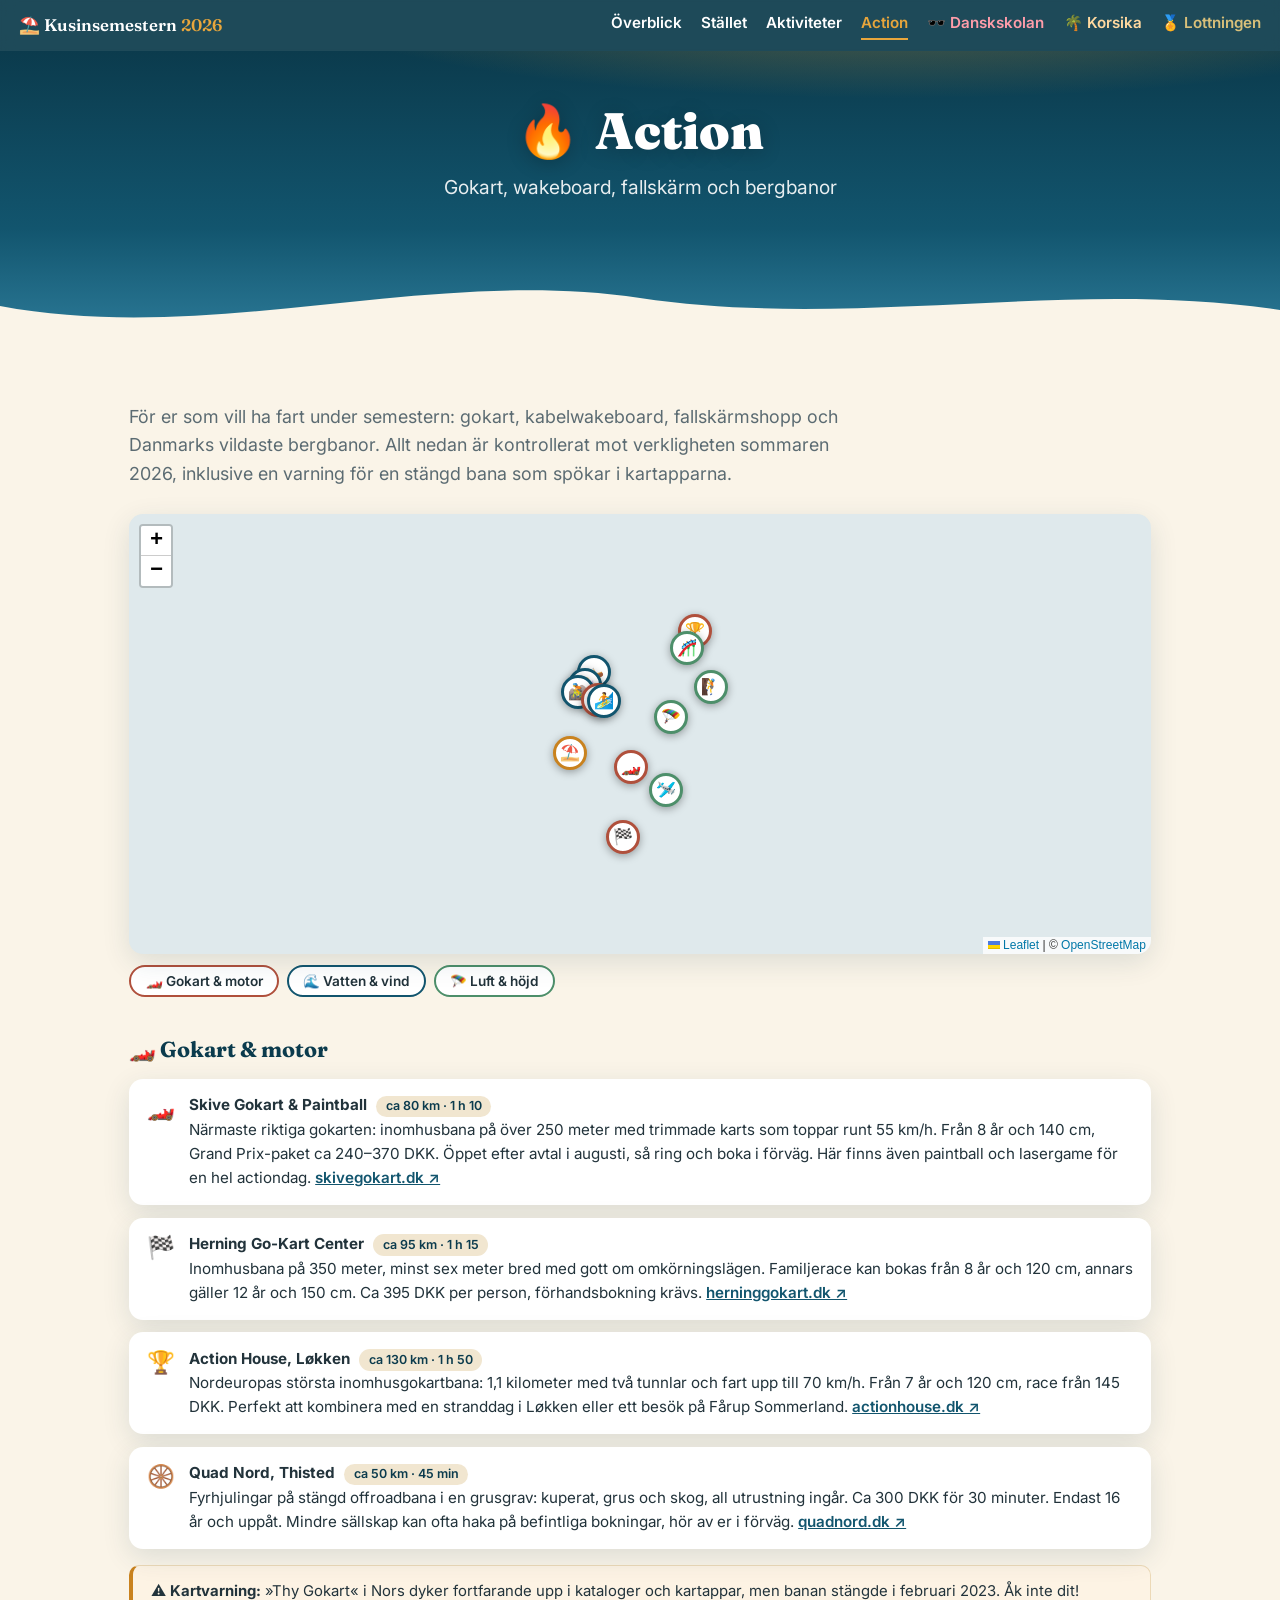
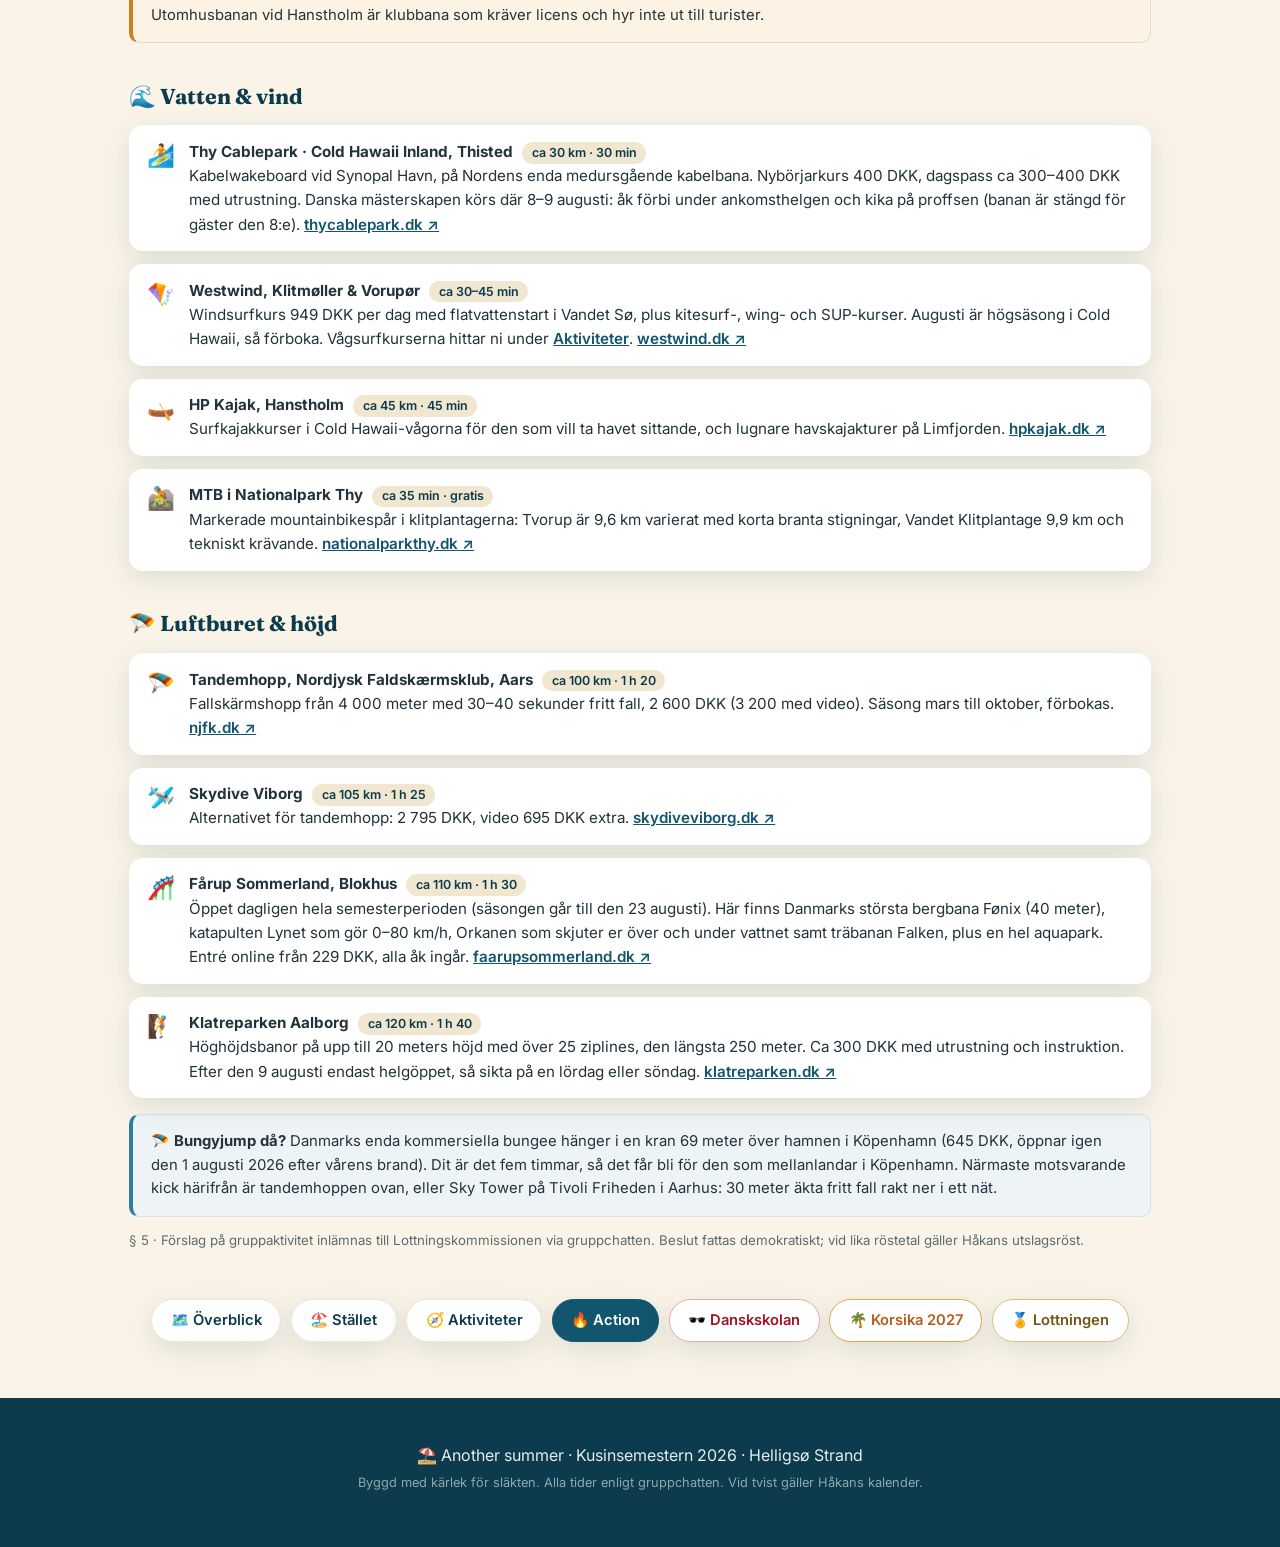
==== action.html @ dde38300 "Merge pull request #1 from Snillsparv/claude/hannes-image-danish-slang-iwesl1 Hannes bland surfarna," ====
<!DOCTYPE html>
<html lang="sv">
<head>
  <meta charset="UTF-8">
  <meta name="viewport" content="width=device-width, initial-scale=1.0">
  <title>Action · Kusinsemestern 2026</title>
  <meta name="description" content="Actionaktiviteter nära Helligsø Strand: gokart, kabelwakeboard, fallskärmshopp och Fårup Sommerland – med interaktiv karta.">
  <link rel="icon" href="data:image/svg+xml,<svg xmlns=%22http://www.w3.org/2000/svg%22 viewBox=%220 0 100 100%22><text y=%22.9em%22 font-size=%2290%22>⛱️</text></svg>">
  <link rel="preconnect" href="https://fonts.googleapis.com">
  <link rel="preconnect" href="https://fonts.gstatic.com" crossorigin>
  <link href="https://fonts.googleapis.com/css2?family=Fraunces:opsz,wght@9..144,400;9..144,600;9..144,700;9..144,900&family=Inter:wght@400;500;600;700&display=swap" rel="stylesheet">
  <link rel="stylesheet" href="vendor/leaflet/leaflet.css">
  <link rel="stylesheet" href="style.css">
</head>
<body>

  <nav class="topnav">
    <a class="brand" href="index.html">⛱️ Kusinsemestern <span>2026</span></a>
    <div class="navlinks">
      <a href="index.html">Överblick</a>
      <a href="stallet.html">Stället</a>
      <a href="aktiviteter.html">Aktiviteter</a>
      <a href="action.html" aria-current="page">Action</a>
      <a href="danskskolan.html" class="nav-dansk">🕶️ Danskskolan</a>
      <a href="korsika.html" class="nav-korsika">🌴 Korsika</a>
      <a href="lottningen.html" class="nav-ceremony">🏅 Lottningen</a>
    </div>
  </nav>

  <header class="page-header">
    <h1><span class="ph-emoji">🔥</span> Action</h1>
    <p class="ph-sub">Gokart, wakeboard, fallskärm och bergbanor</p>
    <svg class="wave" viewBox="0 0 1440 90" preserveAspectRatio="none" aria-hidden="true">
      <path d="M0,48 C240,88 480,8 720,40 C960,72 1200,20 1440,52 L1440,90 L0,90 Z" fill="var(--paper)"></path>
    </svg>
  </header>

  <main>

    <section class="section">
      <p class="lead">För er som vill ha fart under semestern: gokart, kabelwakeboard, fallskärmshopp
        och Danmarks vildaste bergbanor. Allt nedan är kontrollerat mot verkligheten sommaren 2026,
        inklusive en varning för en stängd bana som spökar i kartapparna.</p>

      <div class="map-wrap">
        <div id="action-map" class="action-map" role="region" aria-label="Karta över actionaktiviteter" tabindex="0"></div>
        <div id="map-legend" class="map-legend" aria-label="Kartfilter"></div>
      </div>

      <h3 class="subheading">🏎️ Gokart &amp; motor</h3>
      <div class="action-list">
        <div class="arow"><span class="arow-emoji">🏎️</span>
          <div><strong>Skive Gokart &amp; Paintball</strong> <span class="dist">ca 80 km · 1 h 10</span><br>
          Närmaste riktiga gokarten: inomhusbana på över 250 meter med trimmade karts som toppar runt
          55 km/h. Från 8 år och 140 cm, Grand Prix-paket ca 240–370 DKK. Öppet efter avtal i augusti,
          så ring och boka i förväg. Här finns även paintball och lasergame för en hel actiondag.
          <a href="https://skivegokart.dk/" target="_blank" rel="noopener">skivegokart.dk ↗</a></div></div>
        <div class="arow"><span class="arow-emoji">🏁</span>
          <div><strong>Herning Go-Kart Center</strong> <span class="dist">ca 95 km · 1 h 15</span><br>
          Inomhusbana på 350 meter, minst sex meter bred med gott om omkörningslägen. Familjerace kan
          bokas från 8 år och 120 cm, annars gäller 12 år och 150 cm. Ca 395 DKK per person,
          förhandsbokning krävs.
          <a href="https://www.herninggokart.dk/" target="_blank" rel="noopener">herninggokart.dk ↗</a></div></div>
        <div class="arow"><span class="arow-emoji">🏆</span>
          <div><strong>Action House, Løkken</strong> <span class="dist">ca 130 km · 1 h 50</span><br>
          Nordeuropas största inomhusgokartbana: 1,1 kilometer med två tunnlar och fart upp till
          70 km/h. Från 7 år och 120 cm, race från 145 DKK. Perfekt att kombinera med en stranddag
          i Løkken eller ett besök på Fårup Sommerland.
          <a href="https://actionhouse.dk/" target="_blank" rel="noopener">actionhouse.dk ↗</a></div></div>
        <div class="arow"><span class="arow-emoji">🛞</span>
          <div><strong>Quad Nord, Thisted</strong> <span class="dist">ca 50 km · 45 min</span><br>
          Fyrhjulingar på stängd offroadbana i en grusgrav: kuperat, grus och skog, all utrustning
          ingår. Ca 300 DKK för 30 minuter. Endast 16 år och uppåt. Mindre sällskap kan ofta haka på
          befintliga bokningar, hör av er i förväg.
          <a href="https://quadnord.dk/" target="_blank" rel="noopener">quadnord.dk ↗</a></div></div>
      </div>
      <div class="warn-box">⚠️ <strong>Kartvarning:</strong> »Thy Gokart« i Nors dyker fortfarande upp
        i kataloger och kartappar, men banan stängde i februari 2023. Åk inte dit! Utomhusbanan vid
        Hanstholm är klubbana som kräver licens och hyr inte ut till turister.</div>

      <h3 class="subheading">🌊 Vatten &amp; vind</h3>
      <div class="action-list">
        <div class="arow"><span class="arow-emoji">🏄</span>
          <div><strong>Thy Cablepark · Cold Hawaii Inland, Thisted</strong> <span class="dist">ca 30 km · 30 min</span><br>
          Kabelwakeboard vid Synopal Havn, på Nordens enda medursgående kabelbana. Nybörjarkurs
          400 DKK, dagspass ca 300–400 DKK med utrustning. Danska mästerskapen körs där 8–9 augusti:
          åk förbi under ankomsthelgen och kika på proffsen (banan är stängd för gäster den 8:e).
          <a href="https://thycablepark.dk/" target="_blank" rel="noopener">thycablepark.dk ↗</a></div></div>
        <div class="arow"><span class="arow-emoji">🪁</span>
          <div><strong>Westwind, Klitmøller &amp; Vorupør</strong> <span class="dist">ca 30–45 min</span><br>
          Windsurfkurs 949 DKK per dag med flatvattenstart i Vandet Sø, plus kitesurf-, wing- och
          SUP-kurser. Augusti är högsäsong i Cold Hawaii, så förboka. Vågsurfkurserna hittar ni under
          <a href="aktiviteter.html">Aktiviteter</a>.
          <a href="https://westwind.dk/" target="_blank" rel="noopener">westwind.dk ↗</a></div></div>
        <div class="arow"><span class="arow-emoji">🛶</span>
          <div><strong>HP Kajak, Hanstholm</strong> <span class="dist">ca 45 km · 45 min</span><br>
          Surfkajakkurser i Cold Hawaii-vågorna för den som vill ta havet sittande, och lugnare
          havskajakturer på Limfjorden.
          <a href="http://hpkajak.dk/" target="_blank" rel="noopener">hpkajak.dk ↗</a></div></div>
        <div class="arow"><span class="arow-emoji">🚵</span>
          <div><strong>MTB i Nationalpark Thy</strong> <span class="dist">ca 35 min · gratis</span><br>
          Markerade mountainbikespår i klitplantagerna: Tvorup är 9,6 km varierat med korta branta
          stigningar, Vandet Klitplantage 9,9 km och tekniskt krävande.
          <a href="https://nationalparkthy.dk/" target="_blank" rel="noopener">nationalparkthy.dk ↗</a></div></div>
      </div>

      <h3 class="subheading">🪂 Luftburet &amp; höjd</h3>
      <div class="action-list">
        <div class="arow"><span class="arow-emoji">🪂</span>
          <div><strong>Tandemhopp, Nordjysk Faldskærmsklub, Aars</strong> <span class="dist">ca 100 km · 1 h 20</span><br>
          Fallskärmshopp från 4 000 meter med 30–40 sekunder fritt fall, 2 600 DKK (3 200 med video).
          Säsong mars till oktober, förbokas.
          <a href="https://www.njfk.dk/" target="_blank" rel="noopener">njfk.dk ↗</a></div></div>
        <div class="arow"><span class="arow-emoji">🛩️</span>
          <div><strong>Skydive Viborg</strong> <span class="dist">ca 105 km · 1 h 25</span><br>
          Alternativet för tandemhopp: 2 795 DKK, video 695 DKK extra.
          <a href="https://skydiveviborg.dk/" target="_blank" rel="noopener">skydiveviborg.dk ↗</a></div></div>
        <div class="arow"><span class="arow-emoji">🎢</span>
          <div><strong>Fårup Sommerland, Blokhus</strong> <span class="dist">ca 110 km · 1 h 30</span><br>
          Öppet dagligen hela semesterperioden (säsongen går till den 23 augusti). Här finns Danmarks
          största bergbana Fønix (40 meter), katapulten Lynet som gör 0–80 km/h, Orkanen som skjuter
          er över och under vattnet samt träbanan Falken, plus en hel aquapark. Entré online från
          229 DKK, alla åk ingår.
          <a href="https://www.faarupsommerland.dk/" target="_blank" rel="noopener">faarupsommerland.dk ↗</a></div></div>
        <div class="arow"><span class="arow-emoji">🧗</span>
          <div><strong>Klatreparken Aalborg</strong> <span class="dist">ca 120 km · 1 h 40</span><br>
          Höghöjdsbanor på upp till 20 meters höjd med över 25 ziplines, den längsta 250 meter.
          Ca 300 DKK med utrustning och instruktion. Efter den 9 augusti endast helgöppet, så sikta
          på en lördag eller söndag.
          <a href="https://klatreparken.dk/" target="_blank" rel="noopener">klatreparken.dk ↗</a></div></div>
      </div>

      <div class="warn-box note-box">🪂 <strong>Bungyjump då?</strong> Danmarks enda kommersiella bungee
        hänger i en kran 69 meter över hamnen i Köpenhamn (645 DKK, öppnar igen den 1 augusti 2026
        efter vårens brand). Dit är det fem timmar, så det får bli för den som mellanlandar i
        Köpenhamn. Närmaste motsvarande kick härifrån är tandemhoppen ovan, eller Sky Tower på Tivoli
        Friheden i Aarhus: 30 meter äkta fritt fall rakt ner i ett nät.</div>

      <p class="footnote">§ 5 · Förslag på gruppaktivitet inlämnas till Lottningskommissionen via
        gruppchatten. Beslut fattas demokratiskt; vid lika röstetal gäller Håkans utslagsröst.</p>

      <nav class="section-nav" aria-label="Alla sidor">
        <a href="index.html">🗺️ Överblick</a>
        <a href="stallet.html">🏖️ Stället</a>
        <a href="aktiviteter.html">🧭 Aktiviteter</a>
        <a href="action.html" aria-current="page">🔥 Action</a>
        <a href="danskskolan.html" class="sn-dansk">🕶️ Danskskolan</a>
        <a href="korsika.html" class="sn-sun">🌴 Korsika 2027</a>
        <a href="lottningen.html" class="sn-gold">🏅 Lottningen</a>
      </nav>
    </section>

  </main>

  <footer class="footer">
    <p>⛱️ Another summer · Kusinsemestern 2026 · Helligsø Strand</p>
    <p class="footer-small">Byggd med kärlek för släkten. Alla tider enligt gruppchatten. Vid tvist gäller Håkans kalender.</p>
  </footer>

  <script src="vendor/leaflet/leaflet.js"></script>
  <script src="app.js"></script>
</body>
</html>
---- vendor/leaflet/leaflet.css ----
/* required styles */

.leaflet-pane,
.leaflet-tile,
.leaflet-marker-icon,
.leaflet-marker-shadow,
.leaflet-tile-container,
.leaflet-pane > svg,
.leaflet-pane > canvas,
.leaflet-zoom-box,
.leaflet-image-layer,
.leaflet-layer {
	position: absolute;
	left: 0;
	top: 0;
	}
.leaflet-container {
	overflow: hidden;
	}
.leaflet-tile,
.leaflet-marker-icon,
.leaflet-marker-shadow {
	-webkit-user-select: none;
	   -moz-user-select: none;
	        user-select: none;
	  -webkit-user-drag: none;
	}
/* Prevents IE11 from highlighting tiles in blue */
.leaflet-tile::selection {
	background: transparent;
}
/* Safari renders non-retina tile on retina better with this, but Chrome is worse */
.leaflet-safari .leaflet-tile {
	image-rendering: -webkit-optimize-contrast;
	}
/* hack that prevents hw layers "stretching" when loading new tiles */
.leaflet-safari .leaflet-tile-container {
	width: 1600px;
	height: 1600px;
	-webkit-transform-origin: 0 0;
	}
.leaflet-marker-icon,
.leaflet-marker-shadow {
	display: block;
	}
/* .leaflet-container svg: reset svg max-width decleration shipped in Joomla! (joomla.org) 3.x */
/* .leaflet-container img: map is broken in FF if you have max-width: 100% on tiles */
.leaflet-container .leaflet-overlay-pane svg {
	max-width: none !important;
	max-height: none !important;
	}
.leaflet-container .leaflet-marker-pane img,
.leaflet-container .leaflet-shadow-pane img,
.leaflet-container .leaflet-tile-pane img,
.leaflet-container img.leaflet-image-layer,
.leaflet-container .leaflet-tile {
	max-width: none !important;
	max-height: none !important;
	width: auto;
	padding: 0;
	}

.leaflet-container img.leaflet-tile {
	/* See: https://bugs.chromium.org/p/chromium/issues/detail?id=600120 */
	mix-blend-mode: plus-lighter;
}

.leaflet-container.leaflet-touch-zoom {
	-ms-touch-action: pan-x pan-y;
	touch-action: pan-x pan-y;
	}
.leaflet-container.leaflet-touch-drag {
	-ms-touch-action: pinch-zoom;
	/* Fallback for FF which doesn't support pinch-zoom */
	touch-action: none;
	touch-action: pinch-zoom;
}
.leaflet-container.leaflet-touch-drag.leaflet-touch-zoom {
	-ms-touch-action: none;
	touch-action: none;
}
.leaflet-container {
	-webkit-tap-highlight-color: transparent;
}
.leaflet-container a {
	-webkit-tap-highlight-color: rgba(51, 181, 229, 0.4);
}
.leaflet-tile {
	filter: inherit;
	visibility: hidden;
	}
.leaflet-tile-loaded {
	visibility: inherit;
	}
.leaflet-zoom-box {
	width: 0;
	height: 0;
	-moz-box-sizing: border-box;
	     box-sizing: border-box;
	z-index: 800;
	}
/* workaround for https://bugzilla.mozilla.org/show_bug.cgi?id=888319 */
.leaflet-overlay-pane svg {
	-moz-user-select: none;
	}

.leaflet-pane         { z-index: 400; }

.leaflet-tile-pane    { z-index: 200; }
.leaflet-overlay-pane { z-index: 400; }
.leaflet-shadow-pane  { z-index: 500; }
.leaflet-marker-pane  { z-index: 600; }
.leaflet-tooltip-pane   { z-index: 650; }
.leaflet-popup-pane   { z-index: 700; }

.leaflet-map-pane canvas { z-index: 100; }
.leaflet-map-pane svg    { z-index: 200; }

.leaflet-vml-shape {
	width: 1px;
	height: 1px;
	}
.lvml {
	behavior: url(#default#VML);
	display: inline-block;
	position: absolute;
	}


/* control positioning */

.leaflet-control {
	position: relative;
	z-index: 800;
	pointer-events: visiblePainted; /* IE 9-10 doesn't have auto */
	pointer-events: auto;
	}
.leaflet-top,
.leaflet-bottom {
	position: absolute;
	z-index: 1000;
	pointer-events: none;
	}
.leaflet-top {
	top: 0;
	}
.leaflet-right {
	right: 0;
	}
.leaflet-bottom {
	bottom: 0;
	}
.leaflet-left {
	left: 0;
	}
.leaflet-control {
	float: left;
	clear: both;
	}
.leaflet-right .leaflet-control {
	float: right;
	}
.leaflet-top .leaflet-control {
	margin-top: 10px;
	}
.leaflet-bottom .leaflet-control {
	margin-bottom: 10px;
	}
.leaflet-left .leaflet-control {
	margin-left: 10px;
	}
.leaflet-right .leaflet-control {
	margin-right: 10px;
	}


/* zoom and fade animations */

.leaflet-fade-anim .leaflet-popup {
	opacity: 0;
	-webkit-transition: opacity 0.2s linear;
	   -moz-transition: opacity 0.2s linear;
	        transition: opacity 0.2s linear;
	}
.leaflet-fade-anim .leaflet-map-pane .leaflet-popup {
	opacity: 1;
	}
.leaflet-zoom-animated {
	-webkit-transform-origin: 0 0;
	    -ms-transform-origin: 0 0;
	        transform-origin: 0 0;
	}
svg.leaflet-zoom-animated {
	will-change: transform;
}

.leaflet-zoom-anim .leaflet-zoom-animated {
	-webkit-transition: -webkit-transform 0.25s cubic-bezier(0,0,0.25,1);
	   -moz-transition:    -moz-transform 0.25s cubic-bezier(0,0,0.25,1);
	        transition:         transform 0.25s cubic-bezier(0,0,0.25,1);
	}
.leaflet-zoom-anim .leaflet-tile,
.leaflet-pan-anim .leaflet-tile {
	-webkit-transition: none;
	   -moz-transition: none;
	        transition: none;
	}

.leaflet-zoom-anim .leaflet-zoom-hide {
	visibility: hidden;
	}


/* cursors */

.leaflet-interactive {
	cursor: pointer;
	}
.leaflet-grab {
	cursor: -webkit-grab;
	cursor:    -moz-grab;
	cursor:         grab;
	}
.leaflet-crosshair,
.leaflet-crosshair .leaflet-interactive {
	cursor: crosshair;
	}
.leaflet-popup-pane,
.leaflet-control {
	cursor: auto;
	}
.leaflet-dragging .leaflet-grab,
.leaflet-dragging .leaflet-grab .leaflet-interactive,
.leaflet-dragging .leaflet-marker-draggable {
	cursor: move;
	cursor: -webkit-grabbing;
	cursor:    -moz-grabbing;
	cursor:         grabbing;
	}

/* marker & overlays interactivity */
.leaflet-marker-icon,
.leaflet-marker-shadow,
.leaflet-image-layer,
.leaflet-pane > svg path,
.leaflet-tile-container {
	pointer-events: none;
	}

.leaflet-marker-icon.leaflet-interactive,
.leaflet-image-layer.leaflet-interactive,
.leaflet-pane > svg path.leaflet-interactive,
svg.leaflet-image-layer.leaflet-interactive path {
	pointer-events: visiblePainted; /* IE 9-10 doesn't have auto */
	pointer-events: auto;
	}

/* visual tweaks */

.leaflet-container {
	background: #ddd;
	outline-offset: 1px;
	}
.leaflet-container a {
	color: #0078A8;
	}
.leaflet-zoom-box {
	border: 2px dotted #38f;
	background: rgba(255,255,255,0.5);
	}


/* general typography */
.leaflet-container {
	font-family: "Helvetica Neue", Arial, Helvetica, sans-serif;
	font-size: 12px;
	font-size: 0.75rem;
	line-height: 1.5;
	}


/* general toolbar styles */

.leaflet-bar {
	box-shadow: 0 1px 5px rgba(0,0,0,0.65);
	border-radius: 4px;
	}
.leaflet-bar a {
	background-color: #fff;
	border-bottom: 1px solid #ccc;
	width: 26px;
	height: 26px;
	line-height: 26px;
	display: block;
	text-align: center;
	text-decoration: none;
	color: black;
	}
.leaflet-bar a,
.leaflet-control-layers-toggle {
	background-position: 50% 50%;
	background-repeat: no-repeat;
	display: block;
	}
.leaflet-bar a:hover,
.leaflet-bar a:focus {
	background-color: #f4f4f4;
	}
.leaflet-bar a:first-child {
	border-top-left-radius: 4px;
	border-top-right-radius: 4px;
	}
.leaflet-bar a:last-child {
	border-bottom-left-radius: 4px;
	border-bottom-right-radius: 4px;
	border-bottom: none;
	}
.leaflet-bar a.leaflet-disabled {
	cursor: default;
	background-color: #f4f4f4;
	color: #bbb;
	}

.leaflet-touch .leaflet-bar a {
	width: 30px;
	height: 30px;
	line-height: 30px;
	}
.leaflet-touch .leaflet-bar a:first-child {
	border-top-left-radius: 2px;
	border-top-right-radius: 2px;
	}
.leaflet-touch .leaflet-bar a:last-child {
	border-bottom-left-radius: 2px;
	border-bottom-right-radius: 2px;
	}

/* zoom control */

.leaflet-control-zoom-in,
.leaflet-control-zoom-out {
	font: bold 18px 'Lucida Console', Monaco, monospace;
	text-indent: 1px;
	}

.leaflet-touch .leaflet-control-zoom-in, .leaflet-touch .leaflet-control-zoom-out  {
	font-size: 22px;
	}


/* layers control */

.leaflet-control-layers {
	box-shadow: 0 1px 5px rgba(0,0,0,0.4);
	background: #fff;
	border-radius: 5px;
	}
.leaflet-control-layers-toggle {
	background-image: url(images/layers.png);
	width: 36px;
	height: 36px;
	}
.leaflet-retina .leaflet-control-layers-toggle {
	background-image: url(images/layers-2x.png);
	background-size: 26px 26px;
	}
.leaflet-touch .leaflet-control-layers-toggle {
	width: 44px;
	height: 44px;
	}
.leaflet-control-layers .leaflet-control-layers-list,
.leaflet-control-layers-expanded .leaflet-control-layers-toggle {
	display: none;
	}
.leaflet-control-layers-expanded .leaflet-control-layers-list {
	display: block;
	position: relative;
	}
.leaflet-control-layers-expanded {
	padding: 6px 10px 6px 6px;
	color: #333;
	background: #fff;
	}
.leaflet-control-layers-scrollbar {
	overflow-y: scroll;
	overflow-x: hidden;
	padding-right: 5px;
	}
.leaflet-control-layers-selector {
	margin-top: 2px;
	position: relative;
	top: 1px;
	}
.leaflet-control-layers label {
	display: block;
	font-size: 13px;
	font-size: 1.08333em;
	}
.leaflet-control-layers-separator {
	height: 0;
	border-top: 1px solid #ddd;
	margin: 5px -10px 5px -6px;
	}

/* Default icon URLs */
.leaflet-default-icon-path { /* used only in path-guessing heuristic, see L.Icon.Default */
	background-image: url(images/marker-icon.png);
	}


/* attribution and scale controls */

.leaflet-container .leaflet-control-attribution {
	background: #fff;
	background: rgba(255, 255, 255, 0.8);
	margin: 0;
	}
.leaflet-control-attribution,
.leaflet-control-scale-line {
	padding: 0 5px;
	color: #333;
	line-height: 1.4;
	}
.leaflet-control-attribution a {
	text-decoration: none;
	}
.leaflet-control-attribution a:hover,
.leaflet-control-attribution a:focus {
	text-decoration: underline;
	}
.leaflet-attribution-flag {
	display: inline !important;
	vertical-align: baseline !important;
	width: 1em;
	height: 0.6669em;
	}
.leaflet-left .leaflet-control-scale {
	margin-left: 5px;
	}
.leaflet-bottom .leaflet-control-scale {
	margin-bottom: 5px;
	}
.leaflet-control-scale-line {
	border: 2px solid #777;
	border-top: none;
	line-height: 1.1;
	padding: 2px 5px 1px;
	white-space: nowrap;
	-moz-box-sizing: border-box;
	     box-sizing: border-box;
	background: rgba(255, 255, 255, 0.8);
	text-shadow: 1px 1px #fff;
	}
.leaflet-control-scale-line:not(:first-child) {
	border-top: 2px solid #777;
	border-bottom: none;
	margin-top: -2px;
	}
.leaflet-control-scale-line:not(:first-child):not(:last-child) {
	border-bottom: 2px solid #777;
	}

.leaflet-touch .leaflet-control-attribution,
.leaflet-touch .leaflet-control-layers,
.leaflet-touch .leaflet-bar {
	box-shadow: none;
	}
.leaflet-touch .leaflet-control-layers,
.leaflet-touch .leaflet-bar {
	border: 2px solid rgba(0,0,0,0.2);
	background-clip: padding-box;
	}


/* popup */

.leaflet-popup {
	position: absolute;
	text-align: center;
	margin-bottom: 20px;
	}
.leaflet-popup-content-wrapper {
	padding: 1px;
	text-align: left;
	border-radius: 12px;
	}
.leaflet-popup-content {
	margin: 13px 24px 13px 20px;
	line-height: 1.3;
	font-size: 13px;
	font-size: 1.08333em;
	min-height: 1px;
	}
.leaflet-popup-content p {
	margin: 17px 0;
	margin: 1.3em 0;
	}
.leaflet-popup-tip-container {
	width: 40px;
	height: 20px;
	position: absolute;
	left: 50%;
	margin-top: -1px;
	margin-left: -20px;
	overflow: hidden;
	pointer-events: none;
	}
.leaflet-popup-tip {
	width: 17px;
	height: 17px;
	padding: 1px;

	margin: -10px auto 0;
	pointer-events: auto;

	-webkit-transform: rotate(45deg);
	   -moz-transform: rotate(45deg);
	    -ms-transform: rotate(45deg);
	        transform: rotate(45deg);
	}
.leaflet-popup-content-wrapper,
.leaflet-popup-tip {
	background: white;
	color: #333;
	box-shadow: 0 3px 14px rgba(0,0,0,0.4);
	}
.leaflet-container a.leaflet-popup-close-button {
	position: absolute;
	top: 0;
	right: 0;
	border: none;
	text-align: center;
	width: 24px;
	height: 24px;
	font: 16px/24px Tahoma, Verdana, sans-serif;
	color: #757575;
	text-decoration: none;
	background: transparent;
	}
.leaflet-container a.leaflet-popup-close-button:hover,
.leaflet-container a.leaflet-popup-close-button:focus {
	color: #585858;
	}
.leaflet-popup-scrolled {
	overflow: auto;
	}

.leaflet-oldie .leaflet-popup-content-wrapper {
	-ms-zoom: 1;
	}
.leaflet-oldie .leaflet-popup-tip {
	width: 24px;
	margin: 0 auto;

	-ms-filter: "progid:DXImageTransform.Microsoft.Matrix(M11=0.70710678, M12=0.70710678, M21=-0.70710678, M22=0.70710678)";
	filter: progid:DXImageTransform.Microsoft.Matrix(M11=0.70710678, M12=0.70710678, M21=-0.70710678, M22=0.70710678);
	}

.leaflet-oldie .leaflet-control-zoom,
.leaflet-oldie .leaflet-control-layers,
.leaflet-oldie .leaflet-popup-content-wrapper,
.leaflet-oldie .leaflet-popup-tip {
	border: 1px solid #999;
	}


/* div icon */

.leaflet-div-icon {
	background: #fff;
	border: 1px solid #666;
	}


/* Tooltip */
/* Base styles for the element that has a tooltip */
.leaflet-tooltip {
	position: absolute;
	padding: 6px;
	background-color: #fff;
	border: 1px solid #fff;
	border-radius: 3px;
	color: #222;
	white-space: nowrap;
	-webkit-user-select: none;
	-moz-user-select: none;
	-ms-user-select: none;
	user-select: none;
	pointer-events: none;
	box-shadow: 0 1px 3px rgba(0,0,0,0.4);
	}
.leaflet-tooltip.leaflet-interactive {
	cursor: pointer;
	pointer-events: auto;
	}
.leaflet-tooltip-top:before,
.leaflet-tooltip-bottom:before,
.leaflet-tooltip-left:before,
.leaflet-tooltip-right:before {
	position: absolute;
	pointer-events: none;
	border: 6px solid transparent;
	background: transparent;
	content: "";
	}

/* Directions */

.leaflet-tooltip-bottom {
	margin-top: 6px;
}
.leaflet-tooltip-top {
	margin-top: -6px;
}
.leaflet-tooltip-bottom:before,
.leaflet-tooltip-top:before {
	left: 50%;
	margin-left: -6px;
	}
.leaflet-tooltip-top:before {
	bottom: 0;
	margin-bottom: -12px;
	border-top-color: #fff;
	}
.leaflet-tooltip-bottom:before {
	top: 0;
	margin-top: -12px;
	margin-left: -6px;
	border-bottom-color: #fff;
	}
.leaflet-tooltip-left {
	margin-left: -6px;
}
.leaflet-tooltip-right {
	margin-left: 6px;
}
.leaflet-tooltip-left:before,
.leaflet-tooltip-right:before {
	top: 50%;
	margin-top: -6px;
	}
.leaflet-tooltip-left:before {
	right: 0;
	margin-right: -12px;
	border-left-color: #fff;
	}
.leaflet-tooltip-right:before {
	left: 0;
	margin-left: -12px;
	border-right-color: #fff;
	}

/* Printing */

@media print {
	/* Prevent printers from removing background-images of controls. */
	.leaflet-control {
		-webkit-print-color-adjust: exact;
		print-color-adjust: exact;
		}
	}
---- style.css ----
/* ═══════════════ Kusinsemestern 2026 ═══════════════ */

:root {
  --sea-deep: #0b3b4d;
  --sea: #12556e;
  --sea-light: #2e7d9b;
  --sun: #e8a63c;
  --sun-deep: #c9821e;
  --paper: #faf4e8;
  --paper-deep: #f1e6d0;
  --ink: #22333b;
  --ink-soft: #5b6b72;
  --green: #4d8f6a;
  --green-soft: #cfe6d8;
  --gold: #9a7b2d;
  --gold-deep: #6f5716;
  --gold-light: #d9c07a;
  --parchment: #fdf9ee;
  --danger: #b0503c;
  --radius: 14px;
  --shadow: 0 8px 28px rgba(11, 59, 77, 0.12);
  --font-display: "Fraunces", Georgia, "Times New Roman", serif;
  --font-body: "Inter", -apple-system, "Segoe UI", Roboto, sans-serif;
}

* { box-sizing: border-box; }
html { scroll-behavior: smooth; scroll-padding-top: 3.5rem; }
[hidden] { display: none !important; }

body {
  margin: 0;
  font-family: var(--font-body);
  color: var(--ink);
  background: var(--paper);
  line-height: 1.6;
}

h1, h2, h3 { font-family: var(--font-display); line-height: 1.15; }

/* ─────────────── Nav ─────────────── */
.topnav {
  position: sticky;
  top: 0;
  z-index: 50;
  display: flex;
  justify-content: space-between;
  align-items: center;
  gap: 1rem;
  padding: 0.7rem 1.2rem;
  background: rgba(11, 59, 77, 0.92);
  backdrop-filter: blur(8px);
  -webkit-backdrop-filter: blur(8px);
}
.topnav a { color: #fff; text-decoration: none; font-weight: 600; font-size: 0.95rem; }
.topnav .brand { font-family: var(--font-display); font-size: 1.05rem; white-space: nowrap; }
.topnav .brand span { color: var(--sun); }
.navlinks { display: flex; gap: 1.2rem; flex-wrap: wrap; }
.navlinks a:hover { color: var(--sun); }
.navlinks a[aria-current="page"] {
  color: var(--sun);
  border-bottom: 2px solid currentColor;
  padding-bottom: 2px;
}
.nav-ceremony { color: var(--gold-light) !important; }

/* ─────────────── Hero ─────────────── */
.hero {
  position: relative;
  text-align: center;
  padding: 5.5rem 1.2rem 9rem;
  color: #fff;
  background:
    radial-gradient(ellipse 90% 60% at 70% -10%, rgba(232, 166, 60, 0.5), transparent 60%),
    linear-gradient(180deg, #0b3b4d 0%, #12556e 45%, #2e7d9b 80%, #4c9cb8 100%);
  overflow: hidden;
}
.hero-kicker {
  font-size: 0.85rem;
  letter-spacing: 0.08em;
  text-transform: uppercase;
  color: rgba(255, 255, 255, 0.85);
  margin: 0 0 1.5rem;
}
.hero h1 {
  font-size: clamp(2.6rem, 8vw, 5rem);
  font-weight: 900;
  margin: 0;
  text-shadow: 0 3px 24px rgba(0, 0, 0, 0.25);
}
.hero .year { color: var(--sun); font-size: 1.2em; }
.hero-sub { font-size: clamp(1.05rem, 3vw, 1.4rem); margin: 1.2rem 0 0.2rem; font-weight: 500; }
.hero-dates {
  font-family: var(--font-display);
  font-size: clamp(1.3rem, 4vw, 1.9rem);
  margin: 0.2rem 0 1.8rem;
  color: var(--sun);
  font-weight: 700;
}
.countdown {
  display: inline-flex;
  gap: 0.6rem;
  flex-wrap: wrap;
  justify-content: center;
}
.countdown .cd-box {
  background: rgba(255, 255, 255, 0.12);
  border: 1px solid rgba(255, 255, 255, 0.25);
  border-radius: var(--radius);
  padding: 0.6rem 1rem;
  min-width: 4.6rem;
}
.countdown .cd-num { display: block; font-family: var(--font-display); font-size: 1.7rem; font-weight: 700; }
.countdown .cd-label { font-size: 0.72rem; text-transform: uppercase; letter-spacing: 0.06em; opacity: 0.85; }
.countdown .cd-here { font-family: var(--font-display); font-size: 1.5rem; padding: 0.8rem 1.4rem; }
.hero-scroll { margin-top: 2.2rem; }
.hero-scroll a { color: rgba(255, 255, 255, 0.85); text-decoration: none; font-size: 0.9rem; }
.wave { position: absolute; bottom: -1px; left: 0; width: 100%; height: 90px; }

/* ─────────────── Sidhuvud (undersidor) ─────────────── */
.page-header {
  position: relative;
  text-align: center;
  padding: 3.2rem 1.2rem 9rem; /* luft under texten så surfarna (med kroppar) inte rider över den */
  color: #fff;
  background:
    radial-gradient(ellipse 80% 60% at 70% -20%, rgba(232, 166, 60, 0.4), transparent 60%),
    linear-gradient(180deg, #0b3b4d 0%, #12556e 60%, #2e7d9b 100%);
  overflow: hidden;
}
.page-header h1 {
  font-size: clamp(2rem, 6vw, 3.2rem);
  font-weight: 900;
  margin: 0;
  text-shadow: 0 3px 20px rgba(0, 0, 0, 0.22);
}
.page-header .ph-emoji { margin-right: 0.3rem; }
.page-header .ph-sub {
  margin: 0.7rem 0 0;
  font-size: clamp(1rem, 2.6vw, 1.2rem);
  color: rgba(255, 255, 255, 0.9);
}

/* ─────────────── Korsika 2027 🌴 ─────────────── */
.nav-korsika { color: #ffd9a0 !important; }
.korsika-header {
  background:
    radial-gradient(ellipse 70% 55% at 78% -10%, rgba(255, 200, 90, 0.65), transparent 62%),
    linear-gradient(180deg, #0d5c86 0%, #0e7f96 55%, #2aa8ad 100%);
}
.korsika-dagar {
  font-family: var(--font-display);
  color: #ffd9a0;
  font-weight: 600;
  min-height: 1.2em;
}
.vs-table {
  width: 100%;
  min-width: 560px;
  border-collapse: collapse;
  font-size: 0.93rem;
}
.vs-table th, .vs-table td { padding: 0.6rem 0.8rem; text-align: left; vertical-align: top; }
.vs-table thead th {
  font-family: var(--font-display);
  font-size: 1.02rem;
  color: var(--sea-deep);
  border-bottom: 2px solid var(--paper-deep);
}
.vs-table tbody th { color: var(--sea-deep); white-space: nowrap; }
.vs-table tbody tr:nth-child(odd) { background: rgba(241, 230, 208, 0.4); }
.vs-table td:last-child { color: #0e7f96; font-weight: 600; }

.vykort-galleri {
  display: grid;
  grid-template-columns: repeat(auto-fit, minmax(280px, 1fr));
  gap: 1.4rem;
  margin-top: 1.4rem;
}
.vykort {
  position: relative;
  margin: 0;
  background: #fff;
  padding: 0.8rem 0.8rem 1rem;
  border-radius: 6px;
  box-shadow: var(--shadow);
  transform: rotate(-0.7deg);
}
.vykort:nth-child(even) { transform: rotate(0.8deg); }
.vykort figcaption {
  margin-top: 0.7rem;
  font-family: var(--font-display);
  font-style: italic;
  font-size: 0.92rem;
  color: var(--ink-soft);
  line-height: 1.45;
}
.frimarke {
  position: absolute;
  top: 1rem;
  right: 1rem;
  width: 34px;
  height: 40px;
  display: flex;
  align-items: center;
  justify-content: center;
  font-size: 18px;
  background: #fdf9ee;
  border: 2px dashed var(--gold-light);
  transform: rotate(4deg);
}
.scene {
  position: relative;
  aspect-ratio: 16 / 10;
  border-radius: 4px;
  overflow: hidden;
}
.scene > div { position: absolute; }
.scen-emoji { position: absolute; font-size: 26px; line-height: 1; }

.scene-calanche { background: linear-gradient(180deg, #bfe3f2 0%, #f6c99a 62%, #f0a86e 72%); }
.scene-calanche .hav { left: 0; right: 0; bottom: 0; height: 26%; background: linear-gradient(180deg, #2a7ea6, #135a80); }
.scene-calanche .klippa { bottom: 20%; background: #c0553a; }
.scene-calanche .k1 { left: -6%; width: 42%; height: 66%; clip-path: polygon(0 100%, 8% 28%, 26% 52%, 44% 6%, 62% 44%, 80% 22%, 100% 100%); }
.scene-calanche .k2 { right: -4%; width: 38%; height: 52%; background: #a8442e; clip-path: polygon(0 100%, 16% 30%, 38% 58%, 58% 10%, 84% 40%, 100% 100%); }
.scene-calanche .k3 { left: 40%; width: 26%; height: 34%; background: #d3714c; clip-path: polygon(0 100%, 22% 20%, 55% 60%, 78% 12%, 100% 100%); }

.scene-palombaggia { background: linear-gradient(180deg, #cdeef7 0%, #a8e4ee 42%); }
.scene-palombaggia .hav-turkos { left: 0; right: 0; top: 42%; height: 34%; background: linear-gradient(180deg, #35b9c4, #7fdcd6); }
.scene-palombaggia .sand { left: 0; right: 0; bottom: 0; height: 26%; background: linear-gradient(180deg, #f9efd9, #f0e0bd); }

.scene-bonifacio { background: linear-gradient(180deg, #bfe0f0 0%, #9fd0e8 55%); }
.scene-bonifacio .hav { left: 0; right: 0; bottom: 0; height: 26%; background: linear-gradient(180deg, #2a7ea6, #10506f); }
.scene-bonifacio .kritklippa {
  right: 0;
  bottom: 8%;
  width: 58%;
  height: 62%;
  background:
    repeating-linear-gradient(180deg, rgba(190, 174, 138, 0.28) 0 4px, transparent 4px 13px),
    linear-gradient(180deg, #fbf6e8, #e4d7b8);
  clip-path: polygon(6% 10%, 100% 0, 100% 100%, 30% 96%, 22% 62%, 0 38%);
}
.scene-bonifacio .stad { right: 4%; bottom: 70%; width: 46%; height: 9%; background: repeating-linear-gradient(90deg, #c98d5f 0 7%, transparent 7% 9%, #dba873 9% 15%, #9c6440 15% 21%, transparent 21% 24%); }

.scene-gr20 { background: linear-gradient(180deg, #f7c58f 0%, #e58f6a 45%, #7d5079 100%); }
.scene-gr20 .berg { bottom: 0; left: 0; right: 0; }
.scene-gr20 .b1 { height: 78%; background: #6d4a70; clip-path: polygon(0 100%, 12% 40%, 30% 70%, 52% 10%, 74% 62%, 92% 34%, 100% 100%); opacity: 0.55; }
.scene-gr20 .b2 { height: 58%; background: #4c3558; clip-path: polygon(0 100%, 18% 26%, 40% 66%, 62% 18%, 86% 58%, 100% 40%, 100% 100%); opacity: 0.8; }
.scene-gr20 .b3 { height: 36%; background: #2e2140; clip-path: polygon(0 100%, 14% 44%, 36% 74%, 58% 22%, 80% 60%, 100% 30%, 100% 100%); }

.scene-solnedgang { background: linear-gradient(180deg, #f8d38a 0%, #f2a15f 48%, #d96b4e 60%); }
.scene-solnedgang .sol { left: 50%; top: 34%; width: 24%; aspect-ratio: 1; transform: translateX(-50%); border-radius: 50%; background: radial-gradient(circle, #fff3cf 0%, #ffd27a 55%, rgba(255, 190, 90, 0) 78%); }
.scene-solnedgang .hav-kvall { left: 0; right: 0; bottom: 0; height: 42%; background: linear-gradient(180deg, #c95f45 0%, #7d3a52 100%); }
.scene-solnedgang .hav-kvall::after { content: ''; position: absolute; left: 44%; width: 12%; top: 0; bottom: 0; background: linear-gradient(180deg, rgba(255, 220, 140, 0.75), rgba(255, 220, 140, 0)); }

.scene-aperitif { background: linear-gradient(180deg, #f6b26b 0%, #e0785a 55%, #8c4360 100%); }
.scene-aperitif .kvallshimmel { inset: 0; background: radial-gradient(circle at 26% 24%, rgba(255, 240, 200, 0.9) 0 7%, rgba(255, 240, 200, 0) 16%); }

.sn-sun[aria-current="page"], .section-nav a.sn-sun[aria-current="page"] {
  background: linear-gradient(135deg, #e8883c, #c05621);
  border-color: #c05621;
  color: #fff;
}
.section-nav a.sn-sun { border-color: #e8a63c; color: #b45d1c; }

/* ─────────────── Jojjes danskskola 🕶️🎤 ─────────────── */
.nav-dansk { color: #ff9daa !important; }
.dansk-header {
  background:
    radial-gradient(ellipse 70% 60% at 24% -10%, rgba(200, 16, 46, 0.5), transparent 62%),
    radial-gradient(ellipse 55% 45% at 86% 4%, rgba(232, 166, 60, 0.35), transparent 65%),
    linear-gradient(180deg, #151020 0%, #251a33 55%, #3b2749 100%);
}
.dansk-deko { position: absolute; opacity: 0.85; text-shadow: 0 4px 10px rgba(0, 0, 0, 0.4); }

/* MC Jojje: huvud, solbrillor som droppar ner, guldkedja med medaljong */
.dj-jojje { position: relative; display: inline-block; margin-bottom: 0.4rem; }
.dj-head {
  position: relative;
  width: 158px;
  height: 158px;
  margin: 0 auto;
  filter: drop-shadow(0 6px 18px rgba(0, 0, 0, 0.45));
  animation: dj-gung 2.4s ease-in-out infinite;
}
.dj-head img { width: 100%; height: 100%; object-fit: contain; }
@keyframes dj-gung {
  0%, 100% { transform: rotate(-3deg); }
  50% { transform: rotate(3deg); }
}
.dj-shades {
  position: absolute;
  top: 35%;
  left: 50%;
  width: 60%;
  height: 15%;
  transform: translateX(-50%);
  background: linear-gradient(180deg, #10131a 0 34%, transparent 34%);
  animation: shades-drop 1s cubic-bezier(0.2, 1.35, 0.4, 1) 0.6s backwards;
}
.dj-shades::before,
.dj-shades::after {
  content: '';
  position: absolute;
  top: 0;
  width: 39%;
  height: 100%;
  background: #10131a;
  /* pixeltrappa i klassisk deal with it-stil */
  clip-path: polygon(0 0, 100% 0, 100% 64%, 82% 64%, 82% 100%, 18% 100%, 18% 64%, 0 64%);
  box-shadow: inset 0 -3px 0 rgba(255, 255, 255, 0.14);
}
.dj-shades::before { left: 5%; }
.dj-shades::after { right: 5%; }
@keyframes shades-drop {
  from { transform: translateX(-50%) translateY(-120px); opacity: 0; }
}
.dj-chain {
  width: 118px;
  height: 56px;
  margin: -26px auto 0;
  border-bottom: 7px dotted var(--sun);
  border-radius: 50%;
  position: relative;
}
.dj-medal {
  position: absolute;
  left: 50%;
  bottom: -26px;
  transform: translateX(-50%);
  width: 46px;
  height: 46px;
  border-radius: 50%;
  background: radial-gradient(circle at 35% 30%, #ffe9b0, var(--sun) 45%, var(--sun-deep) 85%);
  display: flex;
  align-items: center;
  justify-content: center;
  font-family: var(--font-display);
  font-weight: 900;
  font-size: 1.35rem;
  color: #4a3407;
  box-shadow: 0 4px 10px rgba(0, 0, 0, 0.4);
}
.beat-btn {
  margin-top: 1.2rem;
  border: 1.5px solid rgba(255, 255, 255, 0.4);
  background: rgba(255, 255, 255, 0.1);
  color: #fff;
  border-radius: 999px;
  padding: 0.5rem 1.2rem;
  font-family: var(--font-body);
  font-size: 0.92rem;
  font-weight: 600;
  cursor: pointer;
  transition: background 0.12s ease, transform 0.12s ease;
}
.beat-btn:hover { transform: translateY(-1px); }
.beat-btn[aria-pressed="true"] { background: var(--sun); border-color: var(--sun); color: #201305; }
.dansk-header.bumpar .dj-head { animation: dj-bump 0.682s ease-in-out infinite; } /* 88 bpm */
@keyframes dj-bump {
  0%, 100% { transform: rotate(-3deg) scale(1); }
  12% { transform: rotate(-2deg) scale(1.07); }
  50% { transform: rotate(3deg) scale(1); }
  62% { transform: rotate(2deg) scale(1.05); }
}

/* Mixtape-spårlistan */
.spor-liste { display: grid; gap: 0.9rem; margin-top: 1.4rem; }
.spor {
  display: flex;
  gap: 1rem;
  align-items: flex-start;
  background: linear-gradient(135deg, #1c1526, #2a1e38);
  color: #f3ecf9;
  border: 1px solid rgba(232, 166, 60, 0.35);
  border-radius: var(--radius);
  padding: 1.1rem 1.2rem;
  box-shadow: var(--shadow);
}
.spor-nr {
  font-family: var(--font-display);
  font-weight: 900;
  font-size: 1.5rem;
  color: var(--sun);
  min-width: 2.3rem;
  line-height: 1.3;
}
.spor-ord { margin: 0; font-size: 1.4rem; color: #fff; display: inline; }
.spor-uttal { color: var(--gold-light); font-style: italic; margin-left: 0.5rem; font-size: 0.92rem; white-space: nowrap; }
.spor-body p { margin: 0.4rem 0 0; font-size: 0.93rem; color: rgba(243, 236, 249, 0.88); }
.spor-ex { font-style: italic; }
.spor-ex-sv { display: block; font-style: normal; font-size: 0.85rem; color: rgba(243, 236, 249, 0.6); }
.spor-jojje { color: var(--gold-light); }
.say-btn {
  margin-left: auto;
  align-self: center;
  flex-shrink: 0;
  width: 44px;
  height: 44px;
  border-radius: 50%;
  border: 1.5px solid var(--sun);
  background: rgba(232, 166, 60, 0.15);
  font-size: 1.1rem;
  cursor: pointer;
  transition: transform 0.12s ease, background 0.12s ease;
}
.say-btn:hover { transform: scale(1.1); background: rgba(232, 166, 60, 0.32); }
.say-btn.sjunger { background: var(--sun); animation: dj-bump 0.682s ease-in-out infinite; }

/* Eksamen */
.eksamen-fraga {
  background: #fff;
  border-radius: var(--radius);
  box-shadow: var(--shadow);
  padding: 1.1rem 1.2rem;
  margin-top: 1rem;
}
.eksamen-q { margin: 0 0 0.7rem; font-weight: 600; }
.eksamen-nr { color: #c8102e; font-family: var(--font-display); font-weight: 900; margin-right: 0.2rem; }
.eksamen-svar { display: grid; gap: 0.45rem; grid-template-columns: repeat(auto-fit, minmax(230px, 1fr)); }
.eksamen-alt {
  text-align: left;
  border: 1.5px solid var(--paper-deep);
  background: var(--parchment);
  border-radius: 9px;
  padding: 0.5rem 0.8rem;
  font-family: var(--font-body);
  font-size: 0.9rem;
  font-weight: 500;
  color: var(--ink);
  cursor: pointer;
  transition: border-color 0.12s ease, transform 0.12s ease;
}
.eksamen-alt:hover { border-color: #c8102e; transform: translateY(-1px); }
.eksamen-fraga.klar .eksamen-alt { cursor: default; opacity: 0.55; transform: none; }
.eksamen-fraga.klar .eksamen-alt.ratt { border-color: var(--green); background: var(--green-soft); opacity: 1; font-weight: 700; }
.eksamen-fraga.klar .eksamen-alt.fel { border-color: var(--danger); background: #f6dfd9; opacity: 1; }
.eksamen-fakta { font-size: 0.85rem; color: var(--ink-soft); margin: 0.7rem 0 0; }
.eksamen-resultat {
  margin-top: 1.6rem;
  background: linear-gradient(135deg, #1c1526, #2a1e38);
  color: #fff;
  border: 1px solid rgba(232, 166, 60, 0.4);
  border-radius: var(--radius);
  padding: 1.6rem 1.4rem;
  text-align: center;
  box-shadow: var(--shadow);
}
.eksamen-rank { font-family: var(--font-display); font-size: 1.7rem; font-weight: 900; margin: 0 0 0.3rem; color: var(--sun); }
.eksamen-poang { margin: 0; color: var(--gold-light); font-weight: 600; }
.eksamen-ord { margin: 0.6rem auto 1rem; max-width: 34rem; color: rgba(255, 255, 255, 0.9); }
.eksamen-igen { border-color: var(--gold-light); color: var(--gold-light); }

.section-nav a.sn-dansk { border-color: #e6a9b1; color: #a01327; }
.section-nav a.sn-dansk[aria-current="page"] {
  background: linear-gradient(135deg, #c8102e, #8e0b20);
  border-color: #8e0b20;
  color: #fff;
}
@media (prefers-reduced-motion: reduce) {
  .dj-head, .dansk-header.bumpar .dj-head, .say-btn.sjunger { animation: none; }
  .dj-shades { animation: none; }
}

/* ─────────────── Sidnavigering (alla sidor, aktuell markerad) ─────────────── */
.section-nav {
  display: flex;
  flex-wrap: wrap;
  gap: 0.6rem;
  justify-content: center;
  margin-top: 3rem;
}
.section-nav-ceremony { margin-top: 2.4rem; }
.section-nav a {
  display: inline-block;
  border-radius: 999px;
  padding: 0.55rem 1.15rem;
  background: #fff;
  border: 1.5px solid var(--paper-deep);
  color: var(--sea-deep);
  text-decoration: none;
  font-weight: 600;
  font-size: 0.92rem;
  box-shadow: var(--shadow);
  transition: transform 0.12s ease, border-color 0.12s ease;
}
.section-nav a:hover { transform: translateY(-1px); border-color: var(--sea-light); }
.section-nav a[aria-current="page"] {
  background: var(--sea);
  border-color: var(--sea);
  color: #fff;
  cursor: default;
}
.section-nav a[aria-current="page"]:hover { transform: none; }
.section-nav a.sn-gold { border-color: var(--gold-light); color: var(--gold-deep); }
.section-nav a.sn-gold[aria-current="page"] {
  background: linear-gradient(135deg, #a8842f, var(--gold-deep));
  border-color: var(--gold-deep);
  color: #fff;
}

/* ─────────────── Sections ─────────────── */
.section { max-width: 1060px; margin: 0 auto; padding: 3.5rem 1.2rem; }
.section h2 {
  font-size: clamp(1.9rem, 5vw, 2.6rem);
  margin: 0 0 0.8rem;
  color: var(--sea-deep);
}
.section-emoji { margin-right: 0.4rem; }
.lead { font-size: 1.12rem; color: var(--ink-soft); max-width: 46rem; margin-top: 0; }
.subheading { font-size: 1.35rem; color: var(--sea-deep); margin: 2.6rem 0 0.5rem; }
.muted { color: var(--ink-soft); font-size: 0.95rem; margin-top: 0; }
.footnote { color: var(--ink-soft); font-size: 0.83rem; }

.section-alt {
  max-width: none;
  background: linear-gradient(180deg, var(--paper-deep), var(--paper));
  padding-left: 0;
  padding-right: 0;
}
.section-alt > * { max-width: 1060px; margin-left: auto; margin-right: auto; padding-left: 1.2rem; padding-right: 1.2rem; }

/* ─────────────── Cards ─────────────── */
.cards {
  display: grid;
  grid-template-columns: repeat(auto-fit, minmax(230px, 1fr));
  gap: 1.1rem;
  margin-top: 1.6rem;
}
.card {
  background: #fff;
  border-radius: var(--radius);
  padding: 1.3rem 1.3rem 1.1rem;
  box-shadow: var(--shadow);
  border-top: 4px solid var(--sun);
}
.card h3 { margin: 0.4rem 0 0.4rem; font-size: 1.15rem; color: var(--sea-deep); }
.card p { margin: 0; font-size: 0.94rem; color: var(--ink-soft); }
.card-emoji { font-size: 1.7rem; }

/* ─────────────── Närvaro-chart ─────────────── */
.chart-wrap {
  overflow-x: auto;
  background: #fff;
  border-radius: var(--radius);
  box-shadow: var(--shadow);
  padding: 1rem;
}
.chart { display: grid; min-width: 640px; font-size: 0.8rem; }
.chart .cell { padding: 0.28rem 0.3rem; text-align: center; }
.chart .head {
  font-weight: 600;
  color: var(--sea-deep);
  border-bottom: 2px solid var(--paper-deep);
  font-size: 0.72rem;
}
.chart .head .dow { display: block; color: var(--ink-soft); font-weight: 400; font-size: 0.62rem; }
.chart .pname {
  text-align: left;
  font-weight: 600;
  white-space: nowrap;
  padding-right: 0.7rem;
  color: var(--ink);
}
.chart .pname .pnote { display: block; font-weight: 400; font-size: 0.68rem; color: var(--ink-soft); }
.chart .day { border-radius: 4px; margin: 2px 1px; }
.chart .day.on { background: var(--green-soft); }
.chart .day.on.travel { background: var(--sun); }
.chart .day.off { background: transparent; }
.chart .row-even { background: rgba(241, 230, 208, 0.35); }

/* ─────────────── Resenoteringar ─────────────── */
.travel-notes { display: grid; gap: 0.8rem; margin-top: 1rem; }
.tnote {
  display: flex;
  gap: 0.9rem;
  align-items: flex-start;
  background: #fff;
  border-radius: var(--radius);
  padding: 0.9rem 1.1rem;
  box-shadow: var(--shadow);
  font-size: 0.95rem;
}
.tnote-emoji { font-size: 1.4rem; line-height: 1.3; }

/* ─────────────── Stället ─────────────── */
.address-box {
  display: grid;
  grid-template-columns: minmax(240px, 1fr) minmax(280px, 1.4fr);
  gap: 1.4rem;
  align-items: center;
  background: #fff;
  border-radius: var(--radius);
  box-shadow: var(--shadow);
  padding: 1.4rem;
  margin-top: 1.4rem;
}
.address-box h3 { margin: 0 0 0.4rem; color: var(--sea-deep); }
.address { font-size: 1.05rem; font-weight: 600; margin: 0 0 1rem; }
.map-frame { border-radius: 10px; overflow: hidden; box-shadow: inset 0 0 0 1px rgba(0,0,0,0.08); }
.map-frame iframe { display: block; width: 100%; height: 300px; border: 0; }

.facts { display: grid; grid-template-columns: repeat(auto-fit, minmax(290px, 1fr)); gap: 1rem; margin-top: 1.2rem; }
.fact {
  display: flex;
  gap: 0.8rem;
  background: #fff;
  border-radius: var(--radius);
  padding: 1rem 1.1rem;
  box-shadow: var(--shadow);
}
.fact span { font-size: 1.5rem; line-height: 1.4; }
.fact p { margin: 0; font-size: 0.93rem; color: var(--ink-soft); }
.fact strong { color: var(--ink); }

/* ─────────────── Action & karta ─────────────── */
.map-wrap { margin-top: 1.6rem; }
.action-map {
  position: relative;
  z-index: 0; /* håller Leaflets kontroller under den fästa menyn */
  height: 440px;
  border-radius: var(--radius);
  box-shadow: var(--shadow);
  background: #dfe9ec;
  overflow: hidden;
}
.map-fallback { padding: 2.5rem 1.5rem; text-align: center; color: var(--ink-soft); }
.pin-wrap { background: none; border: none; }
.pin {
  width: 34px; height: 34px;
  border-radius: 50%;
  background: #fff;
  border: 3px solid var(--sea);
  display: flex; align-items: center; justify-content: center;
  font-size: 16px;
  box-shadow: 0 2px 8px rgba(0, 0, 0, 0.35);
}
.map-legend { display: flex; flex-wrap: wrap; gap: 0.5rem; margin-top: 0.7rem; }
.legend-chip {
  border: 2px solid var(--chip, var(--sea));
  border-radius: 999px;
  background: #fff;
  color: var(--ink);
  font-family: var(--font-body);
  font-size: 0.85rem;
  font-weight: 600;
  padding: 0.35rem 0.9rem;
  cursor: pointer;
  opacity: 0.4;
  transition: opacity 0.15s ease;
}
.legend-chip.on { opacity: 1; }
.leaflet-popup-content { font-family: var(--font-body); font-size: 0.88rem; line-height: 1.5; }
.leaflet-popup-content a { color: var(--sea); font-weight: 600; }
.popup-meta { color: var(--ink-soft); font-size: 0.8rem; }

.action-list { display: grid; gap: 0.8rem; margin-top: 1rem; }
.arow {
  display: flex;
  gap: 0.9rem;
  align-items: flex-start;
  background: #fff;
  border-radius: var(--radius);
  padding: 0.9rem 1.1rem;
  box-shadow: var(--shadow);
  font-size: 0.95rem;
}
.arow-emoji { font-size: 1.4rem; line-height: 1.3; }
.arow .dist {
  display: inline-block;
  background: var(--paper-deep);
  color: var(--sea-deep);
  border-radius: 999px;
  padding: 0.05rem 0.6rem;
  font-size: 0.78rem;
  font-weight: 600;
  margin-left: 0.3rem;
  white-space: nowrap;
}
.arow a { color: var(--sea); font-weight: 600; }
.warn-box {
  background: #fdf3e4;
  border: 1px solid #ecd9b7;
  border-left: 4px solid var(--sun-deep);
  border-radius: 10px;
  padding: 0.9rem 1.1rem;
  margin-top: 1rem;
  font-size: 0.93rem;
}
.note-box {
  background: #eef4f6;
  border-color: #d3e2e8;
  border-left-color: var(--sea-light);
}

/* ─────────────── Knappar ─────────────── */
.btn {
  display: inline-block;
  border: 0;
  border-radius: 999px;
  padding: 0.7rem 1.5rem;
  font-family: var(--font-body);
  font-size: 0.98rem;
  font-weight: 600;
  cursor: pointer;
  text-decoration: none;
  transition: transform 0.12s ease, box-shadow 0.12s ease, filter 0.12s ease;
}
.btn:hover { transform: translateY(-1px); filter: brightness(1.05); }
.btn:active { transform: translateY(0); }
.btn:disabled { opacity: 0.45; cursor: not-allowed; transform: none; }
.btn-gold {
  background: linear-gradient(135deg, #a8842f, var(--gold-deep));
  color: #fff;
  box-shadow: 0 6px 18px rgba(154, 123, 45, 0.4);
  font-size: 1.05rem;
}
.btn-secondary { background: var(--sea); color: #fff; }
.btn-ghost { background: transparent; color: var(--gold-deep); border: 1.5px solid var(--gold); }
.btn-small { padding: 0.45rem 1rem; font-size: 0.88rem; background: var(--sea); color: #fff; }

/* ─────────────── Lottningen (ceremonin) ─────────────── */
.section-ceremony {
  max-width: none;
  background:
    radial-gradient(ellipse 70% 40% at 50% 0%, rgba(217, 192, 122, 0.25), transparent 65%),
    linear-gradient(180deg, #10333f, var(--sea-deep));
  padding: 4rem 1.2rem 5rem;
}
.official-doc {
  max-width: 780px;
  margin: 0 auto;
  background: var(--parchment);
  border: 1px solid var(--gold-light);
  outline: 4px double var(--gold-light);
  outline-offset: 6px;
  border-radius: 6px;
  padding: 3rem clamp(1.2rem, 5vw, 3rem) 2.6rem;
  box-shadow: 0 24px 60px rgba(0, 0, 0, 0.4);
  position: relative;
}
.doc-seal { display: flex; justify-content: center; margin-bottom: 1rem; }
.seal-ring {
  width: 74px; height: 74px;
  border-radius: 50%;
  border: 3px solid var(--gold);
  outline: 1.5px solid var(--gold);
  outline-offset: 3px;
  display: flex; align-items: center; justify-content: center;
  color: var(--gold);
  background: radial-gradient(circle, rgba(217, 192, 122, 0.35), transparent 70%);
}
.seal-star { font-size: 2rem; }
.doc-overline {
  text-align: center;
  font-size: 0.72rem;
  letter-spacing: 0.22em;
  text-transform: uppercase;
  color: var(--gold-deep);
  margin: 0 0 0.6rem;
}
.doc-title {
  text-align: center;
  font-size: clamp(1.6rem, 5vw, 2.3rem);
  font-weight: 900;
  color: var(--sea-deep);
  margin: 0 0 1.2rem;
}
.doc-preamble {
  text-align: center;
  font-family: var(--font-display);
  font-size: 1.02rem;
  color: var(--ink);
  font-style: italic;
  max-width: 40rem;
  margin: 0 auto 1rem;
}
.doc-section { margin-top: 2.4rem; }
.doc-section h2 {
  font-family: var(--font-display);
  font-size: 1.25rem;
  color: var(--gold);
  border-bottom: 1.5px solid var(--gold-light);
  padding-bottom: 0.3rem;
}
.doc-note { font-size: 0.9rem; color: var(--ink-soft); }

/* Roster */
.roster { display: grid; gap: 0.35rem; margin-top: 0.8rem; }
.roster-row {
  display: flex;
  align-items: center;
  gap: 0.7rem;
  background: #fff;
  border: 1px solid var(--paper-deep);
  border-radius: 8px;
  padding: 0.45rem 0.8rem;
  font-size: 0.93rem;
}
.roster-row.excluded { opacity: 0.5; }
.roster-row input[type="checkbox"] { width: 1.1rem; height: 1.1rem; accent-color: var(--gold); flex-shrink: 0; }
.roster-name { font-weight: 600; flex: 1; min-width: 7rem; }
.roster-name .roster-note { display: block; font-weight: 400; font-size: 0.72rem; color: var(--ink-soft); }
.roster-dates { display: flex; align-items: center; gap: 0.3rem; font-size: 0.8rem; color: var(--ink-soft); white-space: nowrap; }
.roster-dates select, .add-person select {
  font-family: var(--font-body);
  font-size: 0.82rem;
  padding: 0.15rem 0.2rem;
  border: 1px solid var(--paper-deep);
  border-radius: 6px;
  background: #fff;
  color: var(--ink);
}
.roster-remove {
  background: none; border: 0; cursor: pointer;
  color: var(--danger); font-size: 1rem; padding: 0.1rem 0.3rem;
}
.add-person {
  display: flex;
  flex-wrap: wrap;
  gap: 0.6rem;
  align-items: center;
  margin-top: 0.8rem;
  font-size: 0.85rem;
  color: var(--ink-soft);
}
.add-person input[type="text"] {
  font-family: var(--font-body);
  padding: 0.45rem 0.7rem;
  border: 1px solid var(--paper-deep);
  border-radius: 8px;
  font-size: 0.9rem;
  flex: 1;
  min-width: 9rem;
}

/* Draw & result */
.draw-controls { display: flex; flex-wrap: wrap; gap: 0.7rem; margin-top: 1.1rem; }
.draw-status { min-height: 1.4rem; font-style: italic; color: var(--ink-soft); }

.result-list { display: grid; gap: 0.4rem; margin-top: 0.9rem; }
.result-row {
  display: grid;
  grid-template-columns: 7.2rem 1fr;
  gap: 0.8rem;
  align-items: center;
  background: #fff;
  border: 1px solid var(--paper-deep);
  border-left: 4px solid var(--gold-light);
  border-radius: 8px;
  padding: 0.55rem 0.9rem;
  opacity: 0;
  transform: translateY(6px) scale(0.98);
}
.result-row.revealed { animation: stamp 0.45s cubic-bezier(0.2, 1.4, 0.4, 1) forwards; }
@keyframes stamp {
  0% { opacity: 0; transform: translateY(6px) scale(1.12); }
  60% { opacity: 1; transform: translateY(0) scale(0.97); }
  100% { opacity: 1; transform: translateY(0) scale(1); }
}
.result-date { font-weight: 700; color: var(--sea-deep); font-size: 0.9rem; }
.result-date .result-dow { display: block; font-weight: 400; font-size: 0.72rem; color: var(--ink-soft); text-transform: capitalize; }
.result-team { font-family: var(--font-display); font-size: 1.12rem; font-weight: 600; }
.result-team .amp { color: var(--gold); font-style: italic; padding: 0 0.25rem; }
.result-row.drumming .result-team { color: var(--ink-soft); }
.result-row.drumming { animation: drum 0.3s linear infinite; opacity: 1; transform: none; }
@keyframes drum {
  0%, 100% { transform: translateX(0); }
  25% { transform: translateX(-2px); }
  75% { transform: translateX(2px); }
}

.tally { margin-top: 1.2rem; font-size: 0.82rem; color: var(--ink-soft); line-height: 1.9; }
.tally .tally-chip {
  display: inline-block;
  background: #fff;
  border: 1px solid var(--paper-deep);
  border-radius: 999px;
  padding: 0.1rem 0.6rem;
  margin: 0 0.25rem 0.25rem 0;
  white-space: nowrap;
}

.finalize-status { font-family: var(--font-display); font-style: italic; color: var(--gold-deep); font-size: 1rem; min-height: 1.4rem; }
.official-doc.locked .doc-seal .seal-ring { background: var(--gold); color: var(--parchment); }
.reset-link {
  background: none; border: 0; cursor: pointer;
  color: var(--ink-soft); font-size: 0.75rem;
  text-decoration: underline; margin-top: 1rem; padding: 0;
}
.reset-link:hover { color: var(--danger); }

/* ─────────────── Surfande släktingar 🏄 ───────────────
   Surfarkroppar ur ANSIKTEEN med släktens huvuden monterade på övre
   centrala niondelen – i generös bobbleheadskala. */
.surfer {
  position: absolute;
  left: 0;
  bottom: 0;
  z-index: 2;
  width: 112px;
  height: 112px;
  pointer-events: none;
  will-change: transform;
}
.surfer-body {
  width: 100%;
  height: 100%;
  object-fit: contain;
  filter: drop-shadow(0 3px 5px rgba(0, 0, 0, 0.3));
}
.surfer.vand .surfer-body { transform: scaleX(-1); }
.surfer-face {
  position: absolute;
  top: 16.7%; /* huvudet sitter centrerat i kroppens övre centrala niondel */
  left: 50%;
  width: 46%;
  height: 46%;
  transform: translate(-50%, -50%);
  object-fit: contain;
  filter: drop-shadow(0 2px 3px rgba(0, 0, 0, 0.35));
}
.surfer-spray {
  position: absolute;
  bottom: 2px;
  font-size: 15px;
  opacity: 0.85;
}
@media (prefers-reduced-motion: reduce) {
  .surfer { display: none; }
}

/* ─────────────── Larven från helvetet 🐛🔥 ─────────────── */
/* Ekprocessionsspinnare sedd ovanifrån: långsträckt mörk kropp med
   rostiga vårtor längs ryggen och täta spröt ut åt båda sidor. */
.larv {
  position: fixed;
  top: 0;
  left: 0;
  z-index: 90;
  display: flex;
  align-items: center;
  padding: 16px 10px;
  background: none;
  border: 0;
  cursor: crosshair;
  user-select: none;
  -webkit-user-select: none;
  touch-action: manipulation;
  will-change: transform;
}
.larv-seg {
  position: relative;
  width: 17px;
  height: 15px;
  margin-left: -6px;
  border-radius: 45%;
  background: radial-gradient(circle at 50% 50%, #b0653a 0 2px, #5a4d3e 5px, #3b332b 90%);
  animation: larv-wiggle 0.6s ease-in-out infinite;
}
.larv-seg:first-child { margin-left: 0; }
.larv-seg:nth-child(odd) { animation-delay: 0.3s; }
.larv-seg::before,
.larv-seg::after { /* spröten ut åt sidorna */
  content: '';
  position: absolute;
  left: 0;
  right: 0;
  height: 10px;
  background: repeating-linear-gradient(90deg, transparent 0 2px, rgba(122, 106, 86, 0.85) 2px 3px);
}
.larv-seg::before { top: -9px; transform: skewX(-24deg); }
.larv-seg::after { bottom: -9px; transform: skewX(24deg); }
.larv-head {
  width: 15px;
  height: 14px;
  border-radius: 50%;
  background: radial-gradient(circle at 40% 35%, #4a3b2c, #1f1a15 75%);
}
@keyframes larv-wiggle {
  0%, 100% { transform: translateY(0); }
  50% { transform: translateY(-2.5px); }
}
.larv.burning .larv-seg {
  animation: none;
  background: #2c2624;
}
.larv.burning .larv-seg::before,
.larv.burning .larv-seg::after { display: none; }
.fireball {
  position: fixed;
  z-index: 93;
  width: 80px;
  height: 80px;
  border-radius: 50%;
  pointer-events: none;
  background: radial-gradient(circle,
    rgba(255, 255, 220, 0.95) 0%,
    rgba(255, 200, 70, 0.92) 28%,
    rgba(255, 115, 25, 0.8) 55%,
    rgba(140, 45, 10, 0.35) 72%,
    rgba(140, 45, 10, 0) 80%);
  will-change: transform, opacity;
}
.pfff {
  position: fixed;
  z-index: 96;
  pointer-events: none;
  font-family: var(--font-display);
  font-weight: 900;
  font-size: 64px;
  color: #fff;
  text-shadow: 0 0 12px rgba(255, 170, 40, 0.95), 0 0 34px rgba(255, 110, 20, 0.8), 0 2px 4px rgba(0, 0, 0, 0.4);
  will-change: transform, opacity;
}
.flame-p {
  position: fixed;
  z-index: 95;
  pointer-events: none;
  line-height: 1;
  will-change: transform, opacity;
}
.larv-toast {
  position: fixed;
  z-index: 96;
  background: rgba(11, 59, 77, 0.93);
  color: #fff;
  border-radius: 999px;
  padding: 0.4rem 0.9rem;
  font-size: 0.82rem;
  font-weight: 600;
  pointer-events: none;
  box-shadow: var(--shadow);
  white-space: nowrap;
}
@media (prefers-reduced-motion: reduce) {
  .larv { display: none; }
}

/* ─────────────── Footer & confetti ─────────────── */
.footer {
  text-align: center;
  padding: 2.5rem 1.2rem 3rem;
  background: var(--sea-deep);
  color: rgba(255, 255, 255, 0.9);
}
.footer p { margin: 0.3rem 0; }
.footer-small { font-size: 0.8rem; color: rgba(255, 255, 255, 0.55); }

#confetti {
  position: fixed;
  inset: 0;
  width: 100%;
  height: 100%;
  pointer-events: none;
  z-index: 100;
}

/* ─────────────── Mobil ─────────────── */
@media (max-width: 640px) {
  html { scroll-padding-top: 5.5rem; }
  .topnav { flex-direction: column; gap: 0.3rem; padding-bottom: 0.5rem; }
  .dansk-deko { display: none; } /* krockar annars med rubriken på smala skärmar */
  .action-map { height: 320px; }
  .hero { padding-top: 3.5rem; }
  .address-box { grid-template-columns: 1fr; }
  .roster-row { flex-wrap: wrap; }
  .roster-dates { width: 100%; padding-left: 1.8rem; }
  .result-row { grid-template-columns: 5.6rem 1fr; }
}

@media (prefers-reduced-motion: reduce) {
  html { scroll-behavior: auto; }
  .result-row.drumming { animation: none; }
  .result-row.revealed { animation: none; opacity: 1; transform: none; }
}
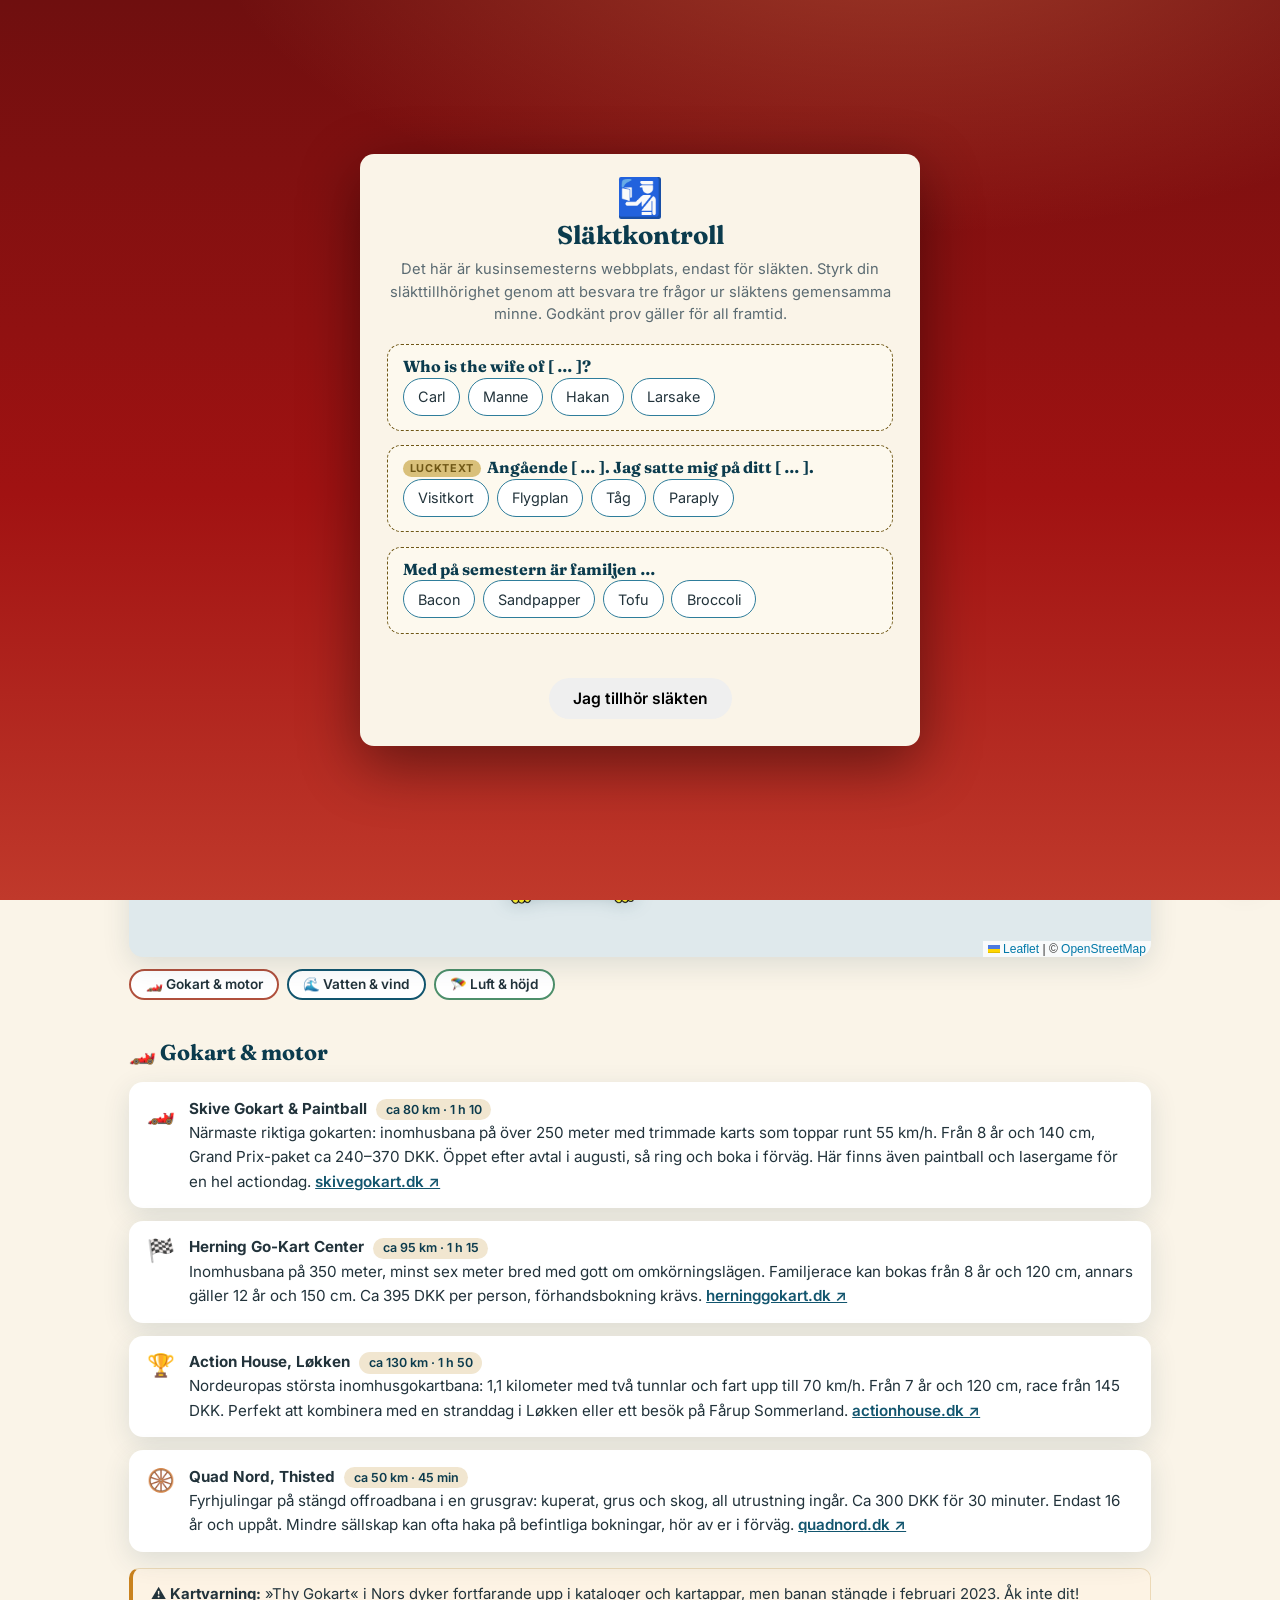
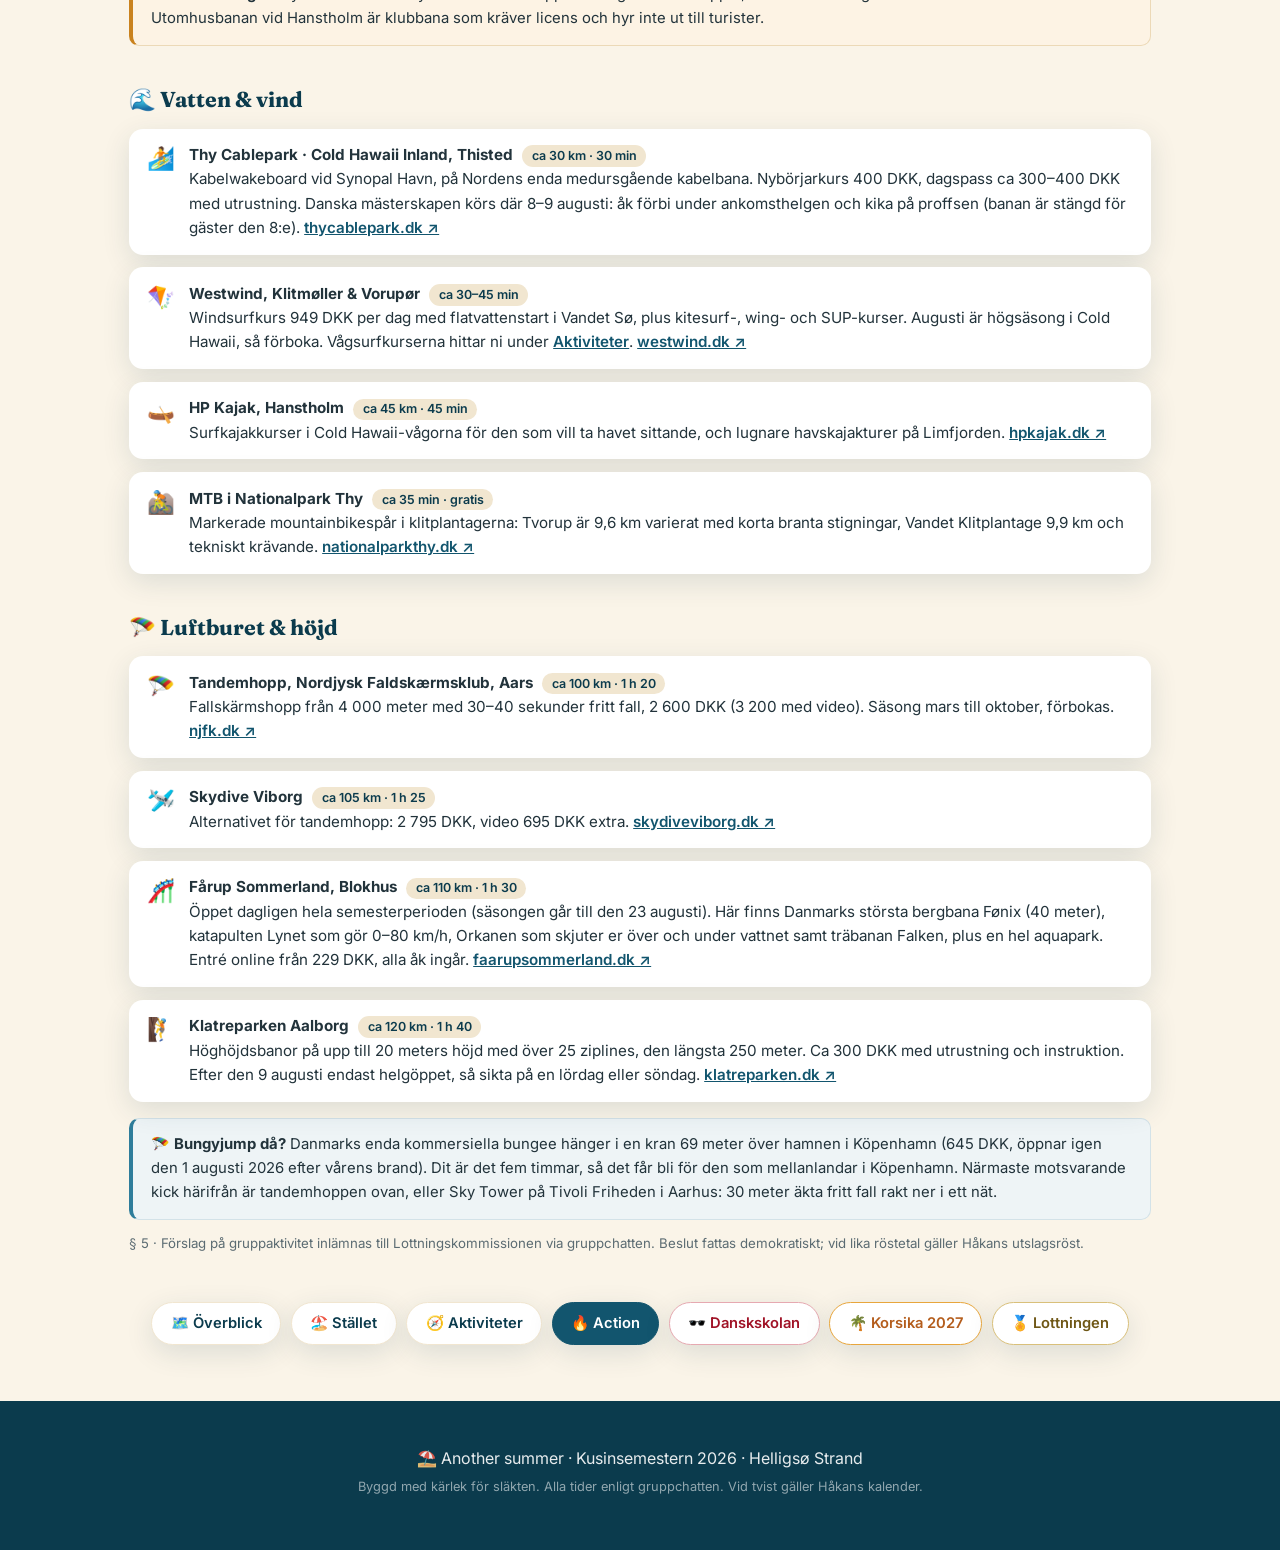
==== commit 22f27b6d: "Stilren toppmeny och surfare med catchphrases - Toppmenyn omgjord för ett lugnare, mer genomtänkt ut" ====
--- a/action.html
+++ b/action.html
@@ -21,9 +21,9 @@
       <a href="stallet.html">Stället</a>
       <a href="aktiviteter.html">Aktiviteter</a>
       <a href="action.html" aria-current="page">Action</a>
-      <a href="danskskolan.html" class="nav-dansk">🕶️ Danskskolan</a>
-      <a href="korsika.html" class="nav-korsika">🌴 Korsika</a>
-      <a href="lottningen.html" class="nav-ceremony">🏅 Lottningen</a>
+      <a href="danskskolan.html">Danskskolan</a>
+      <a href="korsika.html">Korsika</a>
+      <a href="lottningen.html">Lottningen</a>
     </div>
   </nav>
 
--- a/style.css
+++ b/style.css
@@ -46,26 +46,30 @@
   justify-content: space-between;
   align-items: center;
   gap: 1rem;
-  padding: 0.7rem 1.2rem;
-  background: rgba(11, 59, 77, 0.92);
+  padding: 0.55rem 1.2rem;
+  background: rgba(9, 48, 63, 0.95);
   backdrop-filter: blur(8px);
   -webkit-backdrop-filter: blur(8px);
+  border-bottom: 1px solid rgba(255, 255, 255, 0.08);
 }
 .topnav a { color: #fff; text-decoration: none; font-weight: 600; font-size: 0.95rem; }
 .topnav .brand { font-family: var(--font-display); font-size: 1.05rem; white-space: nowrap; }
 .topnav .brand span { color: var(--sun); }
-.navlinks { display: flex; gap: 1.2rem; flex-wrap: wrap; }
-.navlinks a:hover { color: var(--sun); }
-.navlinks a[aria-current="page"] {
-  color: var(--sun);
-  border-bottom: 2px solid currentColor;
-  padding-bottom: 2px;
-}
-.nav-ceremony { color: var(--gold-light) !important; }
+.navlinks { display: flex; gap: 0.3rem; flex-wrap: wrap; justify-content: center; }
+.navlinks a {
+  padding: 0.4rem 0.85rem;
+  border-radius: 999px;
+  font-size: 0.88rem;
+  color: rgba(255, 255, 255, 0.82);
+  transition: background 0.15s ease, color 0.15s ease;
+}
+.navlinks a:hover { background: rgba(255, 255, 255, 0.12); color: #fff; }
+.navlinks a[aria-current="page"] { background: var(--sun); color: #0b3b4d; }
 
 /* ─────────────── Hero ─────────────── */
 .hero {
   position: relative;
+  z-index: 0; /* egen stapelkontext så surfarnas djupordning stannar i sidhuvudet */
   text-align: center;
   padding: 5.5rem 1.2rem 9rem;
   color: #fff;
@@ -119,6 +123,7 @@
 /* ─────────────── Sidhuvud (undersidor) ─────────────── */
 .page-header {
   position: relative;
+  z-index: 0; /* egen stapelkontext så surfarnas djupordning stannar i sidhuvudet */
   text-align: center;
   padding: 3.2rem 1.2rem 9rem; /* luft under texten så surfarna (med kroppar) inte rider över den */
   color: #fff;
@@ -141,7 +146,6 @@
 }
 
 /* ─────────────── Korsika 2027 🌴 ─────────────── */
-.nav-korsika { color: #ffd9a0 !important; }
 .korsika-header {
   background:
     radial-gradient(ellipse 70% 55% at 78% -10%, rgba(255, 200, 90, 0.65), transparent 62%),
@@ -208,53 +212,15 @@
   border: 2px dashed var(--gold-light);
   transform: rotate(4deg);
 }
-.scene {
-  position: relative;
-  aspect-ratio: 16 / 10;
+/* Vykortsfoton: äkta drömbilder ur img/korsika/, frammanade åt Drömkommissionen. */
+.vykort-foto {
+  display: block;
+  width: 100%;
+  height: auto;
+  aspect-ratio: 3 / 2;
+  object-fit: cover;
   border-radius: 4px;
-  overflow: hidden;
-}
-.scene > div { position: absolute; }
-.scen-emoji { position: absolute; font-size: 26px; line-height: 1; }
-
-.scene-calanche { background: linear-gradient(180deg, #bfe3f2 0%, #f6c99a 62%, #f0a86e 72%); }
-.scene-calanche .hav { left: 0; right: 0; bottom: 0; height: 26%; background: linear-gradient(180deg, #2a7ea6, #135a80); }
-.scene-calanche .klippa { bottom: 20%; background: #c0553a; }
-.scene-calanche .k1 { left: -6%; width: 42%; height: 66%; clip-path: polygon(0 100%, 8% 28%, 26% 52%, 44% 6%, 62% 44%, 80% 22%, 100% 100%); }
-.scene-calanche .k2 { right: -4%; width: 38%; height: 52%; background: #a8442e; clip-path: polygon(0 100%, 16% 30%, 38% 58%, 58% 10%, 84% 40%, 100% 100%); }
-.scene-calanche .k3 { left: 40%; width: 26%; height: 34%; background: #d3714c; clip-path: polygon(0 100%, 22% 20%, 55% 60%, 78% 12%, 100% 100%); }
-
-.scene-palombaggia { background: linear-gradient(180deg, #cdeef7 0%, #a8e4ee 42%); }
-.scene-palombaggia .hav-turkos { left: 0; right: 0; top: 42%; height: 34%; background: linear-gradient(180deg, #35b9c4, #7fdcd6); }
-.scene-palombaggia .sand { left: 0; right: 0; bottom: 0; height: 26%; background: linear-gradient(180deg, #f9efd9, #f0e0bd); }
-
-.scene-bonifacio { background: linear-gradient(180deg, #bfe0f0 0%, #9fd0e8 55%); }
-.scene-bonifacio .hav { left: 0; right: 0; bottom: 0; height: 26%; background: linear-gradient(180deg, #2a7ea6, #10506f); }
-.scene-bonifacio .kritklippa {
-  right: 0;
-  bottom: 8%;
-  width: 58%;
-  height: 62%;
-  background:
-    repeating-linear-gradient(180deg, rgba(190, 174, 138, 0.28) 0 4px, transparent 4px 13px),
-    linear-gradient(180deg, #fbf6e8, #e4d7b8);
-  clip-path: polygon(6% 10%, 100% 0, 100% 100%, 30% 96%, 22% 62%, 0 38%);
-}
-.scene-bonifacio .stad { right: 4%; bottom: 70%; width: 46%; height: 9%; background: repeating-linear-gradient(90deg, #c98d5f 0 7%, transparent 7% 9%, #dba873 9% 15%, #9c6440 15% 21%, transparent 21% 24%); }
-
-.scene-gr20 { background: linear-gradient(180deg, #f7c58f 0%, #e58f6a 45%, #7d5079 100%); }
-.scene-gr20 .berg { bottom: 0; left: 0; right: 0; }
-.scene-gr20 .b1 { height: 78%; background: #6d4a70; clip-path: polygon(0 100%, 12% 40%, 30% 70%, 52% 10%, 74% 62%, 92% 34%, 100% 100%); opacity: 0.55; }
-.scene-gr20 .b2 { height: 58%; background: #4c3558; clip-path: polygon(0 100%, 18% 26%, 40% 66%, 62% 18%, 86% 58%, 100% 40%, 100% 100%); opacity: 0.8; }
-.scene-gr20 .b3 { height: 36%; background: #2e2140; clip-path: polygon(0 100%, 14% 44%, 36% 74%, 58% 22%, 80% 60%, 100% 30%, 100% 100%); }
-
-.scene-solnedgang { background: linear-gradient(180deg, #f8d38a 0%, #f2a15f 48%, #d96b4e 60%); }
-.scene-solnedgang .sol { left: 50%; top: 34%; width: 24%; aspect-ratio: 1; transform: translateX(-50%); border-radius: 50%; background: radial-gradient(circle, #fff3cf 0%, #ffd27a 55%, rgba(255, 190, 90, 0) 78%); }
-.scene-solnedgang .hav-kvall { left: 0; right: 0; bottom: 0; height: 42%; background: linear-gradient(180deg, #c95f45 0%, #7d3a52 100%); }
-.scene-solnedgang .hav-kvall::after { content: ''; position: absolute; left: 44%; width: 12%; top: 0; bottom: 0; background: linear-gradient(180deg, rgba(255, 220, 140, 0.75), rgba(255, 220, 140, 0)); }
-
-.scene-aperitif { background: linear-gradient(180deg, #f6b26b 0%, #e0785a 55%, #8c4360 100%); }
-.scene-aperitif .kvallshimmel { inset: 0; background: radial-gradient(circle at 26% 24%, rgba(255, 240, 200, 0.9) 0 7%, rgba(255, 240, 200, 0) 16%); }
+}
 
 .sn-sun[aria-current="page"], .section-nav a.sn-sun[aria-current="page"] {
   background: linear-gradient(135deg, #e8883c, #c05621);
@@ -264,7 +230,6 @@
 .section-nav a.sn-sun { border-color: #e8a63c; color: #b45d1c; }
 
 /* ─────────────── Jojjes danskskola 🕶️🎤 ─────────────── */
-.nav-dansk { color: #ff9daa !important; }
 .dansk-header {
   background:
     radial-gradient(ellipse 70% 60% at 24% -10%, rgba(200, 16, 46, 0.5), transparent 62%),
@@ -537,6 +502,18 @@
 .card h3 { margin: 0.4rem 0 0.4rem; font-size: 1.15rem; color: var(--sea-deep); }
 .card p { margin: 0; font-size: 0.94rem; color: var(--ink-soft); }
 .card-emoji { font-size: 1.7rem; }
+.card-tagg {
+  display: inline-block;
+  margin: 0 0 0.5rem;
+  padding: 0.14rem 0.65rem;
+  background: var(--sun);
+  color: #fff;
+  border-radius: 999px;
+  font-size: 0.72rem;
+  font-weight: 700;
+  letter-spacing: 0.04em;
+  text-transform: uppercase;
+}
 
 /* ─────────────── Närvaro-chart ─────────────── */
 .chart-wrap {
@@ -837,6 +814,26 @@
 /* Draw & result */
 .draw-controls { display: flex; flex-wrap: wrap; gap: 0.7rem; margin-top: 1.1rem; }
 .draw-status { min-height: 1.4rem; font-style: italic; color: var(--ink-soft); }
+.losen-box {
+  margin-top: 1rem;
+  padding: 0.9rem 1.1rem;
+  background: var(--paper-warm, #fdf6e9);
+  border: 1px dashed var(--gold-deep, #6f5716);
+  border-radius: var(--radius);
+}
+.losen-box .losen-text { margin: 0 0 0.6rem; font-size: 0.9rem; color: var(--ink-soft); }
+.losen-box .losen-row { display: flex; flex-wrap: wrap; gap: 0.6rem; }
+.losen-box .losen-input {
+  flex: 1 1 10rem;
+  font-family: var(--font-body);
+  font-size: 0.95rem;
+  letter-spacing: 0.12em;
+  padding: 0.5rem 0.7rem;
+  border: 1px solid var(--paper-deep);
+  border-radius: 8px;
+  text-transform: uppercase;
+}
+.losen-box .losen-fel { margin: 0.5rem 0 0; min-height: 1.2em; font-size: 0.82rem; font-weight: 600; color: var(--danger); }
 
 .result-list { display: grid; gap: 0.4rem; margin-top: 0.9rem; }
 .result-row {
@@ -897,11 +894,19 @@
   position: absolute;
   left: 0;
   bottom: 0;
-  z-index: 2;
+  z-index: 101; /* skrivs över per bildruta: lägre på skärmen = närmare = högre z */
   width: 112px;
   height: 112px;
   pointer-events: none;
   will-change: transform;
+}
+.surfer-inre { position: absolute; inset: 0; }
+.surfer.hoppar .surfer-inre { animation: surf-hopp 0.6s cubic-bezier(0.3, 1.6, 0.4, 1); }
+@keyframes surf-hopp {
+  0% { transform: translateY(0); }
+  35% { transform: translateY(-26px); }
+  60% { transform: translateY(5px); }
+  100% { transform: translateY(0); }
 }
 .surfer-body {
   width: 100%;
@@ -909,7 +914,56 @@
   object-fit: contain;
   filter: drop-shadow(0 3px 5px rgba(0, 0, 0, 0.3));
 }
+/* Surfarna går att klicka på (hopp + catchphrase), men bara själva bilderna
+   fångar klicket så att rutans tomma hörn inte skymmer något under. */
+.surfer-body, .surfer-face { pointer-events: auto; cursor: pointer; }
 .surfer.vand .surfer-body { transform: scaleX(-1); }
+.surfer-bubbla {
+  position: absolute;
+  bottom: 88%;
+  left: 50%;
+  width: max-content;
+  max-width: 230px;
+  padding: 0.4rem 0.75rem;
+  background: #fff;
+  color: var(--sea-deep);
+  font-family: var(--font-display);
+  font-weight: 700;
+  font-size: 0.88rem;
+  line-height: 1.3;
+  text-align: center;
+  border-radius: 12px;
+  box-shadow: var(--shadow);
+  opacity: 0;
+  transform: translateX(-50%) scale(0.5);
+  transform-origin: 50% 100%;
+  transition: opacity 0.2s ease, transform 0.2s cubic-bezier(0.3, 1.4, 0.5, 1);
+  pointer-events: none;
+}
+.surfer-bubbla::after {
+  content: '';
+  position: absolute;
+  left: 50%;
+  top: 100%;
+  transform: translateX(-50%);
+  border: 6px solid transparent;
+  border-top-color: #fff;
+  border-bottom: 0;
+}
+.surfer.pratar .surfer-bubbla { opacity: 1; transform: translateX(-50%) scale(1); }
+/* Öppet hav-läge (bred hero på datorn): större surfare som glider fritt
+   i det blå vattnet bakom texten i stället för att balansera på vågkanten.
+   Perspektiv: skalan sätts per bildruta så att surfare längre ner på
+   skärmen (närmare betraktaren) blir större, längre upp mindre. */
+.surfer-stor {
+  width: 176px;
+  height: 176px;
+  z-index: 1;
+  transform-origin: 50% 100%; /* skala kring brädans vattenlinje */
+}
+/* Texten ligger framför öppet hav-surfarna (z 1–99) men bakom
+   vågkantssurfarna (z 101–199). */
+.hero > *:not(.wave):not(.surfer) { position: relative; z-index: 100; }
 .surfer-face {
   position: absolute;
   top: 16.7%; /* huvudet sitter centrerat i kroppens övre centrala niondel */
@@ -919,12 +973,6 @@
   transform: translate(-50%, -50%);
   object-fit: contain;
   filter: drop-shadow(0 2px 3px rgba(0, 0, 0, 0.35));
-}
-.surfer-spray {
-  position: absolute;
-  bottom: 2px;
-  font-size: 15px;
-  opacity: 0.85;
 }
 @media (prefers-reduced-motion: reduce) {
   .surfer { display: none; }
@@ -1020,22 +1068,312 @@
   line-height: 1;
   will-change: transform, opacity;
 }
+/* Demonstrationsplakat på pinne: ena satsdelen överst, andra underst. */
 .larv-toast {
   position: fixed;
   z-index: 96;
-  background: rgba(11, 59, 77, 0.93);
+  display: flex;
+  flex-direction: column;
+  align-items: center;
+  gap: 0.15rem;
+  max-width: min(340px, 80vw);
+  padding: 0.75rem 1.2rem 0.85rem;
+  background: #f7f0dd;
+  color: #26221c;
+  border: 3px solid #26221c;
+  border-radius: 4px;
+  text-align: center;
+  font-family: var(--font-display);
+  font-weight: 900;
+  letter-spacing: 0.05em;
+  pointer-events: none;
+  box-shadow: var(--shadow);
+}
+.larv-toast::after { /* plakatskaftet */
+  content: '';
+  position: absolute;
+  top: 100%;
+  left: 50%;
+  width: 10px;
+  height: 48px;
+  transform: translateX(-50%);
+  background: linear-gradient(90deg, #8a6134, #b3854f 45%, #8a6134);
+  border-radius: 0 0 3px 3px;
+}
+.larv-toast .plakat-overst { font-size: clamp(1rem, 3vw, 1.35rem); line-height: 1.15; }
+.larv-toast .plakat-underst {
+  font-size: clamp(0.85rem, 2.4vw, 1.1rem);
+  line-height: 1.2;
+  color: #a11212;
+}
+@media (prefers-reduced-motion: reduce) {
+  .larv { display: none; }
+}
+
+/* ─────────────── Personalisera (redigeringsläge) ✏️ ─────────────── */
+.edit-fab {
+  position: fixed;
+  right: 14px;
+  bottom: 14px;
+  z-index: 97;
+  width: 44px;
+  height: 44px;
+  border-radius: 50%;
+  border: 0;
+  background: var(--sea-deep);
+  color: #fff;
+  font-size: 19px;
+  cursor: pointer;
+  opacity: 0.5;
+  box-shadow: var(--shadow);
+  transition: opacity 0.15s ease, transform 0.12s ease;
+}
+.edit-fab:hover, .edit-fab:focus-visible, body.edit-mode .edit-fab { opacity: 1; transform: scale(1.05); }
+.edit-panel {
+  position: fixed;
+  right: 14px;
+  bottom: 68px;
+  z-index: 97;
+  width: min(330px, calc(100vw - 28px));
+  background: #fff;
+  border-radius: var(--radius);
+  box-shadow: 0 12px 40px rgba(0, 0, 0, 0.3);
+  padding: 1rem 1.1rem 1.1rem;
+  font-size: 0.85rem;
+}
+.edit-panel h4 { margin: 0 0 0.5rem; font-family: var(--font-display); color: var(--sea-deep); font-size: 1.05rem; }
+.edit-panel p { margin: 0.4rem 0; color: var(--ink-soft); font-size: 0.8rem; line-height: 1.45; }
+.edit-panel .edit-row { display: flex; gap: 0.5rem; margin-top: 0.6rem; flex-wrap: wrap; }
+.edit-panel .btn { padding: 0.45rem 0.9rem; font-size: 0.82rem; }
+.edit-panel input[type="password"] {
+  width: 100%;
+  font-family: var(--font-body);
+  font-size: 0.82rem;
+  padding: 0.45rem 0.6rem;
+  border: 1px solid var(--paper-deep);
+  border-radius: 8px;
+  margin-top: 0.3rem;
+}
+.edit-panel .edit-row input[type="password"] { width: auto; flex: 1 1 7rem; margin-top: 0; letter-spacing: 0.1em; }
+.edit-panel .edit-status { min-height: 1.2em; font-weight: 600; color: var(--sea); }
+.edit-panel details { margin-top: 0.5rem; }
+.edit-panel summary { cursor: pointer; color: var(--sea); font-weight: 600; font-size: 0.8rem; }
+.edit-count {
+  display: inline-block;
+  background: var(--sun);
   color: #fff;
   border-radius: 999px;
+  padding: 0 0.5rem;
+  font-weight: 700;
+}
+body.edit-mode [data-editable] {
+  outline: 1.5px dashed var(--sea-light);
+  outline-offset: 2px;
+  cursor: text;
+  border-radius: 2px;
+}
+body.edit-mode [data-editable]:hover,
+body.edit-mode [data-editable]:focus {
+  outline: 2px dashed var(--sun-deep);
+  background: rgba(232, 166, 60, 0.09);
+}
+.edit-reset {
+  background: none;
+  border: 0;
+  cursor: pointer;
+  color: var(--ink-soft);
+  font-size: 0.72rem;
+  text-decoration: underline;
+  padding: 0;
+  margin-top: 0.5rem;
+}
+.edit-reset:hover { color: var(--danger); }
+
+/* ─────────────── SvampBob i djupet 🧽 ───────────────
+   Skrollar man ända ner kikar SvampBob upp över nederkanten,
+   skrattar sitt na-ha-ha-ha-ha-ha-ha och dyker ner igen. */
+.svampbob {
+  position: fixed;
+  left: clamp(70px, 12vw, 160px); /* startvärde; sätts slumpvis per titt i JS */
+  bottom: 0;
+  z-index: 96;
+  width: clamp(100px, 15vw, 160px);
+  pointer-events: none;
+  transform: translateY(103%);
+  transition: transform 0.5s ease-in;
+}
+.svampbob.uppe {
+  transform: translateY(20%); /* fingrarna vilar på skärmkanten */
+  transition: transform 0.55s cubic-bezier(0.3, 1.35, 0.45, 1); /* studsar upp */
+  pointer-events: auto; /* går att klicka på medan han är uppe */
+  cursor: pointer;
+}
+.svampbob-bild {
+  display: block;
+  width: 100%;
+  height: auto;
+  filter: drop-shadow(0 -3px 10px rgba(11, 59, 77, 0.35));
+}
+/* Spegelvänd när han kikar upp på skärmens vänstra halva. */
+.svampbob.vand .svampbob-bild { transform: scaleX(-1); }
+.svampbob.uppe .svampbob-bild { animation: svamp-gung 0.5s ease-in-out infinite alternate; }
+.svampbob.vand.uppe .svampbob-bild { animation-name: svamp-gung-vand; }
+@keyframes svamp-gung {
+  from { transform: rotate(-2.2deg); }
+  to { transform: rotate(2.2deg); }
+}
+@keyframes svamp-gung-vand {
+  from { transform: scaleX(-1) rotate(-2.2deg); }
+  to { transform: scaleX(-1) rotate(2.2deg); }
+}
+.svampbob-bubbla {
+  position: absolute;
+  bottom: 92%;
+  right: 62%;
+  padding: 0.45rem 0.8rem;
+  background: #fff;
+  color: var(--sea-deep);
+  font-family: var(--font-display);
+  font-weight: 700;
+  font-size: 0.95rem;
+  white-space: nowrap;
+  border-radius: 14px;
+  box-shadow: var(--shadow);
+  opacity: 0;
+  transform: scale(0.5);
+  transform-origin: 100% 100%;
+  transition: opacity 0.25s ease, transform 0.25s cubic-bezier(0.3, 1.4, 0.5, 1);
+}
+.svampbob-bubbla::after {
+  content: '';
+  position: absolute;
+  right: 16px;
+  top: 100%;
+  border: 7px solid transparent;
+  border-top-color: #fff;
+  border-bottom: 0;
+}
+/* På vänster sida hänger bubblan i stället ut åt höger, mot skärmens mitt. */
+.svampbob.vand .svampbob-bubbla { right: auto; left: 62%; transform-origin: 0 100%; }
+.svampbob.vand .svampbob-bubbla::after { right: auto; left: 16px; }
+.svampbob.pratar .svampbob-bubbla { opacity: 1; transform: scale(1); }
+@media (prefers-reduced-motion: reduce) {
+  .svampbob { display: none; }
+}
+
+/* ─────────────── Släktkontrollen 🛂 ─────────────── */
+.slakt-overlay {
+  position: fixed;
+  inset: 0;
+  z-index: 200;
+  display: flex;
+  padding: 1.2rem;
+  overflow-y: auto;
+  /* Röd larmbakgrund så länge kontrollen pågår, så allvaret framgår. */
+  background:
+    radial-gradient(ellipse 90% 60% at 70% -10%, rgba(255, 140, 90, 0.35), transparent 60%),
+    linear-gradient(180deg, #6f0f0f 0%, #a11212 55%, #c0392b 100%);
+  transition: opacity 0.7s ease, background 0.6s ease;
+}
+/* Godkänt prov: larmet slår om till lugnt havsblått innan rutan tonar bort. */
+.slakt-overlay.godkand {
+  background:
+    radial-gradient(ellipse 90% 60% at 70% -10%, rgba(232, 166, 60, 0.35), transparent 60%),
+    linear-gradient(180deg, #0b3b4d 0%, #12556e 55%, #2e7d9b 100%);
+}
+.slakt-overlay.borta { opacity: 0; pointer-events: none; }
+body.slakt-sperr { overflow: hidden; }
+.slakt-kort {
+  position: relative;
+  width: min(560px, 100%);
+  margin: auto; /* centrerar, och låter kortet skrolla när det är högre än skärmen */
+  background: var(--paper);
+  border-radius: var(--radius);
+  box-shadow: 0 18px 60px rgba(0, 0, 0, 0.45);
+  padding: 1.5rem 1.7rem 1.7rem;
+}
+.slakt-emblem { font-size: 2.4rem; text-align: center; line-height: 1; }
+.slakt-kort h2 {
+  margin: 0.3rem 0 0.5rem;
+  text-align: center;
+  color: var(--sea-deep);
+  font-size: 1.6rem;
+}
+.slakt-kort h2:focus { outline: none; }
+.slakt-ingress {
+  margin: 0 0 1.2rem;
+  color: var(--ink-soft);
+  font-size: 0.92rem;
+  text-align: center;
+  line-height: 1.5;
+}
+.slakt-fraga {
+  margin: 0 0 0.9rem;
+  padding: 0.7rem 0.9rem 0.9rem;
+  background: var(--parchment);
+  border: 1px dashed var(--gold-deep);
+  border-radius: var(--radius);
+}
+.slakt-fraga legend {
+  float: left; /* lägger frågan inne i rutan; flerradiga frågor bryter annars sönder ramen */
+  width: 100%;
+  padding: 0;
+  font-family: var(--font-display);
+  font-weight: 700;
+  color: var(--sea-deep);
+  line-height: 1.35;
+}
+.slakt-alt { clear: both; }
+.slakt-lucka {
+  display: inline-block;
+  margin-right: 0.2rem;
+  padding: 0.05rem 0.45rem;
+  background: var(--gold-light);
+  color: var(--gold-deep);
+  border-radius: 999px;
+  font-family: var(--font-body);
+  font-size: 0.68rem;
+  font-weight: 700;
+  text-transform: uppercase;
+  letter-spacing: 0.06em;
+  vertical-align: 0.12em;
+}
+.slakt-alt { display: flex; flex-wrap: wrap; gap: 0.45rem; margin-top: 0.5rem; }
+.slakt-alt label { cursor: pointer; }
+.slakt-alt input {
+  position: absolute;
+  opacity: 0;
+  pointer-events: none;
+}
+.slakt-alt span {
+  display: inline-block;
   padding: 0.4rem 0.9rem;
-  font-size: 0.82rem;
+  background: #fff;
+  border: 1.5px solid var(--sea-light);
+  border-radius: 999px;
+  font-size: 0.9rem;
+  transition: background 0.12s ease, color 0.12s ease;
+}
+.slakt-alt input:checked + span {
+  background: var(--sea-deep);
+  border-color: var(--sea-deep);
+  color: #fff;
+}
+.slakt-alt input:focus-visible + span {
+  outline: 2px solid var(--sun-deep);
+  outline-offset: 2px;
+}
+.slakt-fel {
+  min-height: 1.3em;
+  margin: 0.2rem 0 0.7rem;
+  color: var(--danger);
   font-weight: 600;
-  pointer-events: none;
-  box-shadow: var(--shadow);
-  white-space: nowrap;
-}
-@media (prefers-reduced-motion: reduce) {
-  .larv { display: none; }
-}
+  font-size: 0.88rem;
+  text-align: center;
+}
+.slakt-knapp { display: block; margin: 0 auto; }
+.slakt-valkommen { text-align: center; }
+.slakt-valkommen p { color: var(--ink-soft); }
 
 /* ─────────────── Footer & confetti ─────────────── */
 .footer {
@@ -1059,7 +1397,15 @@
 /* ─────────────── Mobil ─────────────── */
 @media (max-width: 640px) {
   html { scroll-padding-top: 5.5rem; }
-  .topnav { flex-direction: column; gap: 0.3rem; padding-bottom: 0.5rem; }
+  /* Symmetrisk mobilmeny: centrerat märke och jämna knappfält som radbryts mittsatt. */
+  .topnav { flex-direction: column; gap: 0.5rem; padding: 0.6rem 0.7rem 0.75rem; }
+  .navlinks a {
+    background: rgba(255, 255, 255, 0.08);
+    border: 1px solid rgba(255, 255, 255, 0.08);
+    padding: 0.34rem 0.7rem;
+    font-size: 0.82rem;
+  }
+  .navlinks a[aria-current="page"] { background: var(--sun); border-color: var(--sun); color: #0b3b4d; }
   .dansk-deko { display: none; } /* krockar annars med rubriken på smala skärmar */
   .action-map { height: 320px; }
   .hero { padding-top: 3.5rem; }
@@ -1067,6 +1413,7 @@
   .roster-row { flex-wrap: wrap; }
   .roster-dates { width: 100%; padding-left: 1.8rem; }
   .result-row { grid-template-columns: 5.6rem 1fr; }
+  .svampbob { width: clamp(150px, 42vw, 210px); } /* rejält större på mobilen */
 }
 
 @media (prefers-reduced-motion: reduce) {
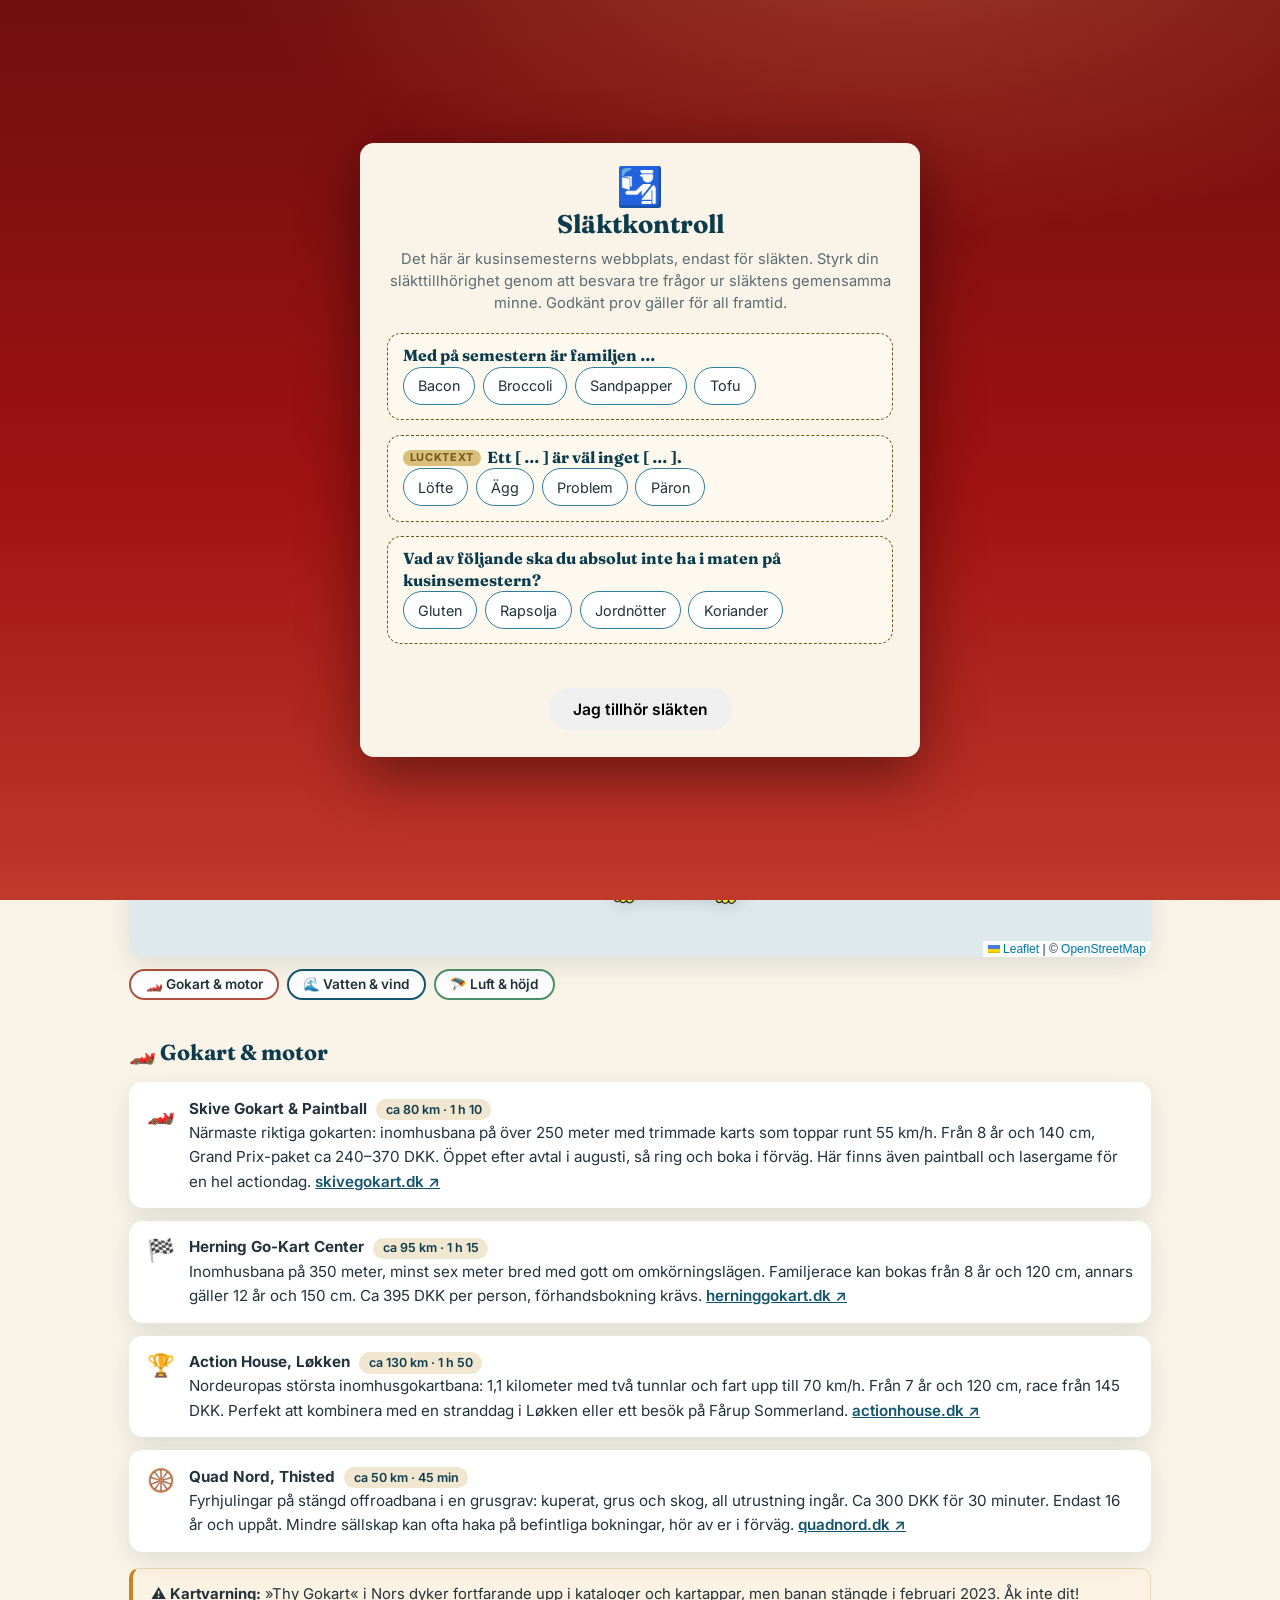
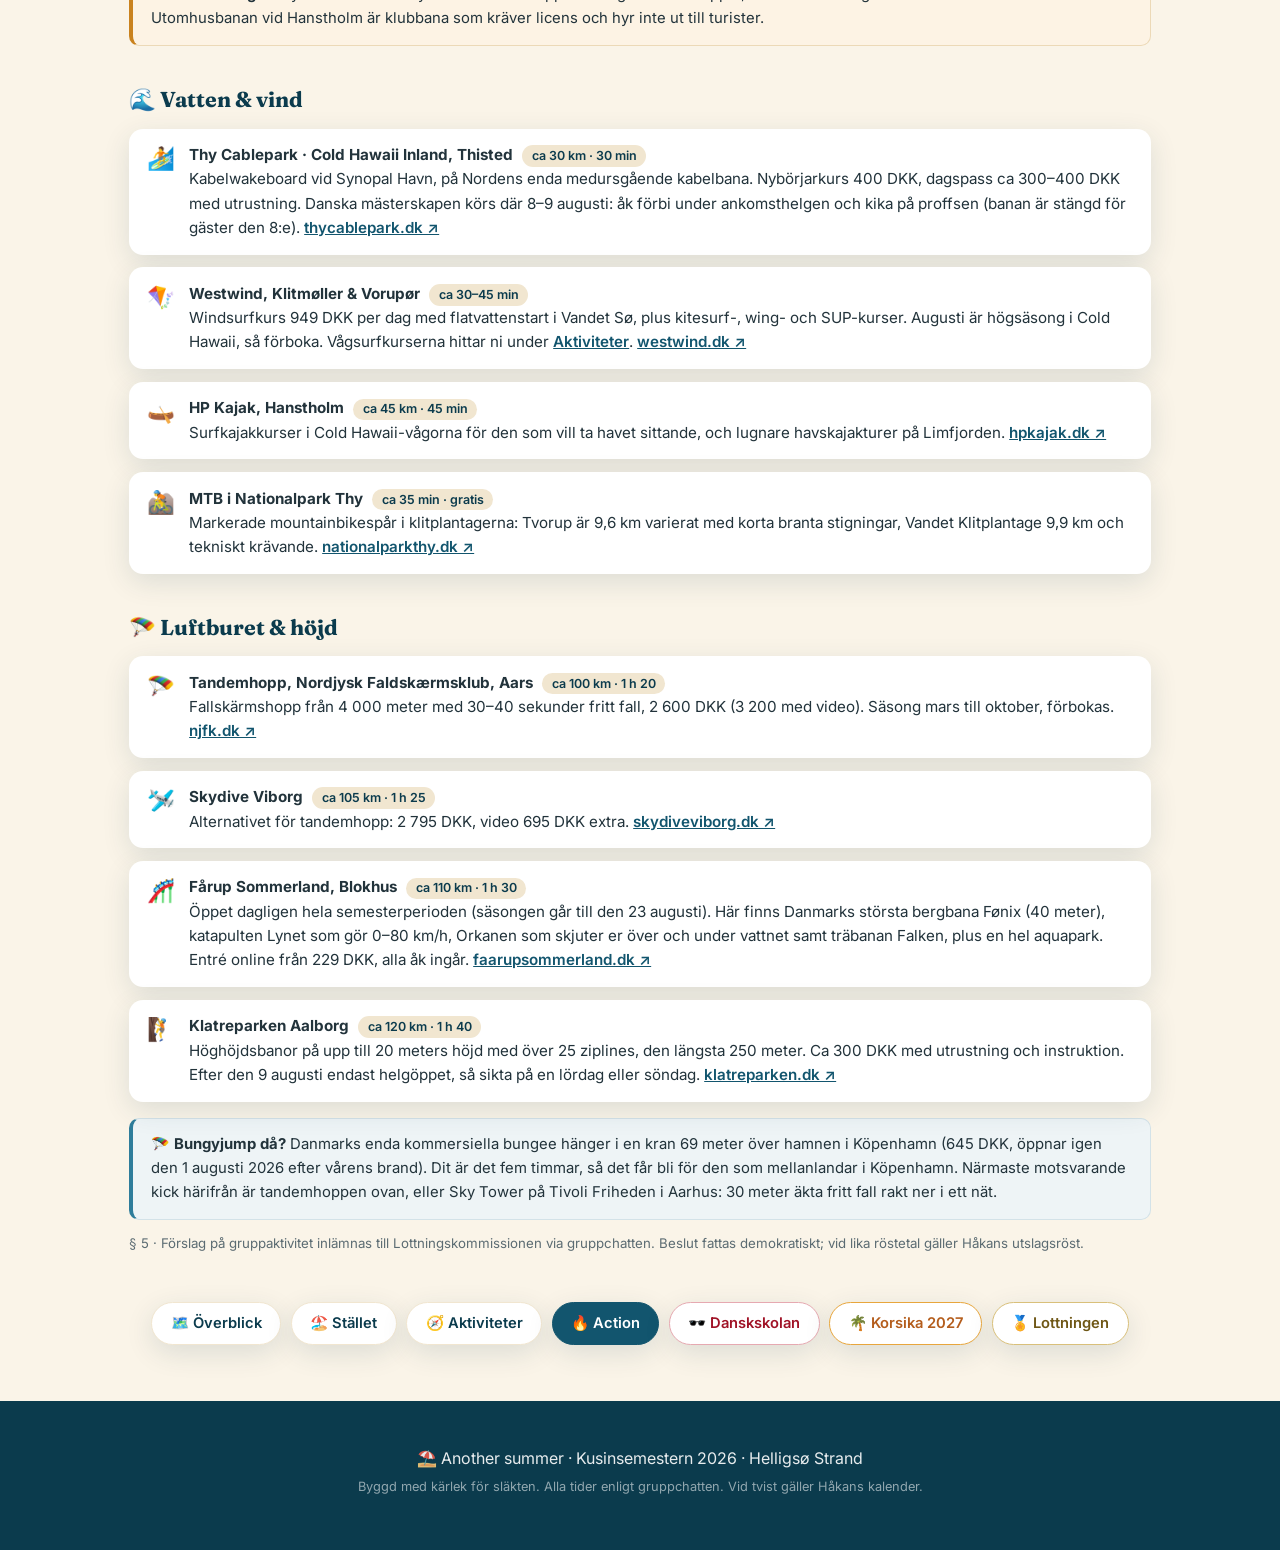
==== commit d08be3ee: "Låt videon stå för sig själv + gyllene Lottningen-flik - Undertexten under reklamfilmen på förstasid" ====
--- a/action.html
+++ b/action.html
@@ -23,7 +23,7 @@
       <a href="action.html" aria-current="page">Action</a>
       <a href="danskskolan.html">Danskskolan</a>
       <a href="korsika.html">Korsika</a>
-      <a href="lottningen.html">Lottningen</a>
+      <a href="lottningen.html" class="nav-lott">Lottningen</a>
     </div>
   </nav>
 
--- a/style.css
+++ b/style.css
@@ -25,6 +25,8 @@
 
 * { box-sizing: border-box; }
 html { scroll-behavior: smooth; scroll-padding-top: 3.5rem; }
+/* Ingen blå tap-highlight när man petar på klickbara element (surfare, SvampBob m.m.) på mobilen. */
+* { -webkit-tap-highlight-color: transparent; }
 [hidden] { display: none !important; }
 
 body {
@@ -65,6 +67,17 @@
 }
 .navlinks a:hover { background: rgba(255, 255, 255, 0.12); color: #fff; }
 .navlinks a[aria-current="page"] { background: var(--sun); color: #0b3b4d; }
+/* Lottningen är extra viktig och ska sticka ut – gyllene med diskret ram. */
+.navlinks a.nav-lott:not([aria-current="page"]) {
+  color: var(--gold-light);
+  background: rgba(217, 192, 122, 0.14);
+  box-shadow: inset 0 0 0 1px rgba(217, 192, 122, 0.5);
+  font-weight: 700;
+}
+.navlinks a.nav-lott:not([aria-current="page"]):hover {
+  background: rgba(217, 192, 122, 0.28);
+  color: #f4e4b0;
+}
 
 /* ─────────────── Hero ─────────────── */
 .hero {
@@ -106,6 +119,11 @@
   flex-wrap: wrap;
   justify-content: center;
 }
+/* Klockan är klickbar (Otto sjunger); själva pointer-events-undantaget sätts
+   efter hero-textens pass-through-regel längre ned så att det vinner. */
+.countdown.klickbar-klocka { cursor: pointer; }
+.countdown.klickbar-klocka .cd-box { transition: transform 0.15s ease, background 0.15s ease; }
+.countdown.klickbar-klocka:hover .cd-box { background: rgba(255, 255, 255, 0.2); transform: translateY(-2px); }
 .countdown .cd-box {
   background: rgba(255, 255, 255, 0.12);
   border: 1px solid rgba(255, 255, 255, 0.25);
@@ -473,6 +491,19 @@
 }
 .section-emoji { margin-right: 0.4rem; }
 .lead { font-size: 1.12rem; color: var(--ink-soft); max-width: 46rem; margin-top: 0; }
+
+/* ─────────────── Reklamfilm på förstasidan 🎬 ─────────────── */
+.reklam-section { padding-top: 2.4rem; padding-bottom: 0.5rem; }
+.reklam { margin: 0 auto; max-width: 720px; text-align: center; }
+.reklam-video {
+  display: block;
+  width: 100%;
+  height: auto;
+  aspect-ratio: 64 / 31; /* videons egna 640×310 */
+  background: #000;
+  border-radius: var(--radius);
+  box-shadow: 0 14px 40px rgba(11, 59, 77, 0.28);
+}
 .subheading { font-size: 1.35rem; color: var(--sea-deep); margin: 2.6rem 0 0.5rem; }
 .muted { color: var(--ink-soft); font-size: 0.95rem; margin-top: 0; }
 .footnote { color: var(--ink-soft); font-size: 0.83rem; }
@@ -914,13 +945,19 @@
   object-fit: contain;
   filter: drop-shadow(0 3px 5px rgba(0, 0, 0, 0.3));
 }
-/* Surfarna går att klicka på (hopp + catchphrase), men bara själva bilderna
-   fångar klicket så att rutans tomma hörn inte skymmer något under. */
-.surfer-body, .surfer-face { pointer-events: auto; cursor: pointer; }
+/* Generös osynlig klickyta runt surfaren gör den rörliga figuren lätt att
+   träffa. Öppet hav-surfarna ligger bakom texten (z 1–99), så den utvidgade
+   ytan skymmer inte knappar eller nedräkning i heron. */
+.surfer-hit {
+  position: absolute;
+  inset: -26px;
+  pointer-events: auto;
+  cursor: pointer;
+}
 .surfer.vand .surfer-body { transform: scaleX(-1); }
 .surfer-bubbla {
   position: absolute;
-  bottom: 88%;
+  bottom: calc(100% + 30px); /* tydligt ovanför huvudet, inte överlappande (även stora hero-surfare) */
   left: 50%;
   width: max-content;
   max-width: 230px;
@@ -964,6 +1001,13 @@
 /* Texten ligger framför öppet hav-surfarna (z 1–99) men bakom
    vågkantssurfarna (z 101–199). */
 .hero > *:not(.wave):not(.surfer) { position: relative; z-index: 100; }
+/* Heros text ligger framför öppet hav-surfarna men släpper igenom klick, så
+   man kan klicka surfarna även bakom rubriken. Länkar och (i redigeringsläge)
+   redigerbar text fångar klick själva. */
+.hero > *:not(.wave):not(.surfer) { pointer-events: none; }
+.hero a, .hero button { pointer-events: auto; }
+.hero > .countdown.klickbar-klocka { pointer-events: auto; } /* klockan går att klicka (Otto) */
+body.edit-mode .hero [data-editable] { pointer-events: auto; }
 .surfer-face {
   position: absolute;
   top: 16.7%; /* huvudet sitter centrerat i kroppens övre centrala niondel */
@@ -1261,6 +1305,73 @@
   .svampbob { display: none; }
 }
 
+/* ─────────────── Otto vid klockan 🎬🕰️ ─────────────── */
+.otto-overlay {
+  position: fixed;
+  inset: 0;
+  z-index: 210;
+  display: flex;
+  align-items: center;
+  justify-content: center;
+  padding: 1.2rem;
+  background: transparent; /* ingen dimning – Otto står framför den synliga sidan */
+  opacity: 0;
+  transition: opacity 0.35s ease;
+}
+.otto-overlay.pa { opacity: 1; }
+.otto-scen {
+  position: relative;
+  width: min(94vw, 1100px);
+  aspect-ratio: 16 / 9;
+  max-height: 88vh;
+}
+.otto-canvas, .otto-video {
+  position: absolute;
+  inset: 0;
+  width: 100%;
+  height: 100%;
+  object-fit: contain;
+}
+.otto-video { opacity: 0; pointer-events: none; }
+/* Reservläge utan WebGL: visa videon och släck svart med screen-blandning. */
+.otto-video.otto-fallback { opacity: 1; mix-blend-mode: screen; transition: opacity 0.2s linear; }
+.otto-stang {
+  position: absolute;
+  top: max(12px, env(safe-area-inset-top));
+  right: max(12px, env(safe-area-inset-right));
+  width: 44px;
+  height: 44px;
+  border-radius: 50%;
+  border: 0;
+  background: rgba(11, 59, 77, 0.55); /* mörk platta så knappen syns mot valfri bakgrund */
+  color: #fff;
+  font-size: 20px;
+  cursor: pointer;
+  backdrop-filter: blur(4px);
+  -webkit-backdrop-filter: blur(4px);
+  transition: background 0.15s ease;
+}
+.otto-stang:hover { background: rgba(11, 59, 77, 0.8); }
+.otto-hint {
+  position: absolute;
+  bottom: max(18px, env(safe-area-inset-bottom));
+  left: 50%;
+  transform: translateX(-50%);
+  margin: 0;
+  padding: 0.35rem 0.9rem;
+  border-radius: 999px;
+  background: rgba(11, 59, 77, 0.55);
+  backdrop-filter: blur(4px);
+  -webkit-backdrop-filter: blur(4px);
+  color: #fff;
+  font-family: var(--font-display);
+  font-size: 0.95rem;
+  white-space: nowrap;
+}
+@media (prefers-reduced-motion: reduce) {
+  .otto-overlay { transition: none; }
+}
+
 /* ─────────────── Släktkontrollen 🛂 ─────────────── */
 .slakt-overlay {
   position: fixed;
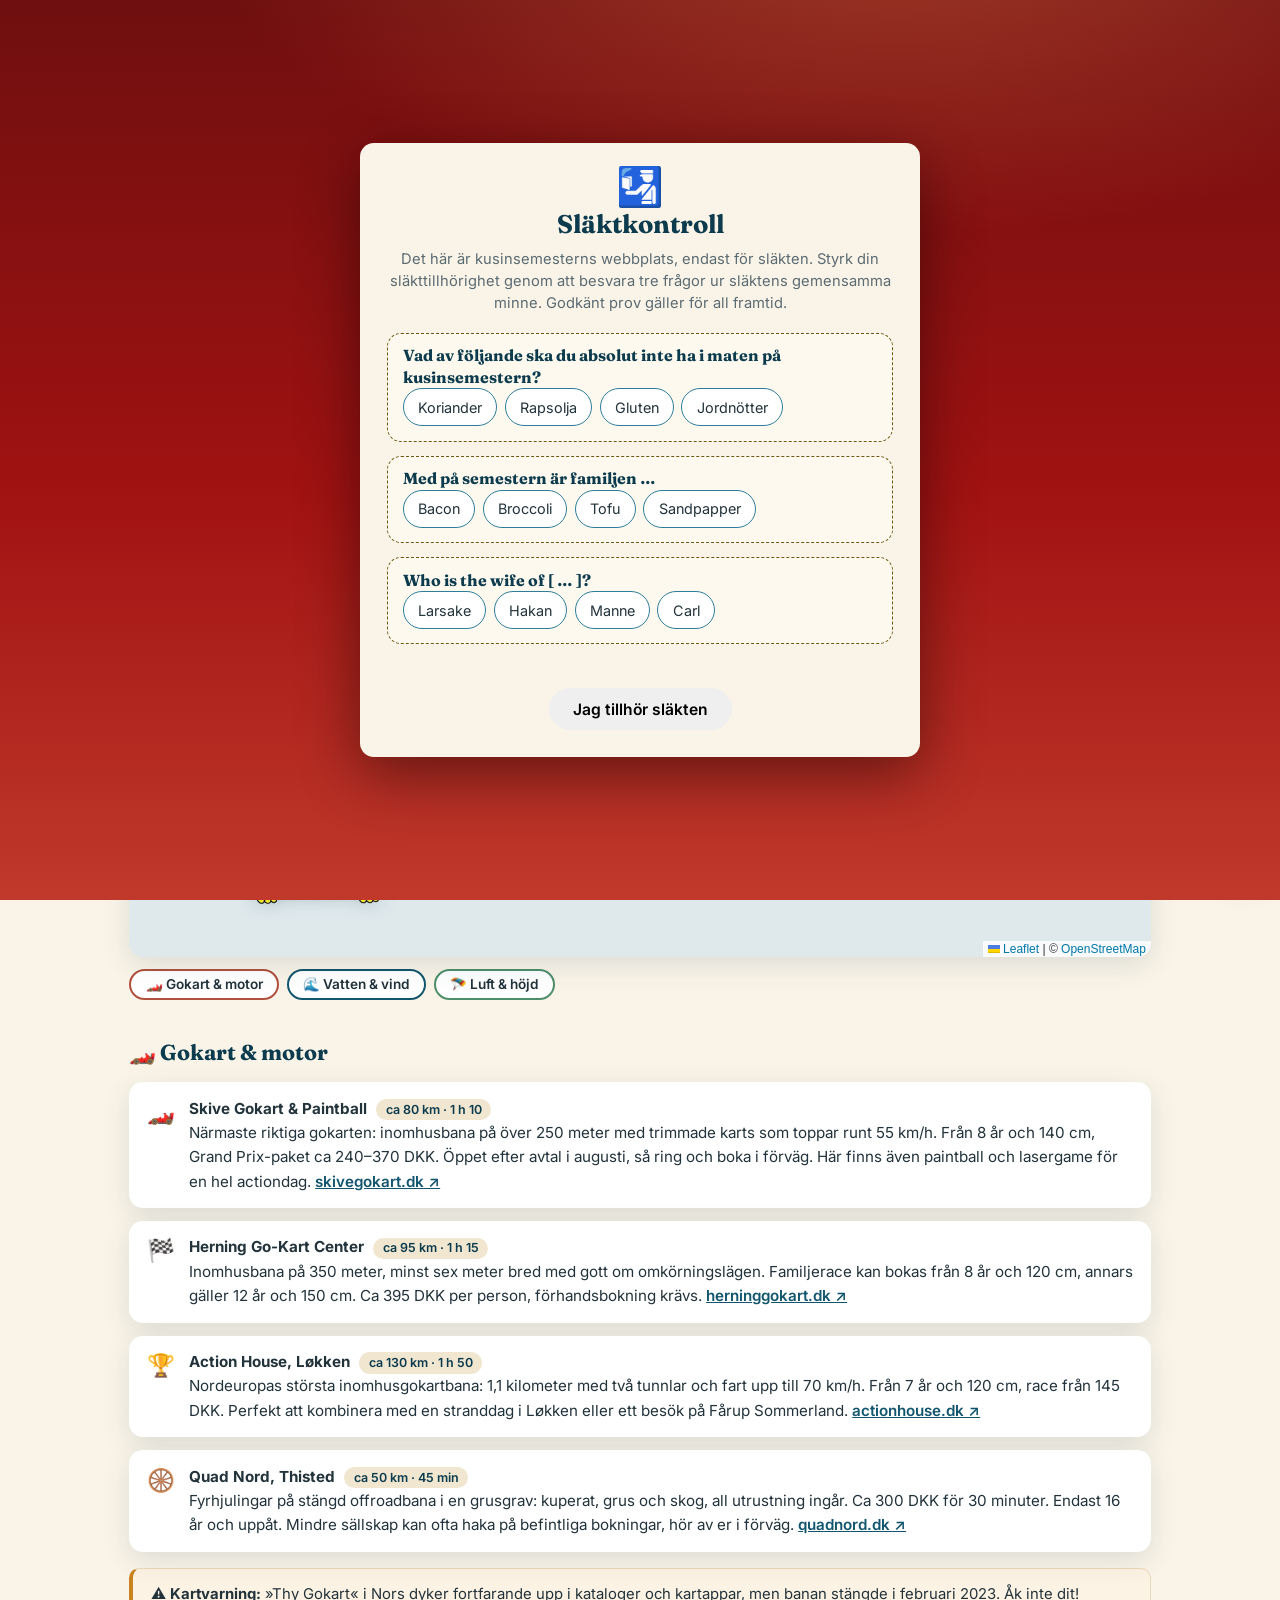
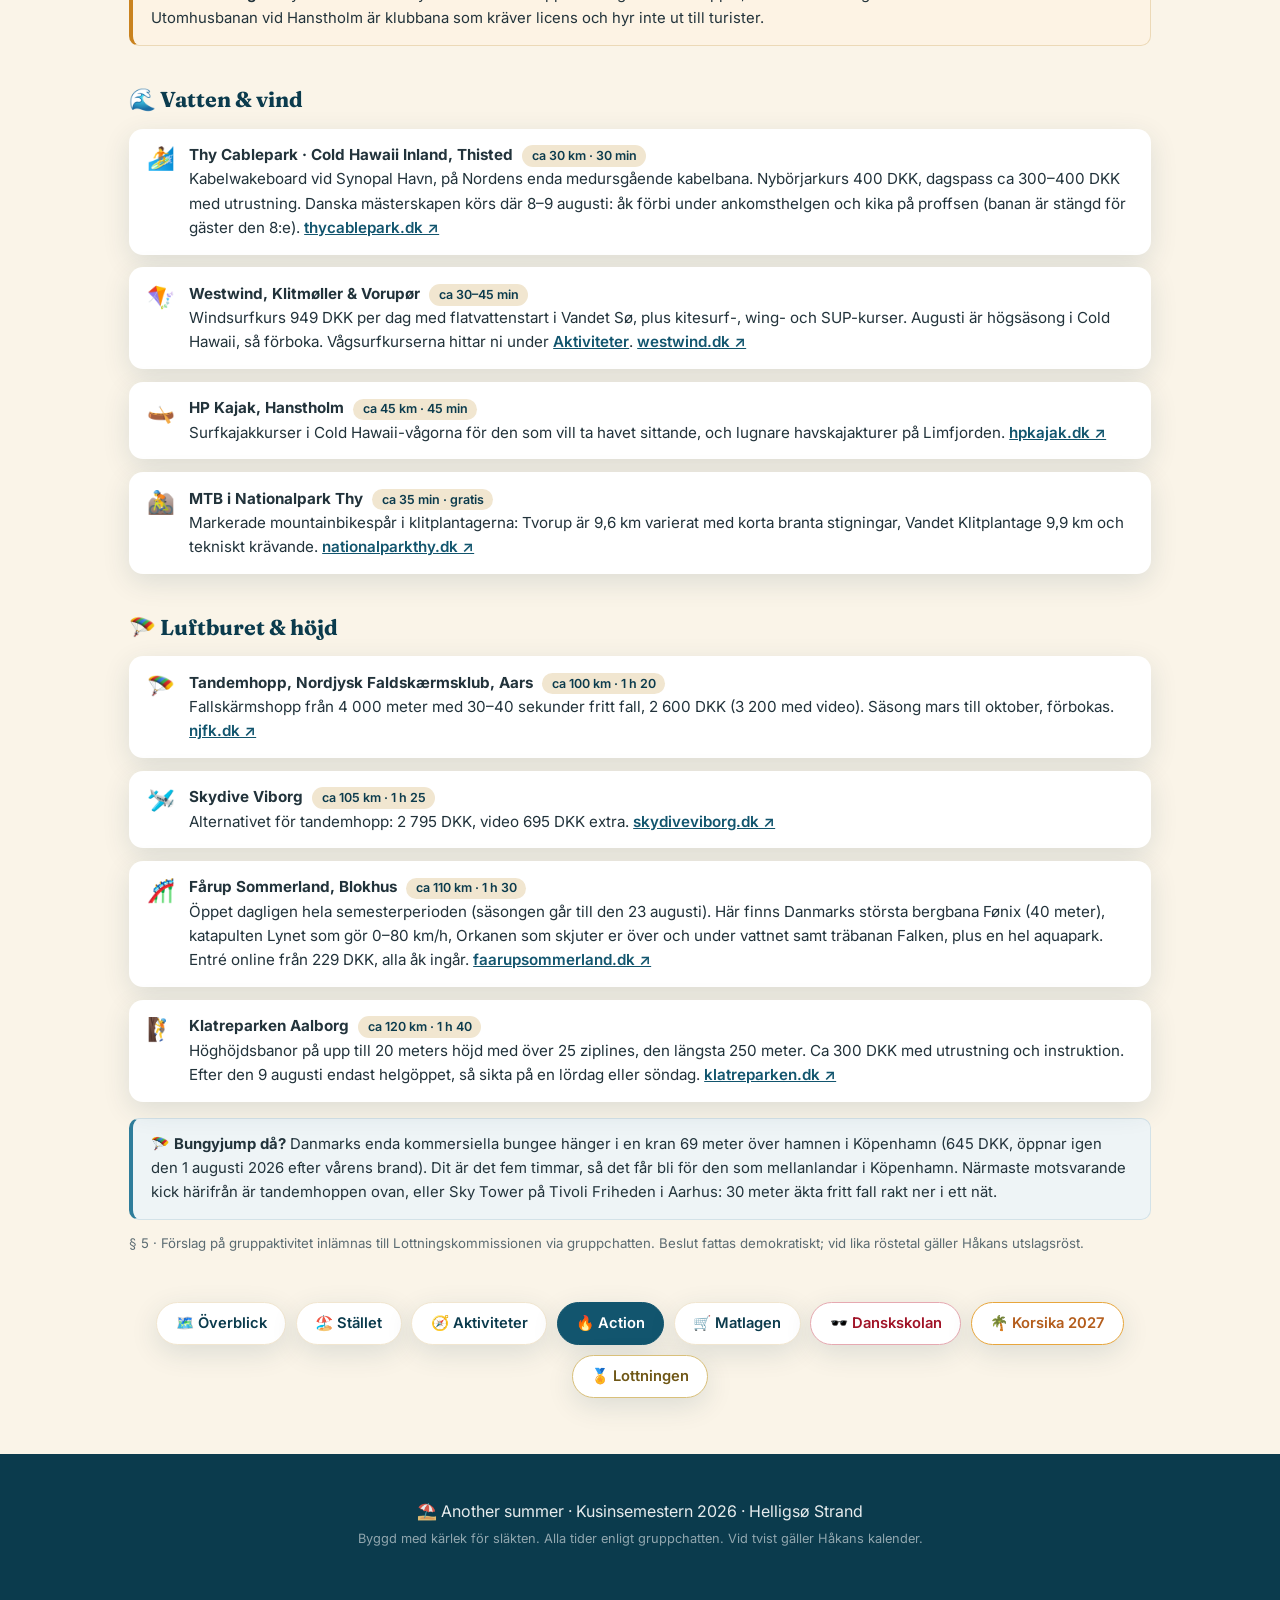
==== commit 4ae3265b: "Ny sida: För matlagen – butiker, sortiment och veganskt Matlagens handlingsguide (matlagen.html), by" ====
--- a/action.html
+++ b/action.html
@@ -21,6 +21,7 @@
       <a href="stallet.html">Stället</a>
       <a href="aktiviteter.html">Aktiviteter</a>
       <a href="action.html" aria-current="page">Action</a>
+      <a href="matlagen.html">Matlagen</a>
       <a href="danskskolan.html">Danskskolan</a>
       <a href="korsika.html">Korsika</a>
       <a href="lottningen.html" class="nav-lott">Lottningen</a>
@@ -144,6 +145,7 @@
         <a href="stallet.html">🏖️ Stället</a>
         <a href="aktiviteter.html">🧭 Aktiviteter</a>
         <a href="action.html" aria-current="page">🔥 Action</a>
+        <a href="matlagen.html">🛒 Matlagen</a>
         <a href="danskskolan.html" class="sn-dansk">🕶️ Danskskolan</a>
         <a href="korsika.html" class="sn-sun">🌴 Korsika 2027</a>
         <a href="lottningen.html" class="sn-gold">🏅 Lottningen</a>
--- a/style.css
+++ b/style.css
@@ -492,6 +492,20 @@
 .section-emoji { margin-right: 0.4rem; }
 .lead { font-size: 1.12rem; color: var(--ink-soft); max-width: 46rem; margin-top: 0; }
 
+/* ─────────────── För matlagen 🛒 ─────────────── */
+.vegan-box {
+  margin: 2rem 0;
+  padding: 1.2rem 1.4rem 1.3rem;
+  background: var(--green-soft);
+  border: 1.5px solid var(--green);
+  border-radius: var(--radius);
+}
+.vegan-box h3 { margin: 0 0 0.6rem; color: #2c5c42; font-size: 1.25rem; }
+.vegan-box p { margin: 0.4rem 0; }
+.vegan-box ul { margin: 0.6rem 0 0.2rem; padding-left: 1.2rem; }
+.vegan-box li { margin: 0.45rem 0; }
+.vegan-box .vegan-fotnot { margin-top: 0.8rem; font-size: 0.85rem; color: #3d5c4b; }
+
 /* ─────────────── Reklamfilm på förstasidan 🎬 ─────────────── */
 .reklam-section { padding-top: 2.4rem; padding-bottom: 0.5rem; }
 .reklam { margin: 0 auto; max-width: 720px; text-align: center; }
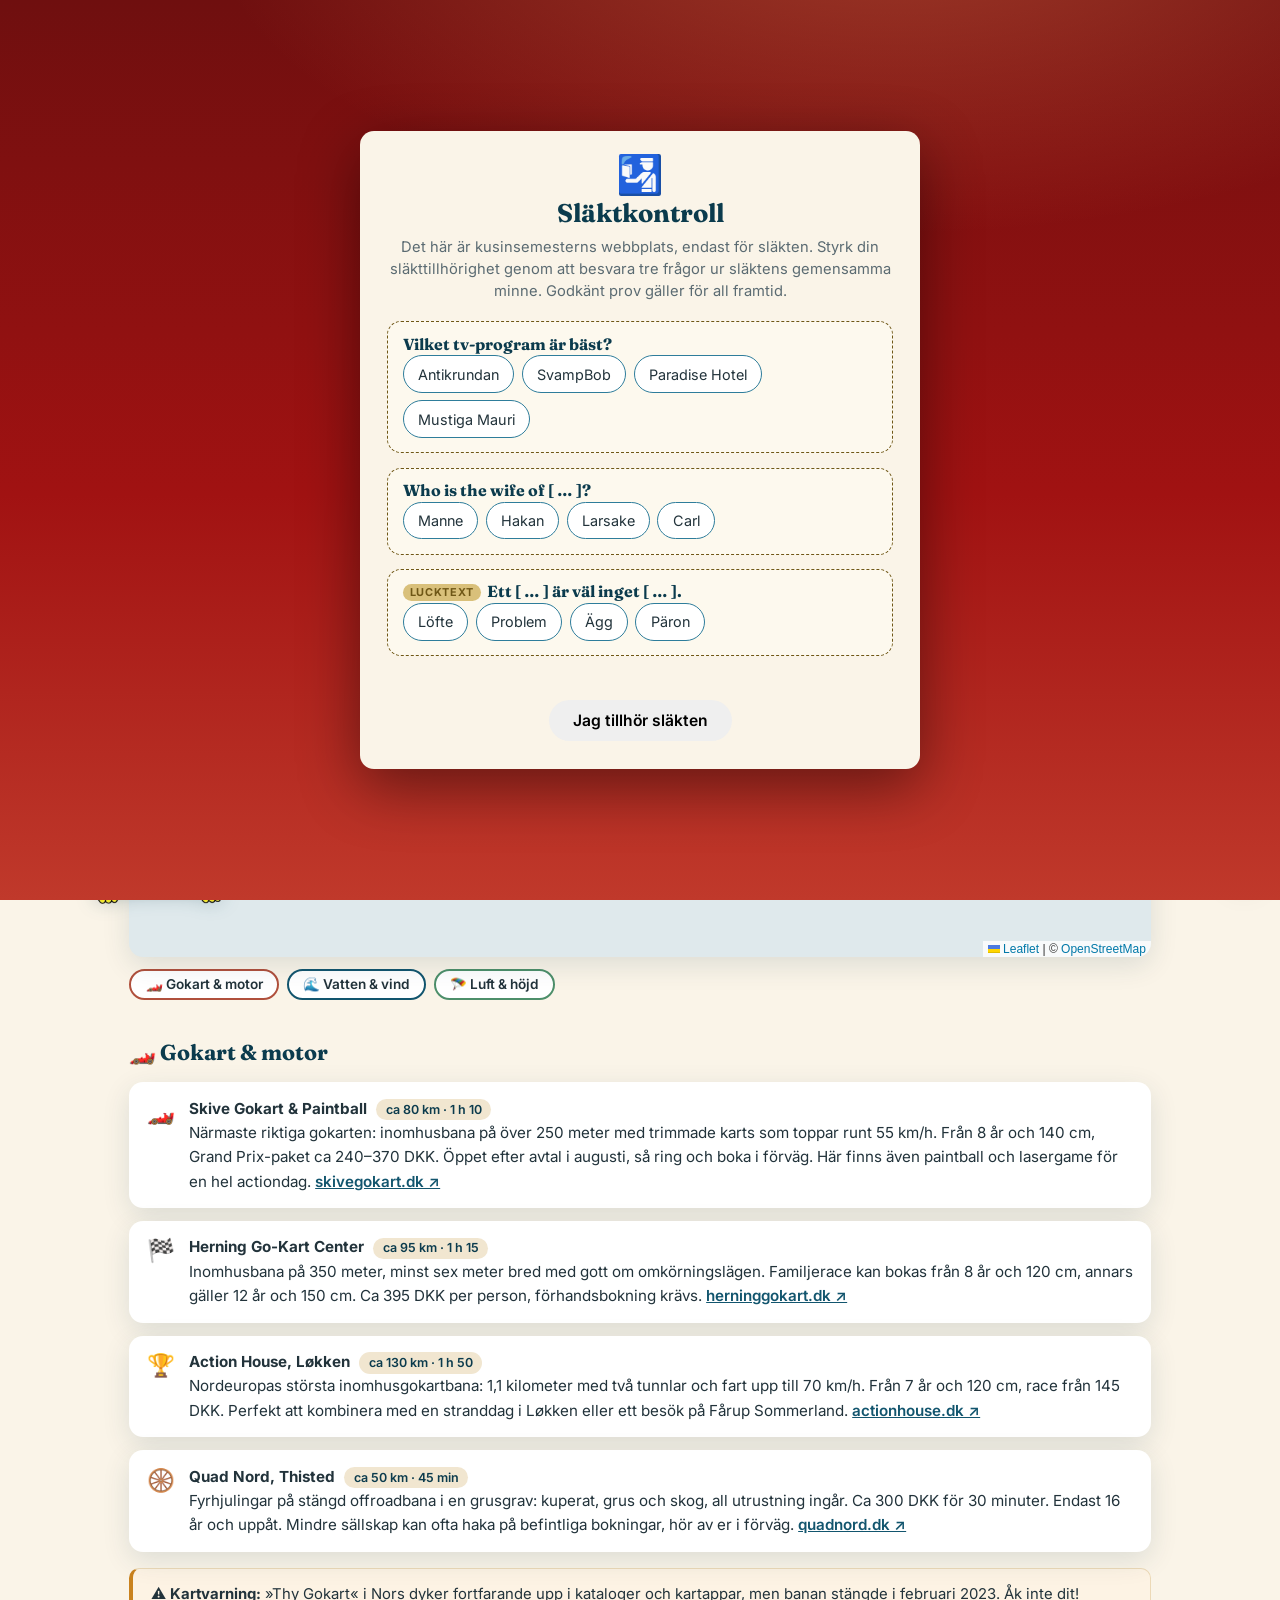
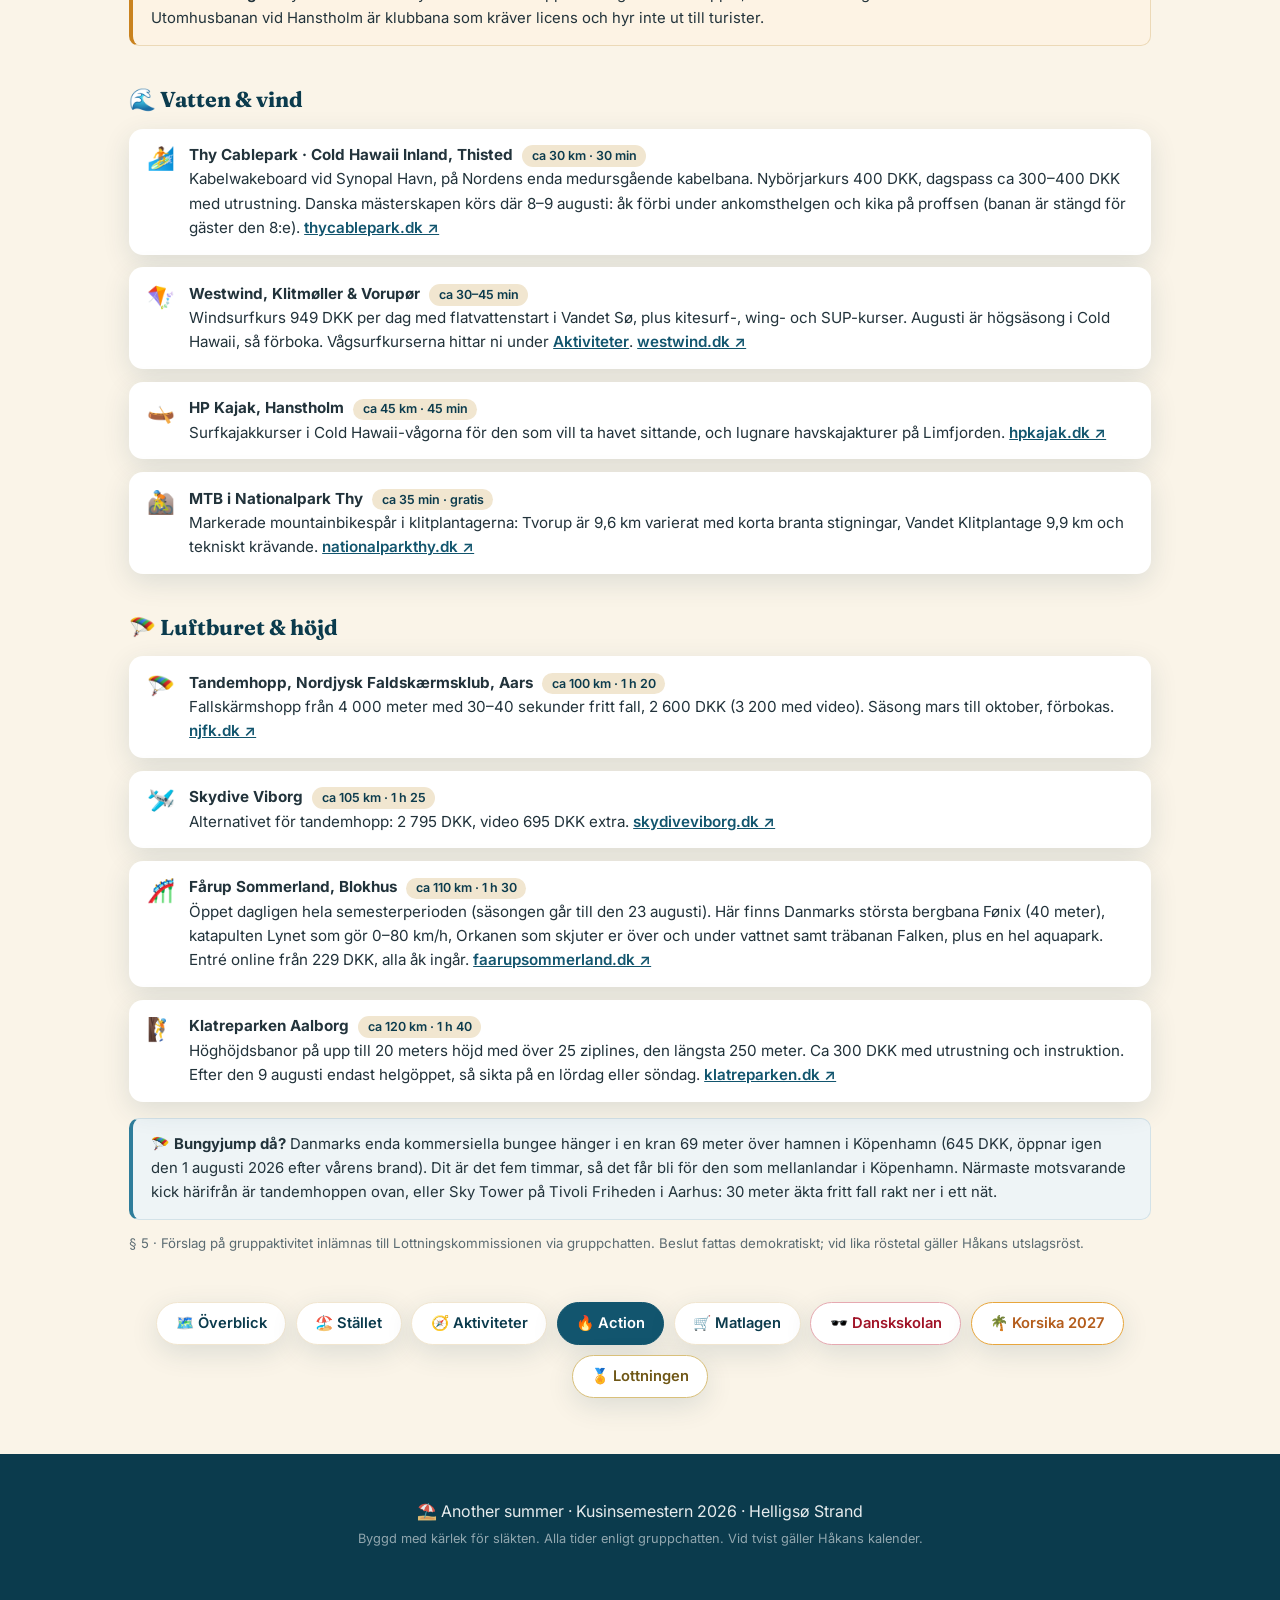
==== commit 1a086932: "Gör sajten installerbar som app på hemskärmen Manifest, ikoner (parasollen på stranden, 192/512/mask" ====
--- a/action.html
+++ b/action.html
@@ -10,6 +10,13 @@
   <link rel="preconnect" href="https://fonts.gstatic.com" crossorigin>
   <link href="https://fonts.googleapis.com/css2?family=Fraunces:opsz,wght@9..144,400;9..144,600;9..144,700;9..144,900&family=Inter:wght@400;500;600;700&display=swap" rel="stylesheet">
   <link rel="stylesheet" href="vendor/leaflet/leaflet.css">
+  <link rel="manifest" href="manifest.webmanifest">
+  <meta name="theme-color" content="#0b3b4d">
+  <link rel="apple-touch-icon" href="img/app/apple-touch-icon.png">
+  <meta name="apple-mobile-web-app-capable" content="yes">
+  <meta name="mobile-web-app-capable" content="yes">
+  <meta name="apple-mobile-web-app-title" content="Kusinsemestern">
+  <meta name="apple-mobile-web-app-status-bar-style" content="black-translucent">
   <link rel="stylesheet" href="style.css">
 </head>
 <body>
--- a/style.css
+++ b/style.css
@@ -492,6 +492,194 @@
 .section-emoji { margin-right: 0.4rem; }
 .lead { font-size: 1.12rem; color: var(--ink-soft); max-width: 46rem; margin-top: 0; }
 
+/* ─────────────── Alice födelsedagsspel 🎂 ─────────────── */
+.fodelsedag-band {
+  display: block;
+  width: 100%;
+  padding: 0.55rem 1rem;
+  border: 0;
+  cursor: pointer;
+  text-align: center;
+  font-family: var(--font-display);
+  font-weight: 700;
+  font-size: 0.98rem;
+  color: #6b2b4d;
+  background: linear-gradient(90deg, #ffd9e8, #ffe9b8 50%, #ffd9e8);
+  transition: filter 0.15s ease;
+}
+.fodelsedag-band:hover { filter: brightness(1.04); }
+.fodelsedag-band span { text-decoration: underline; }
+.alice-overlay {
+  position: fixed;
+  inset: 0;
+  z-index: 195;
+  display: flex;
+  padding: 1rem;
+  overflow-y: auto;
+  background:
+    radial-gradient(ellipse 80% 55% at 25% -10%, rgba(255, 170, 200, 0.45), transparent 60%),
+    radial-gradient(ellipse 80% 55% at 80% -10%, rgba(255, 214, 110, 0.4), transparent 60%),
+    linear-gradient(180deg, #4a1d3d 0%, #6b2b4d 55%, #93536f 100%);
+}
+.alice-kort {
+  position: relative;
+  width: min(560px, 100%);
+  margin: auto;
+  background: var(--paper);
+  border-radius: var(--radius);
+  box-shadow: 0 18px 60px rgba(0, 0, 0, 0.45);
+  padding: 1.4rem 1.5rem 1.6rem;
+  text-align: center;
+}
+.alice-stang {
+  position: absolute;
+  top: 10px;
+  right: 10px;
+  width: 38px;
+  height: 38px;
+  border-radius: 50%;
+  border: 0;
+  background: rgba(11, 59, 77, 0.12);
+  color: var(--sea-deep);
+  font-size: 17px;
+  cursor: pointer;
+}
+.alice-stang:hover { background: rgba(11, 59, 77, 0.25); }
+.alice-kort h2 { margin: 0.6rem 0 0.5rem; color: var(--sea-deep); font-size: 1.55rem; }
+.alice-kort p { margin: 0.5rem 0; color: var(--ink-soft); }
+.alice-instruktion { font-size: 0.88rem; }
+.alice-kort .btn { margin-top: 0.8rem; }
+.alice-ansikten {
+  display: flex;
+  align-items: center;
+  justify-content: center;
+  gap: 0.8rem;
+  margin-top: 0.4rem;
+}
+.alice-ansikten img { width: 84px; height: 84px; object-fit: contain; }
+.alice-ansikten .alice-tartbild { width: 130px; height: 130px; }
+.alice-mitt { font-size: 2.2rem; }
+.alice-grattis {
+  font-family: var(--font-display);
+  font-weight: 900;
+  font-size: 1.15rem;
+  color: #b0357a;
+}
+.alice-status { margin: 0.4rem 0 0.6rem; font-weight: 600; color: var(--sea-deep); }
+.alice-plan {
+  position: relative;
+  height: min(56vh, 460px);
+  overflow: hidden;
+  border-radius: 10px;
+  background: linear-gradient(180deg, #bfe3f2 0%, #dff0f7 62%, #f6ecd9 82%, #f0e0bd 100%);
+  touch-action: none;
+  cursor: none;
+}
+.alice-plan.skakar { animation: alice-skak 0.35s ease; }
+@keyframes alice-skak {
+  0%, 100% { transform: translateX(0); }
+  25% { transform: translateX(-7px); }
+  50% { transform: translateX(6px); }
+  75% { transform: translateX(-4px); }
+}
+.alice-spelare {
+  position: absolute;
+  bottom: 4px;
+  left: 0;
+  width: 84px;
+  text-align: center;
+  pointer-events: none;
+  will-change: transform;
+}
+.alice-spelare img {
+  width: 64px;
+  height: 64px;
+  object-fit: contain;
+  filter: drop-shadow(0 2px 4px rgba(0, 0, 0, 0.3));
+}
+.alice-spelare span { display: block; font-size: 26px; margin-top: -10px; }
+.alice-tarta {
+  position: absolute;
+  top: 0;
+  left: 0;
+  width: 64px;
+  height: 64px;
+  object-fit: contain;
+  pointer-events: none;
+  will-change: transform;
+}
+.alice-rop {
+  position: absolute;
+  transform: translate(-50%, -100%);
+  font-family: var(--font-display);
+  font-weight: 900;
+  font-size: 1.1rem;
+  color: #b0357a;
+  text-shadow: 0 1px 0 #fff;
+  pointer-events: none;
+  animation: alice-rop 0.9s ease forwards;
+}
+@keyframes alice-rop {
+  from { opacity: 1; margin-top: 0; }
+  to { opacity: 0; margin-top: -34px; }
+}
+.alice-konfetti {
+  position: absolute;
+  top: 0;
+  pointer-events: none;
+}
+/* Väljarscenen: vem ger sig ut på jakten? */
+.alice-val {
+  display: grid;
+  grid-template-columns: repeat(auto-fill, minmax(74px, 1fr));
+  gap: 0.45rem;
+  margin-top: 0.9rem;
+}
+.alice-val-knapp {
+  display: flex;
+  flex-direction: column;
+  align-items: center;
+  gap: 2px;
+  padding: 0.45rem 0.15rem 0.4rem;
+  background: #eef5f9;
+  border: 2px solid transparent;
+  border-radius: 12px;
+  cursor: pointer;
+  font: inherit;
+  color: var(--sea-deep);
+  transition: transform 0.12s ease, background 0.12s ease, border-color 0.12s ease;
+}
+.alice-val-knapp:hover { transform: translateY(-2px) scale(1.05); background: #e2eff7; }
+.alice-val-knapp.vald { border-color: #b0357a; background: #ffe9f3; }
+.alice-val-knapp img { width: 52px; height: 52px; object-fit: contain; }
+.alice-val-knapp span { font-size: 0.76rem; font-weight: 600; }
+/* Vinnarscenen: hjältens huvud kröns med partyhatten */
+.alice-vinnare-huvud { position: relative; display: inline-block; }
+.alice-vinnare-huvud > img { width: 96px; height: 96px; object-fit: contain; }
+.alice-ansikten .alice-vinnare-hatt,
+.alice-vinnare-hatt {
+  position: absolute;
+  top: -44px;
+  left: 52%;
+  width: 72px;
+  height: 72px;
+  transform: translateX(-50%) rotate(-5deg);
+  pointer-events: none;
+}
+.alice-hatt-info { font-size: 0.95rem; }
+.alice-hatt-status {
+  min-height: 1.2em;
+  margin-top: 0.6rem;
+  padding: 0.45rem 0.8rem;
+  background: #fff4dd;
+  border-radius: 10px;
+  font-size: 0.88rem;
+  font-weight: 600;
+}
+@media (prefers-reduced-motion: reduce) {
+  .alice-plan.skakar { animation: none; }
+}
+
 /* ─────────────── För matlagen 🛒 ─────────────── */
 .vegan-box {
   margin: 2rem 0;
@@ -506,10 +694,13 @@
 .vegan-box li { margin: 0.45rem 0; }
 .vegan-box .vegan-fotnot { margin-top: 0.8rem; font-size: 0.85rem; color: #3d5c4b; }
 
-/* ─────────────── Reklamfilm på förstasidan 🎬 ─────────────── */
-.reklam-section { padding-top: 2.4rem; padding-bottom: 0.5rem; }
-.reklam { margin: 0 auto; max-width: 720px; text-align: center; }
-.reklam-video {
+/* ─────────────── Släktens film på förstasidan 🎬 ───────────────
+   Klassnamnen undviker med flit ordet »reklam«: annonsblockerarnas
+   svenska filterlistor döljer sådana element, och då skulle släktens
+   egen film försvinna från sidan på datorer med blockerare. */
+.filmruta-section { padding-top: 2.4rem; padding-bottom: 0.5rem; }
+.filmruta { margin: 0 auto; max-width: 720px; text-align: center; }
+.filmruta-video {
   display: block;
   width: 100%;
   height: auto;
@@ -1031,6 +1222,18 @@
   transform: translate(-50%, -50%);
   object-fit: contain;
   filter: drop-shadow(0 2px 3px rgba(0, 0, 0, 0.35));
+}
+/* Dagens tårtjaktvinnare kröns med partyhatt, resten av dagen */
+.surfer-hatt {
+  position: absolute;
+  top: -25%;
+  left: 52%;
+  width: 42%;
+  height: 42%;
+  transform: translateX(-50%) rotate(-6deg);
+  object-fit: contain;
+  filter: drop-shadow(0 2px 3px rgba(0, 0, 0, 0.3));
+  pointer-events: none;
 }
 @media (prefers-reduced-motion: reduce) {
   .surfer { display: none; }
@@ -1169,6 +1372,63 @@
 }
 
 /* ─────────────── Personalisera (redigeringsläge) ✏️ ─────────────── */
+/* ─────────────── Appen på hemskärmen 📲 ───────────────
+   Diskret erbjudande nere till vänster (pennan bor till höger). Visas bara
+   när installation faktiskt är möjlig, och aldrig igen efter »nej tack«. */
+.app-pill {
+  position: fixed;
+  left: 12px;
+  bottom: 12px;
+  z-index: 96;
+  display: flex;
+  align-items: center;
+  gap: 4px;
+  flex-wrap: wrap;
+  max-width: min(340px, calc(100vw - 80px));
+  padding: 5px 6px 5px 10px;
+  background: var(--sea-deep);
+  color: #fff;
+  border-radius: 999px;
+  box-shadow: var(--shadow);
+  animation: app-in 0.35s ease both;
+}
+.app-pill.visar-hjalp { border-radius: 16px; padding: 10px 12px; }
+@keyframes app-in {
+  from { opacity: 0; transform: translateY(12px); }
+  to { opacity: 1; transform: translateY(0); }
+}
+.app-pill-knapp {
+  border: 0;
+  background: none;
+  color: inherit;
+  font: inherit;
+  font-weight: 600;
+  font-size: 0.88rem;
+  padding: 4px 2px;
+  cursor: pointer;
+}
+.app-pill-stang {
+  border: 0;
+  background: rgba(255, 255, 255, 0.16);
+  color: inherit;
+  width: 26px;
+  height: 26px;
+  border-radius: 50%;
+  font-size: 13px;
+  cursor: pointer;
+  flex: none;
+}
+.app-pill-stang:hover { background: rgba(255, 255, 255, 0.3); }
+.app-pill-hjalp {
+  flex-basis: 100%;
+  margin: 4px 2px 2px;
+  font-size: 0.82rem;
+  line-height: 1.4;
+}
+@media (prefers-reduced-motion: reduce) {
+  .app-pill { animation: none; }
+}
+
 .edit-fab {
   position: fixed;
   right: 14px;
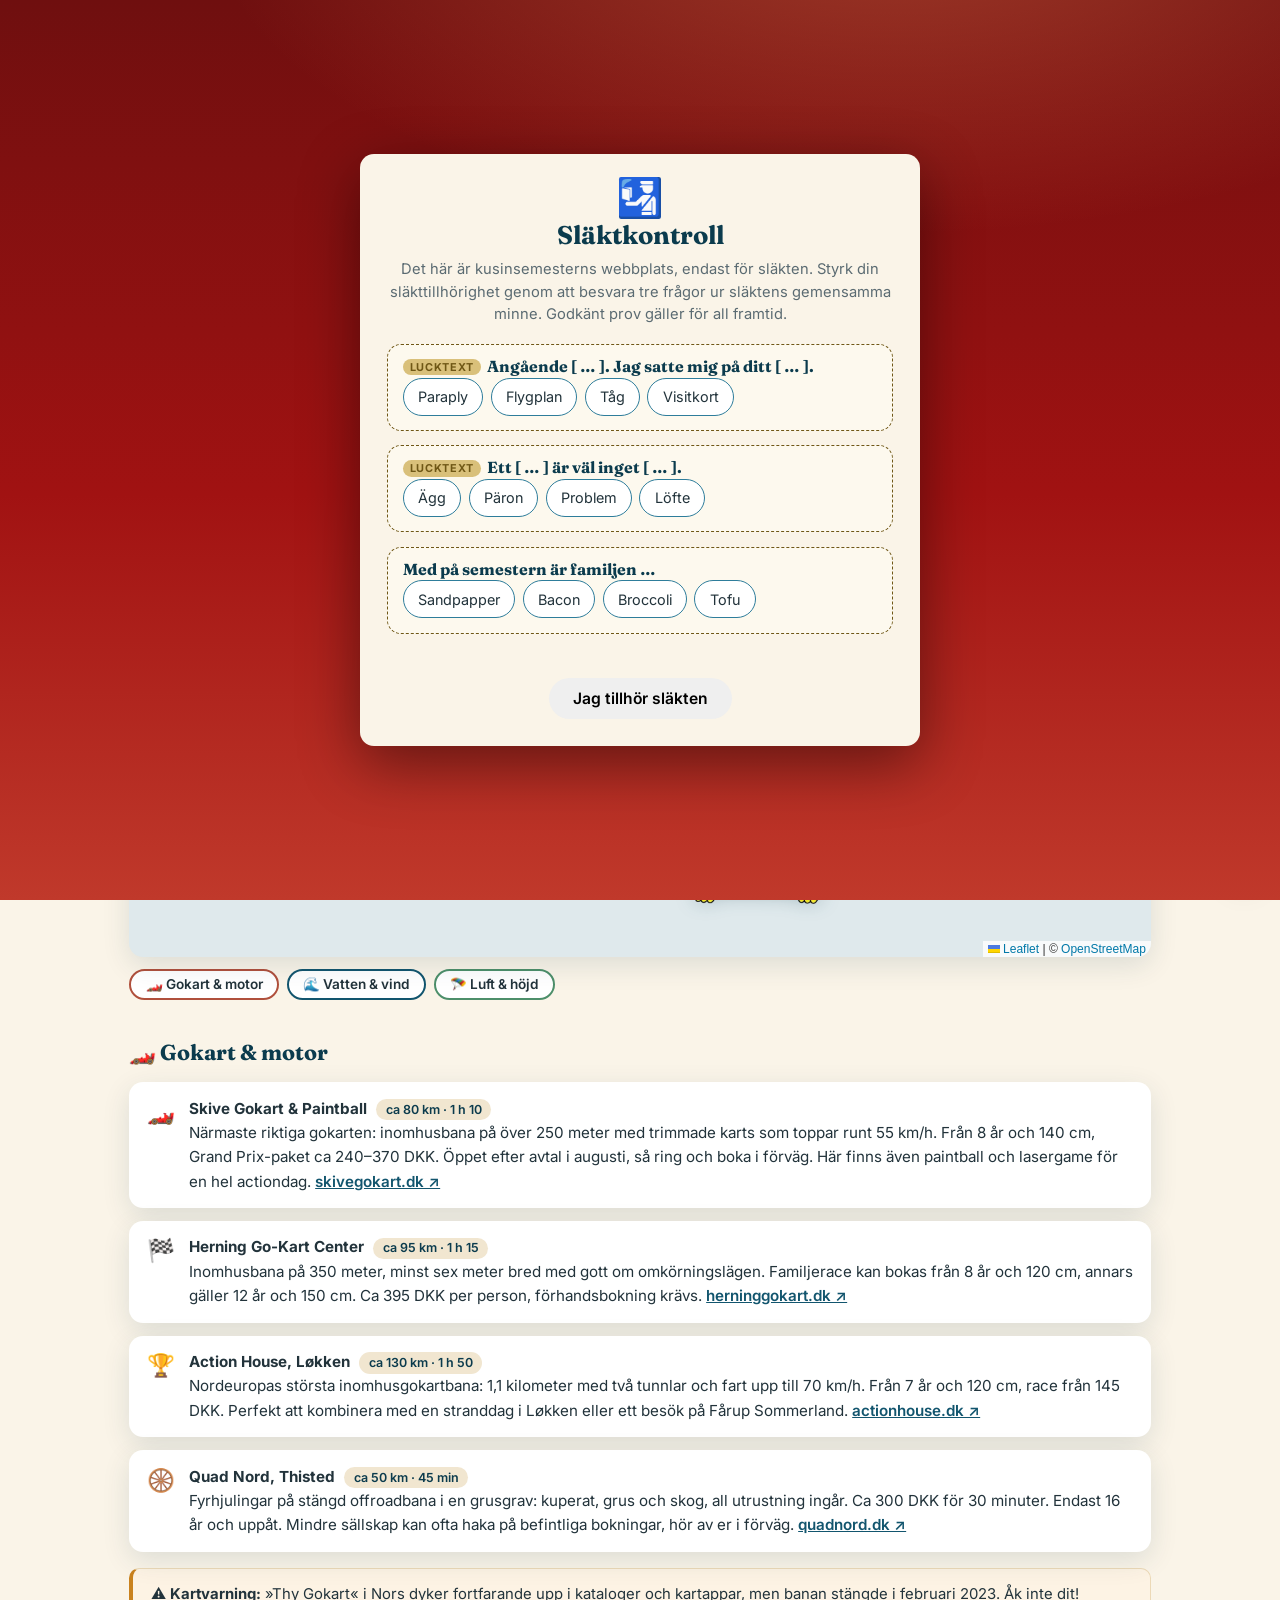
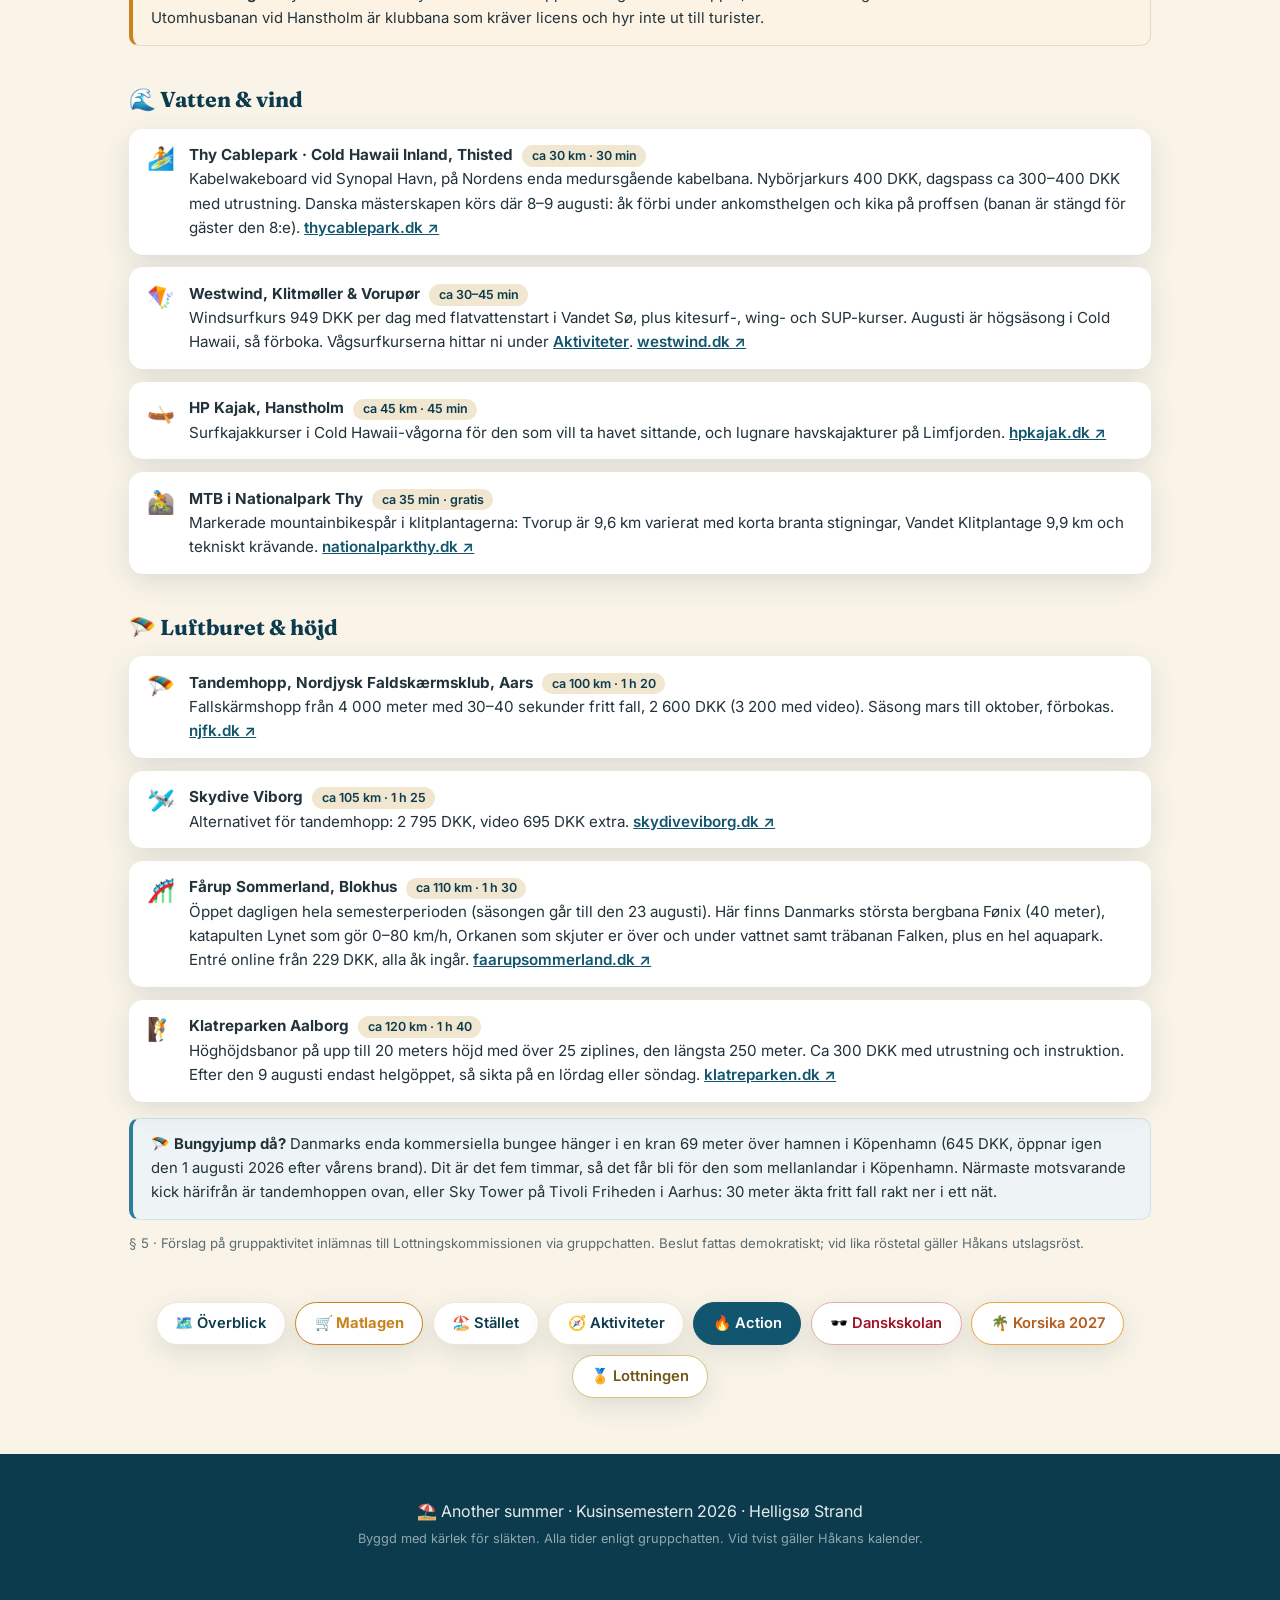
==== commit 49d14b74: "Matlagen i rampljuset: flik nr två, prestationsknapp och bredare bonuskort Matlagsfliken ligger nu s" ====
--- a/action.html
+++ b/action.html
@@ -25,10 +25,10 @@
     <a class="brand" href="index.html">⛱️ Kusinsemestern <span>2026</span></a>
     <div class="navlinks">
       <a href="index.html">Överblick</a>
+      <a href="matlagen.html" class="nav-mat">Matlagen</a>
       <a href="stallet.html">Stället</a>
       <a href="aktiviteter.html">Aktiviteter</a>
       <a href="action.html" aria-current="page">Action</a>
-      <a href="matlagen.html">Matlagen</a>
       <a href="danskskolan.html">Danskskolan</a>
       <a href="korsika.html">Korsika</a>
       <a href="lottningen.html" class="nav-lott">Lottningen</a>
@@ -149,10 +149,10 @@
 
       <nav class="section-nav" aria-label="Alla sidor">
         <a href="index.html">🗺️ Överblick</a>
+        <a href="matlagen.html" class="sn-mat">🛒 Matlagen</a>
         <a href="stallet.html">🏖️ Stället</a>
         <a href="aktiviteter.html">🧭 Aktiviteter</a>
         <a href="action.html" aria-current="page">🔥 Action</a>
-        <a href="matlagen.html">🛒 Matlagen</a>
         <a href="danskskolan.html" class="sn-dansk">🕶️ Danskskolan</a>
         <a href="korsika.html" class="sn-sun">🌴 Korsika 2027</a>
         <a href="lottningen.html" class="sn-gold">🏅 Lottningen</a>
--- a/style.css
+++ b/style.css
@@ -78,6 +78,17 @@
   background: rgba(217, 192, 122, 0.28);
   color: #f4e4b0;
 }
+/* Matlagen är het mitt under semestern – solfärgad knapp som syns direkt. */
+.navlinks a.nav-mat:not([aria-current="page"]) {
+  color: #fff;
+  background: linear-gradient(160deg, var(--sun), var(--sun-deep));
+  font-weight: 700;
+  box-shadow: 0 2px 10px rgba(201, 130, 30, 0.45);
+}
+.navlinks a.nav-mat:not([aria-current="page"]):hover {
+  background: linear-gradient(160deg, #f2b64f, var(--sun));
+  color: #fff;
+}
 
 /* ─────────────── Hero ─────────────── */
 .hero {
@@ -481,6 +492,12 @@
   border-color: var(--gold-deep);
   color: #fff;
 }
+.section-nav a.sn-mat { border-color: var(--sun-deep); color: var(--sun-deep); font-weight: 700; }
+.section-nav a.sn-mat[aria-current="page"] {
+  background: linear-gradient(135deg, var(--sun), var(--sun-deep));
+  border-color: var(--sun-deep);
+  color: #fff;
+}
 
 /* ─────────────── Sections ─────────────── */
 .section { max-width: 1060px; margin: 0 auto; padding: 3.5rem 1.2rem; }
@@ -678,6 +695,150 @@
 }
 @media (prefers-reduced-motion: reduce) {
   .alice-plan.skakar { animation: none; }
+}
+
+/* ─────────────── Toppsektionen: väder och dagens ord 🌤️🇩🇰 ───────────────
+   Ligger direkt under filmen, ovanför överblicken – det första man ser. */
+.topp-section { padding-top: 1.4rem; padding-bottom: 0.4rem; }
+
+/* ─────────────── Dagens danska ord 🇩🇰 ─────────────── */
+.dagens-ord {
+  margin-top: 1rem;
+  padding: 0.9rem 1.1rem 1rem;
+  background: linear-gradient(150deg, #f6e2e2, var(--paper) 75%);
+  border: 1px solid rgba(176, 80, 60, 0.25);
+  border-radius: var(--radius);
+  box-shadow: var(--shadow);
+}
+.ord-etikett {
+  margin: 0;
+  font-family: var(--font-display);
+  font-weight: 700;
+  font-size: 0.95rem;
+  color: var(--sea-deep);
+}
+.ord-sjalva {
+  display: flex;
+  align-items: center;
+  gap: 0.5rem;
+  flex-wrap: wrap;
+  margin: 0.15rem 0 0;
+}
+.ord-ord {
+  font-family: var(--font-display);
+  font-weight: 900;
+  font-size: 1.9rem;
+  line-height: 1.1;
+  color: var(--danger);
+}
+.ord-lyssna {
+  width: 36px;
+  height: 36px;
+  border: 0;
+  border-radius: 50%;
+  background: rgba(176, 80, 60, 0.14);
+  font-size: 17px;
+  cursor: pointer;
+  flex: none;
+  transition: transform 0.12s ease, background 0.15s ease;
+}
+.ord-lyssna:hover { background: rgba(176, 80, 60, 0.28); }
+.ord-lyssna.later { animation: ord-puls 0.9s ease-in-out infinite; }
+@keyframes ord-puls {
+  0%, 100% { transform: scale(1); }
+  50% { transform: scale(1.15); }
+}
+.ord-uttal { margin: 0.1rem 0 0; color: var(--ink-soft); font-size: 0.85rem; font-style: italic; }
+.ord-betyder { margin: 0.35rem 0 0; color: var(--ink); font-weight: 600; }
+.ord-exempel { margin: 0.5rem 0 0.6rem; color: var(--ink-soft); font-size: 0.92rem; }
+.ord-sv { color: var(--sea-light); }
+.ord-lank { font-size: 0.88rem; }
+@media (prefers-reduced-motion: reduce) {
+  .ord-lyssna.later { animation: none; }
+}
+
+/* ─────────────── Vädret på plats 🌤️ ───────────────
+   Helligsø stort till vänster med dagarna framåt, Korsika som ett litet
+   avundsjukt vykort bredvid. På mobilen staplas de på varandra. */
+.vader {
+  display: grid;
+  grid-template-columns: minmax(0, 2.1fr) minmax(0, 1fr);
+  gap: 1rem;
+  margin-top: 0.9rem;
+}
+.vader-nu, .vader-korsika {
+  padding: 1rem 1.1rem 1.1rem;
+  border-radius: var(--radius);
+  box-shadow: var(--shadow);
+}
+.vader-nu {
+  background: linear-gradient(160deg, #e8f3f8, var(--paper) 70%);
+  border: 1px solid rgba(11, 59, 77, 0.12);
+}
+.vader-korsika {
+  background: linear-gradient(160deg, #fdeccf, #fdf6e6 75%);
+  border: 1px solid rgba(201, 130, 30, 0.28);
+  text-align: center;
+}
+.vader-plats {
+  margin: 0;
+  font-family: var(--font-display);
+  font-weight: 700;
+  font-size: 0.95rem;
+  color: var(--sea-deep);
+}
+.vader-stor {
+  display: flex;
+  align-items: center;
+  gap: 0.5rem;
+  margin: 0.2rem 0 0.1rem;
+}
+.vader-korsika .vader-stor { justify-content: center; }
+.vader-emoji { font-size: 2.6rem; line-height: 1; }
+.vader-grad {
+  font-family: var(--font-display);
+  font-weight: 900;
+  font-size: 2.5rem;
+  color: var(--sea-deep);
+}
+.vader-text { margin: 0.1rem 0 0; color: var(--ink-soft); font-size: 0.9rem; }
+.vader-skillnad {
+  margin: 0.6rem 0 0.2rem;
+  font-family: var(--font-display);
+  font-weight: 700;
+  font-size: 0.95rem;
+  color: var(--sun-deep);
+}
+.vader-lank { font-size: 0.88rem; }
+.vader-dagar {
+  display: grid;
+  grid-template-columns: repeat(6, minmax(0, 1fr));
+  gap: 0.35rem;
+  margin-top: 0.9rem;
+  padding-top: 0.8rem;
+  border-top: 1px solid rgba(11, 59, 77, 0.12);
+}
+.vader-dag {
+  display: flex;
+  flex-direction: column;
+  align-items: center;
+  gap: 1px;
+  padding: 0.35rem 0.1rem;
+  background: rgba(255, 255, 255, 0.6);
+  border-radius: 10px;
+  text-align: center;
+}
+.vd-namn { font-size: 0.74rem; font-weight: 600; color: var(--ink-soft); text-transform: lowercase; }
+.vd-emoji { font-size: 1.3rem; line-height: 1.2; }
+.vd-grad { font-size: 0.82rem; color: var(--sea-deep); white-space: nowrap; }
+.vd-min { color: var(--ink-soft); }
+.vd-regn { font-size: 0.7rem; color: var(--sea-light); white-space: nowrap; }
+.vader-laddar { margin: 0; color: var(--ink-soft); }
+@media (max-width: 700px) {
+  .vader { grid-template-columns: 1fr; }
+  .vader-dagar { grid-template-columns: repeat(3, minmax(0, 1fr)); gap: 0.45rem; }
+  .vader-korsika { text-align: left; }
+  .vader-korsika .vader-stor { justify-content: flex-start; }
 }
 
 /* ─────────────── För matlagen 🛒 ─────────────── */
@@ -1372,6 +1533,487 @@
 }
 
 /* ─────────────── Personalisera (redigeringsläge) ✏️ ─────────────── */
+/* ─────────────── Lottningens direktsändning 🏅📡 ───────────────
+   Scenen där dagens kockar surfar in från var sitt håll och gör high five.
+   Protokollraderna återanvänder .result-row-utseendet. */
+.lott-regler { margin: 0.6rem 0 0; padding-left: 1.2rem; }
+.lott-regler li { margin: 0.4rem 0; }
+.lott-liveband {
+  display: inline-block;
+  margin: 0.2rem 0 0.3rem;
+  background: #c62828;
+  color: #fff;
+  font-family: var(--font-display);
+  font-weight: 700;
+  font-size: 0.85rem;
+  letter-spacing: 0.06em;
+  padding: 0.25rem 0.85rem;
+  border-radius: 999px;
+  animation: lott-puls 1.6s ease-in-out infinite;
+}
+@keyframes lott-puls {
+  0%, 100% { opacity: 1; }
+  50% { opacity: 0.55; }
+}
+.lott-scen {
+  position: relative;
+  height: 250px;
+  margin: 0.9rem 0 0.5rem;
+  border-radius: var(--radius);
+  overflow: hidden;
+  background:
+    radial-gradient(ellipse 90% 40% at 50% -12%, rgba(255, 236, 170, 0.55), transparent 60%),
+    linear-gradient(180deg, #8cc9e0 0%, #2e7d9b 55%, #12556e 100%);
+  box-shadow: inset 0 -30px 40px rgba(11, 59, 77, 0.35);
+}
+.lott-scen-dag {
+  position: relative;
+  z-index: 3;
+  margin: 0.65rem 0 0;
+  text-align: center;
+  font-family: var(--font-display);
+  font-weight: 900;
+  font-size: 1.45rem;
+  color: #fff;
+  text-shadow: 0 2px 12px rgba(11, 59, 77, 0.7);
+}
+.lott-vatten { position: absolute; inset: 0; }
+.lott-surfare {
+  position: absolute;
+  bottom: 10px;
+  width: 116px;
+  height: 116px;
+  transition: left 1.05s cubic-bezier(0.3, 0.9, 0.4, 1);
+  will-change: left, transform;
+}
+.lott-kropp {
+  width: 100%;
+  height: 100%;
+  object-fit: contain;
+  filter: drop-shadow(0 3px 5px rgba(0, 0, 0, 0.3));
+}
+.lott-surfare.vand .lott-kropp { transform: scaleX(-1); }
+.lott-ansikte {
+  position: absolute;
+  top: 16.7%;
+  left: 50%;
+  width: 46%;
+  height: 46%;
+  transform: translate(-50%, -50%);
+  object-fit: contain;
+  filter: drop-shadow(0 2px 3px rgba(0, 0, 0, 0.35));
+}
+.lott-namn {
+  position: absolute;
+  left: 50%;
+  bottom: -6px;
+  transform: translateX(-50%);
+  background: rgba(255, 255, 255, 0.92);
+  color: var(--sea-deep);
+  font-family: var(--font-display);
+  font-weight: 700;
+  font-size: 0.78rem;
+  padding: 0.08rem 0.5rem;
+  border-radius: 999px;
+  white-space: nowrap;
+}
+.lott-surfare.hifajv { animation: lott-hej 0.9s cubic-bezier(0.3, 1.4, 0.5, 1); }
+.lott-surfare.vand.hifajv { animation-name: lott-hej-vand; }
+@keyframes lott-hej {
+  0% { transform: translate(0, 0) rotate(0); }
+  45% { transform: translate(16px, -32px) rotate(10deg); }
+  70% { transform: translate(6px, 4px) rotate(3deg); }
+  100% { transform: translate(0, 0) rotate(0); }
+}
+@keyframes lott-hej-vand {
+  0% { transform: translate(0, 0) rotate(0); }
+  45% { transform: translate(-16px, -32px) rotate(-10deg); }
+  70% { transform: translate(-6px, 4px) rotate(-3deg); }
+  100% { transform: translate(0, 0) rotate(0); }
+}
+.lott-smack {
+  position: absolute;
+  left: 50%;
+  top: 32%;
+  z-index: 4;
+  font-size: 58px;
+  transform: translate(-50%, -50%);
+  pointer-events: none;
+  text-shadow: 0 0 22px rgba(255, 232, 150, 0.95);
+  animation: lott-smack 0.95s ease-out forwards;
+}
+@keyframes lott-smack {
+  0% { transform: translate(-50%, -50%) scale(0.2) rotate(-25deg); opacity: 0; }
+  30% { transform: translate(-50%, -50%) scale(1.55) rotate(8deg); opacity: 1; }
+  100% { transform: translate(-50%, -50%) scale(1.1) rotate(0); opacity: 0; }
+}
+.lott-kontroll {
+  margin-top: 0.8rem;
+  padding: 0.9rem 1rem;
+  background: rgba(232, 166, 60, 0.1);
+  border: 1px dashed rgba(154, 123, 45, 0.5);
+  border-radius: 12px;
+}
+.lott-kock { white-space: nowrap; }
+.lott-mini {
+  width: 26px;
+  height: 26px;
+  object-fit: contain;
+  vertical-align: -7px;
+  margin-right: 3px;
+}
+@media (max-width: 640px) {
+  .lott-scen { height: 205px; }
+  .lott-surfare { width: 86px; height: 86px; }
+  .lott-namn { font-size: 0.68rem; }
+  .lott-smack { font-size: 44px; }
+}
+@media (prefers-reduced-motion: reduce) {
+  .lott-surfare { transition: none; }
+  .lott-surfare.hifajv, .lott-surfare.vand.hifajv { animation: none; }
+  .lott-liveband { animation: none; }
+  .lott-smack { animation-duration: 0.2s; }
+}
+
+/* ─────────────── Ur köket: matlagens bilder 📸 ───────────────
+   Galleriremsa under dagens rad i schemat + lyftvisning i helskärm. */
+.mat-galleri {
+  margin: 0;
+  padding: 0.65rem 1.1rem 0.95rem;
+  border-top: 1px dashed rgba(154, 123, 45, 0.4);
+}
+.mat-galleri-rubrik {
+  margin: 0 0 0.55rem;
+  font-family: var(--font-display);
+  font-weight: 700;
+  font-size: 0.92rem;
+  color: var(--gold-deep);
+}
+.mat-galleri-rutor {
+  display: grid;
+  grid-template-columns: repeat(auto-fill, minmax(130px, 1fr));
+  gap: 0.5rem;
+}
+.mat-ruta {
+  position: relative;
+  padding: 0;
+  border: 0;
+  border-radius: 10px;
+  overflow: hidden;
+  cursor: pointer;
+  background: #000;
+  aspect-ratio: 3 / 2;
+  box-shadow: 0 3px 10px rgba(11, 59, 77, 0.18);
+  transition: transform 0.12s ease, box-shadow 0.12s ease;
+}
+.mat-ruta:hover { transform: translateY(-2px) scale(1.02); box-shadow: 0 8px 20px rgba(11, 59, 77, 0.3); }
+.mat-ruta img {
+  width: 100%;
+  height: 100%;
+  object-fit: cover;
+  display: block;
+}
+.mat-ruta-kurs {
+  position: absolute;
+  left: 6px;
+  bottom: 6px;
+  padding: 0.1rem 0.5rem;
+  background: rgba(11, 59, 77, 0.78);
+  color: #fff;
+  font-family: var(--font-display);
+  font-weight: 700;
+  font-size: 0.72rem;
+  border-radius: 999px;
+}
+.mat-lyft {
+  position: fixed;
+  inset: 0;
+  z-index: 220;
+  display: flex;
+  align-items: center;
+  justify-content: center;
+  background: rgba(6, 28, 38, 0.93);
+  padding: 1rem;
+}
+.mat-lyft figure {
+  margin: 0;
+  max-width: min(1100px, 94vw);
+  text-align: center;
+}
+.mat-lyft img {
+  max-width: 100%;
+  max-height: 76vh;
+  border-radius: 12px;
+  box-shadow: 0 20px 70px rgba(0, 0, 0, 0.6);
+}
+.mat-lyft figcaption {
+  margin-top: 0.7rem;
+  color: #f2ead8;
+  font-size: 0.95rem;
+  line-height: 1.45;
+  max-width: 640px;
+  margin-left: auto;
+  margin-right: auto;
+}
+.mat-kurs {
+  display: inline-block;
+  margin-right: 0.4rem;
+  padding: 0.05rem 0.55rem;
+  background: var(--sun);
+  color: #3c2a05;
+  font-family: var(--font-display);
+  font-weight: 700;
+  font-size: 0.78rem;
+  border-radius: 999px;
+  vertical-align: 1px;
+}
+.mat-lyft-stang, .mat-lyft-pil {
+  position: absolute;
+  border: 0;
+  background: rgba(255, 255, 255, 0.14);
+  color: #fff;
+  cursor: pointer;
+  border-radius: 50%;
+  transition: background 0.15s ease;
+}
+.mat-lyft-stang:hover, .mat-lyft-pil:hover { background: rgba(255, 255, 255, 0.3); }
+.mat-lyft-stang { top: 14px; right: 14px; width: 42px; height: 42px; font-size: 18px; }
+.mat-lyft-pil {
+  top: 50%;
+  transform: translateY(-50%);
+  width: 46px;
+  height: 46px;
+  font-size: 26px;
+  line-height: 1;
+}
+.mat-lyft-bak { left: 10px; }
+.mat-lyft-fram { right: 10px; }
+@media (max-width: 640px) {
+  .mat-galleri-rutor { grid-template-columns: repeat(2, 1fr); }
+  .mat-lyft-pil { top: auto; bottom: 12px; transform: none; }
+  .mat-lyft-bak { left: 24vw; }
+  .mat-lyft-fram { right: 24vw; }
+}
+
+/* ─────────────── Dagskorten: en dag = en enhet 🗓️ ───────────────
+   Omslag, datum, kockar och taffel samlade på ett kort med guldkant.
+   Dagens kort lyser extra. */
+.dag-kort {
+  margin: 1.3rem 0;
+  background: linear-gradient(172deg, #fffdf8, var(--parchment) 78%);
+  border: 1px solid rgba(154, 123, 45, 0.3);
+  border-radius: 18px;
+  overflow: hidden;
+  box-shadow: 0 6px 26px rgba(11, 59, 77, 0.12);
+  transition: transform 0.14s ease, box-shadow 0.14s ease;
+}
+.dag-kort:hover { transform: translateY(-2px); box-shadow: 0 12px 36px rgba(11, 59, 77, 0.18); }
+.dag-kort-idag {
+  border: 2px solid var(--sun-deep);
+  box-shadow: 0 10px 34px rgba(201, 130, 30, 0.35);
+}
+.dag-kort-huvud {
+  display: flex;
+  align-items: center;
+  gap: 1rem;
+  padding: 0.7rem 1.1rem;
+}
+.dag-datum {
+  display: flex;
+  flex-direction: column;
+  align-items: center;
+  min-width: 62px;
+  padding-right: 0.9rem;
+  border-right: 1px solid rgba(11, 59, 77, 0.14);
+}
+.dag-nr {
+  font-family: var(--font-display);
+  font-weight: 900;
+  font-size: 1.8rem;
+  line-height: 1.05;
+  color: var(--sea-deep);
+}
+.dag-veckodag {
+  font-size: 0.68rem;
+  font-weight: 600;
+  letter-spacing: 0.08em;
+  text-transform: uppercase;
+  color: var(--ink-soft);
+}
+.dag-kockar {
+  display: flex;
+  align-items: center;
+  flex-wrap: wrap;
+  gap: 0.15rem;
+  font-family: var(--font-display);
+  font-weight: 700;
+  font-size: 1.05rem;
+  color: var(--sea-deep);
+}
+.dag-kockar .amp { color: var(--sun-deep); }
+.dag-idag {
+  margin-left: auto;
+  flex: none;
+  padding: 0.22rem 0.7rem;
+  background: linear-gradient(160deg, var(--sun), var(--sun-deep));
+  color: #fff;
+  font-family: var(--font-display);
+  font-weight: 700;
+  font-size: 0.74rem;
+  letter-spacing: 0.09em;
+  text-transform: uppercase;
+  border-radius: 999px;
+  box-shadow: 0 2px 8px rgba(201, 130, 30, 0.4);
+}
+/* Dagens omslagsbild: fullbredd överdel i kortet */
+.dag-omslag {
+  display: block;
+  width: 100%;
+  margin: 0;
+  padding: 0;
+  border: 0;
+  border-radius: 0;
+  overflow: hidden;
+  cursor: pointer;
+  position: relative;
+  aspect-ratio: 5 / 2;
+  background: var(--sea-deep);
+}
+.dag-omslag img {
+  width: 100%;
+  height: 100%;
+  object-fit: cover;
+  display: block;
+  transition: transform 0.35s ease;
+}
+.dag-omslag:hover img { transform: scale(1.03); }
+.dag-omslag-text {
+  position: absolute;
+  left: 0;
+  right: 0;
+  bottom: 0;
+  padding: 1.6rem 1rem 0.65rem;
+  background: linear-gradient(180deg, transparent, rgba(6, 28, 38, 0.75));
+  color: #fff;
+  font-family: var(--font-display);
+  font-weight: 700;
+  font-size: 1.02rem;
+  text-align: left;
+  text-shadow: 0 1px 6px rgba(0, 0, 0, 0.6);
+}
+@media (max-width: 640px) {
+  .dag-omslag { aspect-ratio: 16 / 10; }
+  .dag-omslag-text { font-size: 0.9rem; }
+}
+
+/* Bonusfilmer: ett litet mellanspel mellan dagskorten, med biografkänsla.
+   Neutrala klassnamn med flit – annonsblockerare gömmer »reklam«-ord. */
+.bonus-klipp {
+  margin: 1.3rem 0;
+  padding: 1rem 1.2rem 1.2rem;
+  text-align: center;
+  background: linear-gradient(165deg, #10404f, var(--sea-deep) 80%);
+  border: 1px dashed rgba(240, 200, 105, 0.55);
+  border-radius: 18px;
+  box-shadow: 0 8px 30px rgba(11, 59, 77, 0.28);
+}
+.bonus-kicker {
+  margin: 0;
+  font-family: var(--font-display);
+  font-weight: 700;
+  font-size: 0.78rem;
+  letter-spacing: 0.14em;
+  text-transform: uppercase;
+  color: var(--sun);
+}
+.bonus-rubrik {
+  margin: 0.25rem 0 0;
+  font-family: var(--font-display);
+  font-weight: 900;
+  font-size: 1.35rem;
+  color: #fff;
+}
+.bonus-text {
+  margin: 0.3rem 0 0.85rem;
+  font-size: 0.88rem;
+  color: rgba(255, 255, 255, 0.82);
+}
+.bonus-video {
+  position: relative;
+  aspect-ratio: 16 / 9;
+  border-radius: 12px;
+  overflow: hidden;
+  background: #000;
+  box-shadow: 0 4px 18px rgba(0, 0, 0, 0.35);
+}
+.bonus-video iframe {
+  position: absolute;
+  inset: 0;
+  width: 100%;
+  height: 100%;
+  border: 0;
+}
+
+/* Förstasidans matlagsbanner: dagens lag stort, morgondagens litet under */
+.matlag-banner {
+  display: block;
+  margin-bottom: 1rem;
+  padding: 0.9rem 1.2rem 1rem;
+  text-align: center;
+  text-decoration: none;
+  color: var(--ink);
+  background: linear-gradient(150deg, #fbe9c6, #fdf6e6 75%);
+  border: 1px solid rgba(201, 130, 30, 0.4);
+  border-radius: var(--radius);
+  box-shadow: var(--shadow);
+  transition: transform 0.12s ease, box-shadow 0.12s ease;
+}
+.matlag-banner:hover { transform: translateY(-2px); box-shadow: 0 10px 30px rgba(154, 123, 45, 0.3); }
+/* Knappen under dagens matlag: hänger som en medalj över bannerns nederkant. */
+.matlag-prestationer {
+  position: relative;
+  z-index: 1;
+  display: block;
+  width: fit-content;
+  margin: -1.05rem auto 1.1rem;
+  padding: 0.45rem 1.1rem;
+  background: linear-gradient(160deg, var(--sun), var(--sun-deep));
+  color: #fff;
+  text-decoration: none;
+  font-family: var(--font-display);
+  font-weight: 700;
+  font-size: 0.85rem;
+  border-radius: 999px;
+  box-shadow: 0 4px 14px rgba(201, 130, 30, 0.45);
+  transition: transform 0.12s ease, box-shadow 0.12s ease;
+}
+.matlag-prestationer:hover { transform: translateY(-1px); box-shadow: 0 7px 20px rgba(201, 130, 30, 0.55); }
+.mb-rubrik {
+  margin: 0;
+  font-family: var(--font-display);
+  font-weight: 700;
+  font-size: 0.95rem;
+  color: var(--gold-deep);
+  letter-spacing: 0.04em;
+  text-transform: uppercase;
+}
+.mb-lag {
+  margin: 0.35rem 0 0;
+  font-family: var(--font-display);
+  font-weight: 900;
+  font-size: 1.45rem;
+  color: var(--sea-deep);
+}
+.mb-ansikte {
+  width: 40px;
+  height: 40px;
+  object-fit: contain;
+  vertical-align: -12px;
+  margin-right: 5px;
+}
+.mb-imorgon { margin: 0.45rem 0 0; font-size: 0.92rem; color: var(--ink-soft); }
+.mb-lag .amp, .mb-imorgon .amp { margin: 0 0.4rem; }
+
 /* ─────────────── Appen på hemskärmen 📲 ───────────────
    Diskret erbjudande nere till vänster (pennan bor till höger). Visas bara
    när installation faktiskt är möjlig, och aldrig igen efter »nej tack«. */
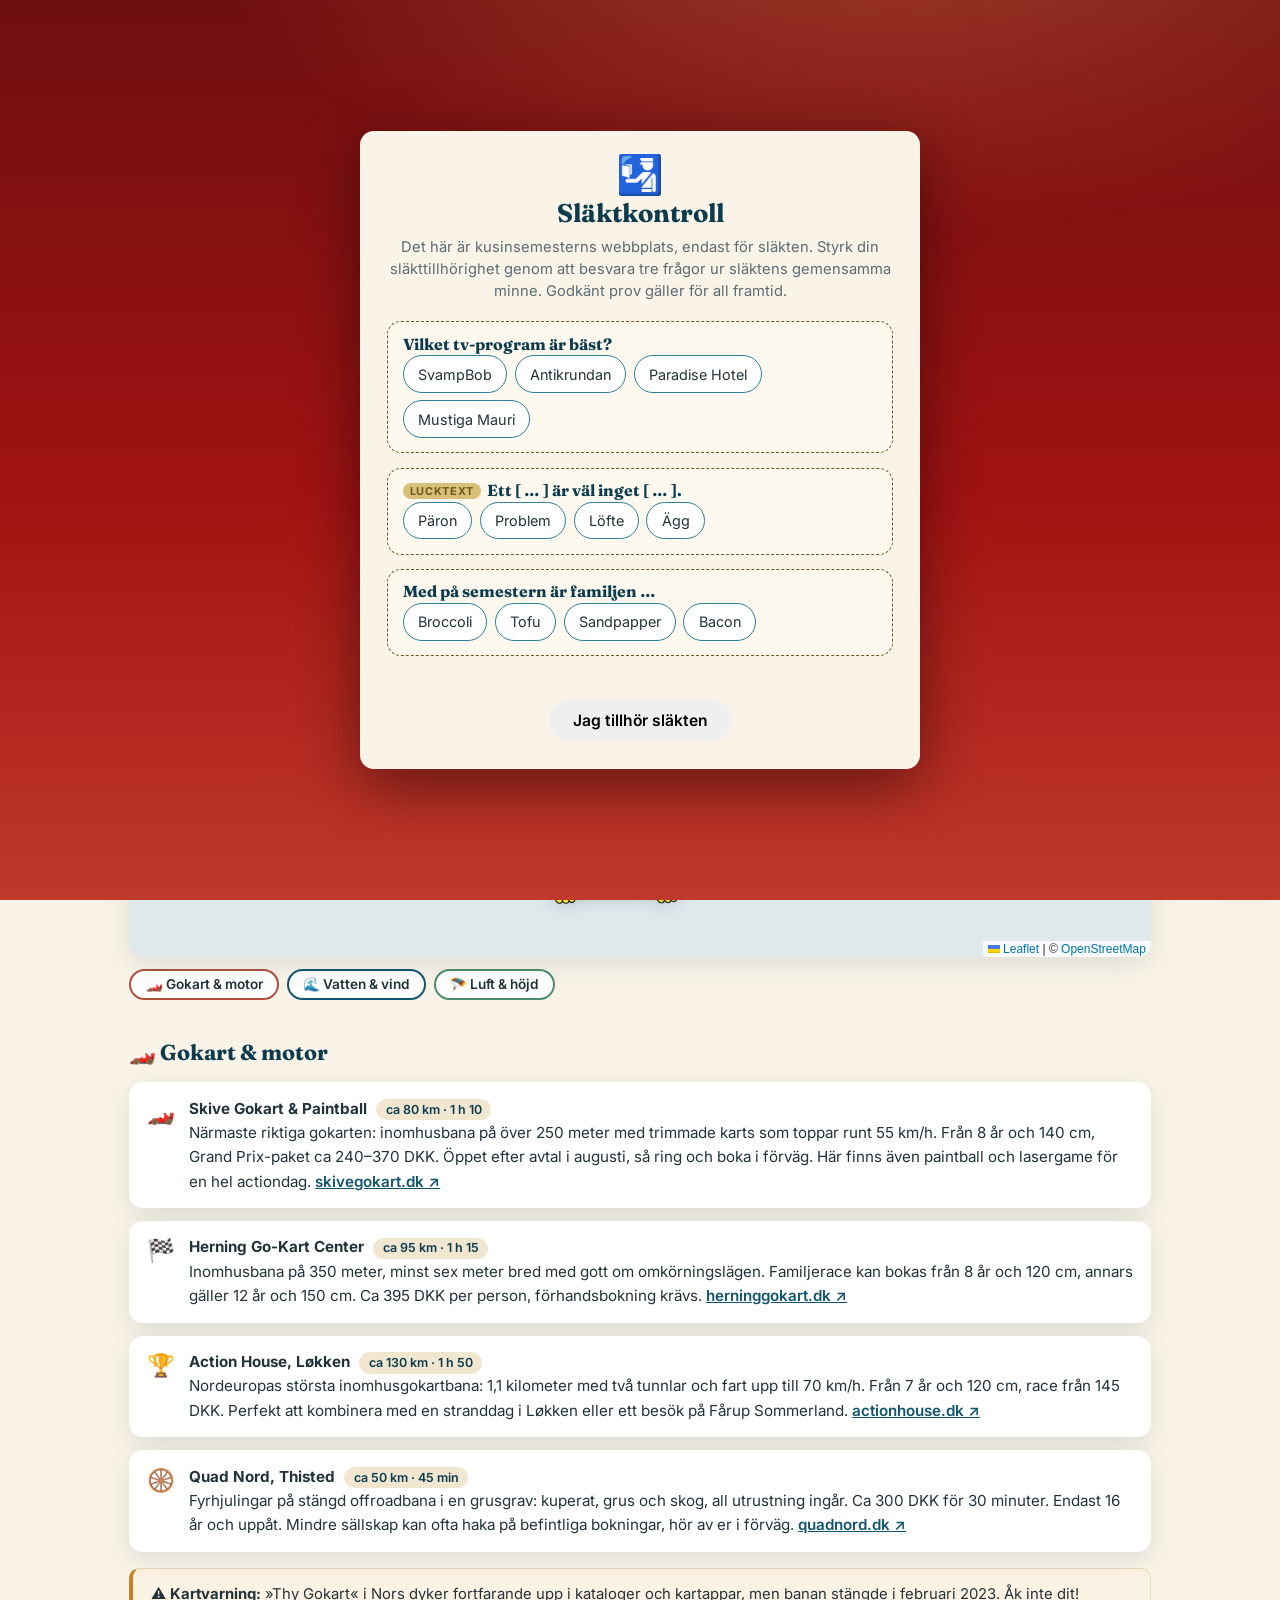
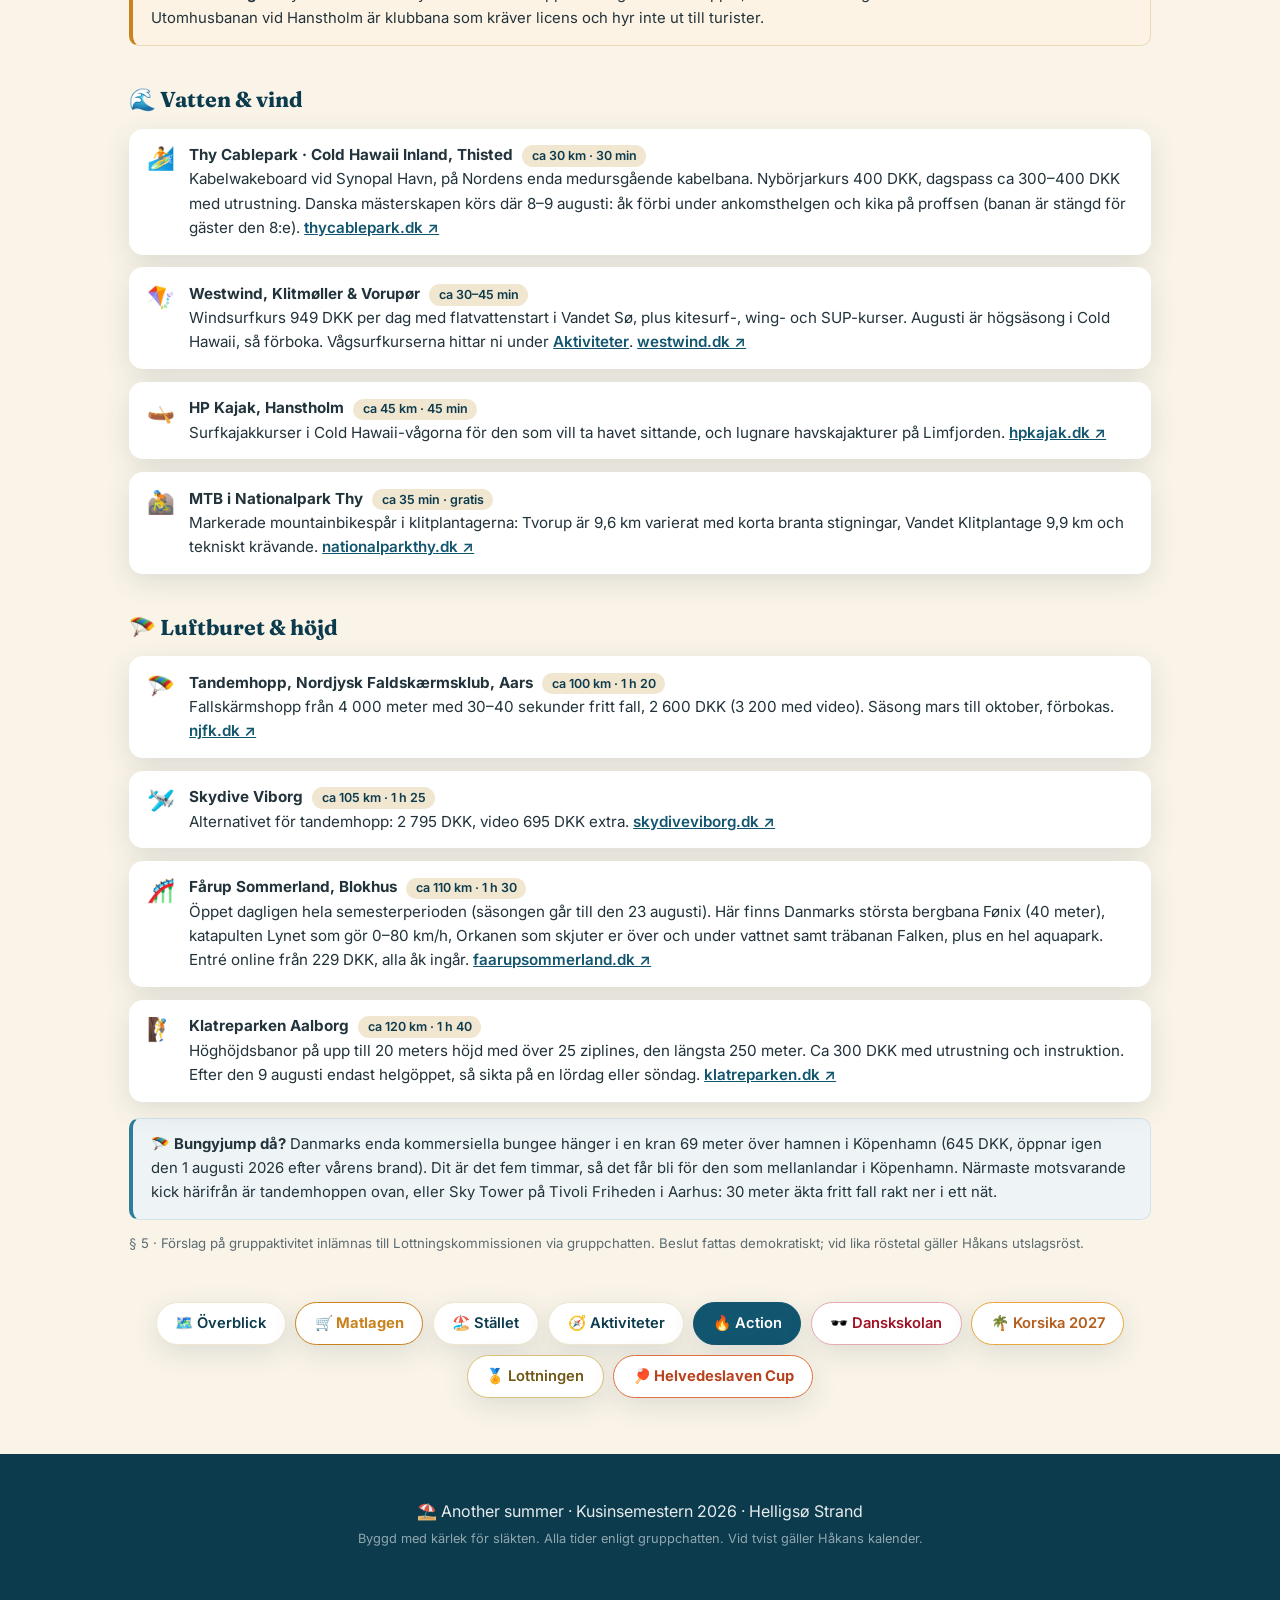
==== commit 9497736f: "Helvedeslaven Cup: pingisturneringen får en egen flik Ny sida med hela turneringen: seedningslista ö" ====
--- a/action.html
+++ b/action.html
@@ -32,6 +32,7 @@
       <a href="danskskolan.html">Danskskolan</a>
       <a href="korsika.html">Korsika</a>
       <a href="lottningen.html" class="nav-lott">Lottningen</a>
+      <a href="cupen.html" class="nav-cup">Cupen</a>
     </div>
   </nav>
 
@@ -156,6 +157,7 @@
         <a href="danskskolan.html" class="sn-dansk">🕶️ Danskskolan</a>
         <a href="korsika.html" class="sn-sun">🌴 Korsika 2027</a>
         <a href="lottningen.html" class="sn-gold">🏅 Lottningen</a>
+        <a href="cupen.html" class="sn-cup">🏓 Helvedeslaven Cup</a>
       </nav>
     </section>
 
--- a/style.css
+++ b/style.css
@@ -78,6 +78,17 @@
   background: rgba(217, 192, 122, 0.28);
   color: #f4e4b0;
 }
+/* Cupen: eldig knapp i larvens tecken. */
+.navlinks a.nav-cup:not([aria-current="page"]) {
+  color: #ffb38a;
+  background: rgba(224, 99, 46, 0.16);
+  box-shadow: inset 0 0 0 1px rgba(224, 119, 66, 0.55);
+  font-weight: 700;
+}
+.navlinks a.nav-cup:not([aria-current="page"]):hover {
+  background: rgba(224, 99, 46, 0.32);
+  color: #ffd0b0;
+}
 /* Matlagen är het mitt under semestern – solfärgad knapp som syns direkt. */
 .navlinks a.nav-mat:not([aria-current="page"]) {
   color: #fff;
@@ -497,6 +508,218 @@
   background: linear-gradient(135deg, var(--sun), var(--sun-deep));
   border-color: var(--sun-deep);
   color: #fff;
+}
+.section-nav a.sn-cup { border-color: #e07040; color: #b8431f; font-weight: 700; }
+.section-nav a.sn-cup[aria-current="page"] {
+  background: linear-gradient(135deg, #e0632e, #a83a18);
+  border-color: #a83a18;
+  color: #fff;
+}
+
+/* ─────────────── Helvedeslaven Cup 🐛🔥🏓 ─────────────── */
+.cup-header {
+  background:
+    radial-gradient(ellipse 70% 60% at 20% -10%, rgba(230, 76, 26, 0.5), transparent 62%),
+    radial-gradient(ellipse 55% 45% at 85% 4%, rgba(255, 170, 40, 0.32), transparent 65%),
+    linear-gradient(180deg, #1c0d0d 0%, #3a151c 55%, #58212b 100%);
+}
+.cup-deko { position: absolute; opacity: 0.75; text-shadow: 0 2px 10px rgba(0, 0, 0, 0.4); }
+
+/* Seedningslistan */
+.cup-seedning {
+  list-style: none;
+  margin: 1.2rem 0 0;
+  padding: 0;
+  display: grid;
+  grid-template-columns: repeat(auto-fill, minmax(340px, 1fr));
+  gap: 0.5rem 1rem;
+}
+.cup-seed {
+  display: flex;
+  align-items: center;
+  gap: 0.55rem;
+  padding: 0.45rem 0.7rem;
+  background: #fff;
+  border: 1px solid var(--paper-deep);
+  border-radius: 12px;
+}
+.cup-seed-nr {
+  flex: none;
+  width: 1.7rem;
+  height: 1.7rem;
+  display: grid;
+  place-items: center;
+  background: linear-gradient(160deg, #e0632e, #a83a18);
+  color: #fff;
+  font-family: var(--font-display);
+  font-weight: 900;
+  font-size: 0.85rem;
+  border-radius: 50%;
+}
+.cup-seed-ansikte { flex: none; width: 30px; height: 30px; border-radius: 50%; object-fit: cover; }
+.cup-seed-namn { font-family: var(--font-display); font-weight: 700; color: var(--sea-deep); white-space: nowrap; }
+.cup-seed-motiv { font-size: 0.8rem; color: var(--ink-soft); line-height: 1.25; }
+.cup-sena {
+  margin-top: 1rem;
+  padding: 0.8rem 1.1rem;
+  background: linear-gradient(150deg, #fdeee2, #fdf6ee 75%);
+  border: 1px dashed rgba(224, 112, 64, 0.6);
+  border-radius: var(--radius);
+}
+.cup-sena-rubrik {
+  margin: 0 0 0.25rem;
+  font-family: var(--font-display);
+  font-weight: 700;
+  font-size: 0.85rem;
+  letter-spacing: 0.06em;
+  text-transform: uppercase;
+  color: #b8431f;
+}
+.cup-sena-text { margin: 0; font-size: 0.95rem; }
+
+/* Gruppkorten med spelschema */
+.cup-grupper {
+  display: grid;
+  grid-template-columns: repeat(auto-fit, minmax(280px, 1fr));
+  gap: 1rem;
+  margin-top: 1.2rem;
+}
+.cup-grupp {
+  background: linear-gradient(172deg, #fffdf8, var(--parchment) 78%);
+  border: 1px solid rgba(154, 123, 45, 0.3);
+  border-radius: 16px;
+  padding: 1rem 1.1rem;
+  box-shadow: 0 6px 22px rgba(11, 59, 77, 0.1);
+}
+.cup-grupp h3 {
+  margin: 0 0 0.6rem;
+  font-family: var(--font-display);
+  font-weight: 900;
+  color: #a83a18;
+}
+.cup-medlemmar { display: flex; flex-wrap: wrap; gap: 0.4rem 0.9rem; margin-bottom: 0.7rem; }
+.cup-medlem {
+  display: inline-flex;
+  align-items: center;
+  gap: 0.35rem;
+  font-family: var(--font-display);
+  font-weight: 700;
+  font-size: 0.95rem;
+  color: var(--sea-deep);
+}
+.cup-medlem-ansikte { width: 26px; height: 26px; border-radius: 50%; object-fit: cover; }
+.cup-medlem-seed { font: 600 0.68rem var(--font-body); color: var(--ink-soft); }
+.cup-omgang { border-top: 1px dashed rgba(154, 123, 45, 0.4); padding: 0.5rem 0 0.2rem; }
+.cup-omgang-rubrik {
+  margin: 0 0 0.15rem;
+  font-size: 0.72rem;
+  font-weight: 700;
+  letter-spacing: 0.08em;
+  text-transform: uppercase;
+  color: var(--ink-soft);
+}
+.cup-vila { text-transform: none; letter-spacing: 0; font-weight: 600; }
+.cup-match-rad {
+  display: flex;
+  align-items: baseline;
+  gap: 0.5rem;
+  margin: 0.15rem 0;
+  font-size: 0.93rem;
+}
+.cup-match-par { font-weight: 600; }
+.cup-felhand {
+  flex: none;
+  font-size: 0.72rem;
+  font-weight: 700;
+  color: #b8431f;
+  background: rgba(224, 112, 64, 0.14);
+  border: 1px solid rgba(224, 112, 64, 0.45);
+  border-radius: 999px;
+  padding: 0.05rem 0.5rem;
+  white-space: nowrap;
+}
+.cup-resultat { flex: 1; min-width: 2.2rem; border-bottom: 2px dotted rgba(11, 59, 77, 0.35); }
+
+/* Slutspelsträdet: tre kolumner där paren binds ihop med linjer. */
+.cup-trad { min-width: 760px; padding: 0.5rem 0.2rem 1rem; }
+.cup-kolumner { display: flex; gap: 44px; }
+.cup-kolumn { flex: 1; display: flex; flex-direction: column; }
+.cup-kolumn-rubrik {
+  margin: 0 0 0.6rem;
+  text-align: center;
+  font-family: var(--font-display);
+  font-weight: 900;
+  font-size: 1rem;
+  color: #a83a18;
+}
+.cup-kolumn > .cup-par { flex: 1; display: flex; flex-direction: column; justify-content: space-around; position: relative; }
+.cup-match {
+  position: relative;
+  background: #fff;
+  border: 1px solid rgba(168, 58, 24, 0.35);
+  border-radius: 12px;
+  padding: 0.45rem 0.6rem 0.55rem;
+  margin: 0.45rem 0;
+  box-shadow: 0 4px 14px rgba(11, 59, 77, 0.08);
+}
+.cup-match-nr {
+  margin: 0 0 0.25rem;
+  font-size: 0.68rem;
+  font-weight: 700;
+  letter-spacing: 0.09em;
+  text-transform: uppercase;
+  color: #b8431f;
+}
+.cup-slot {
+  display: flex;
+  align-items: center;
+  gap: 0.4rem;
+  padding: 0.28rem 0.4rem;
+  border-radius: 8px;
+  background: var(--paper);
+  margin-top: 0.25rem;
+  min-height: 2rem;
+}
+.cup-slot-klar { background: linear-gradient(150deg, #fdeadd, #fdf4ea); border: 1px solid rgba(224, 112, 64, 0.45); }
+.cup-slot-ansikte { width: 26px; height: 26px; border-radius: 50%; object-fit: cover; }
+.cup-slot-namn { font-family: var(--font-display); font-weight: 700; font-size: 0.9rem; color: var(--sea-deep); }
+.cup-slot-not { margin-left: auto; font-size: 0.68rem; color: #b8431f; font-weight: 600; white-space: nowrap; }
+/* Kopplingslinjerna: stub ut ur varje match, och en vertikal brygga per par. */
+.cup-kolumn:not(:last-child) .cup-match::after {
+  content: '';
+  position: absolute;
+  right: -22px;
+  top: 50%;
+  width: 22px;
+  border-top: 2px solid rgba(168, 58, 24, 0.4);
+}
+.cup-kolumn:not(:last-child) .cup-par::after {
+  content: '';
+  position: absolute;
+  right: -22px;
+  top: 25%;
+  height: 50%;
+  border-right: 2px solid rgba(168, 58, 24, 0.4);
+}
+.cup-kolumn:not(:last-child) .cup-par::before {
+  content: '';
+  position: absolute;
+  right: -44px;
+  top: 50%;
+  width: 22px;
+  border-top: 2px solid rgba(168, 58, 24, 0.4);
+}
+.cup-pokal {
+  margin: 0.8rem 0 0;
+  text-align: center;
+  font-size: 2.2rem;
+  line-height: 1.1;
+}
+.cup-pokal span {
+  display: inline-block;
+  font: 900 0.95rem var(--font-display);
+  color: #a83a18;
+  letter-spacing: 0.04em;
 }
 
 /* ─────────────── Sections ─────────────── */
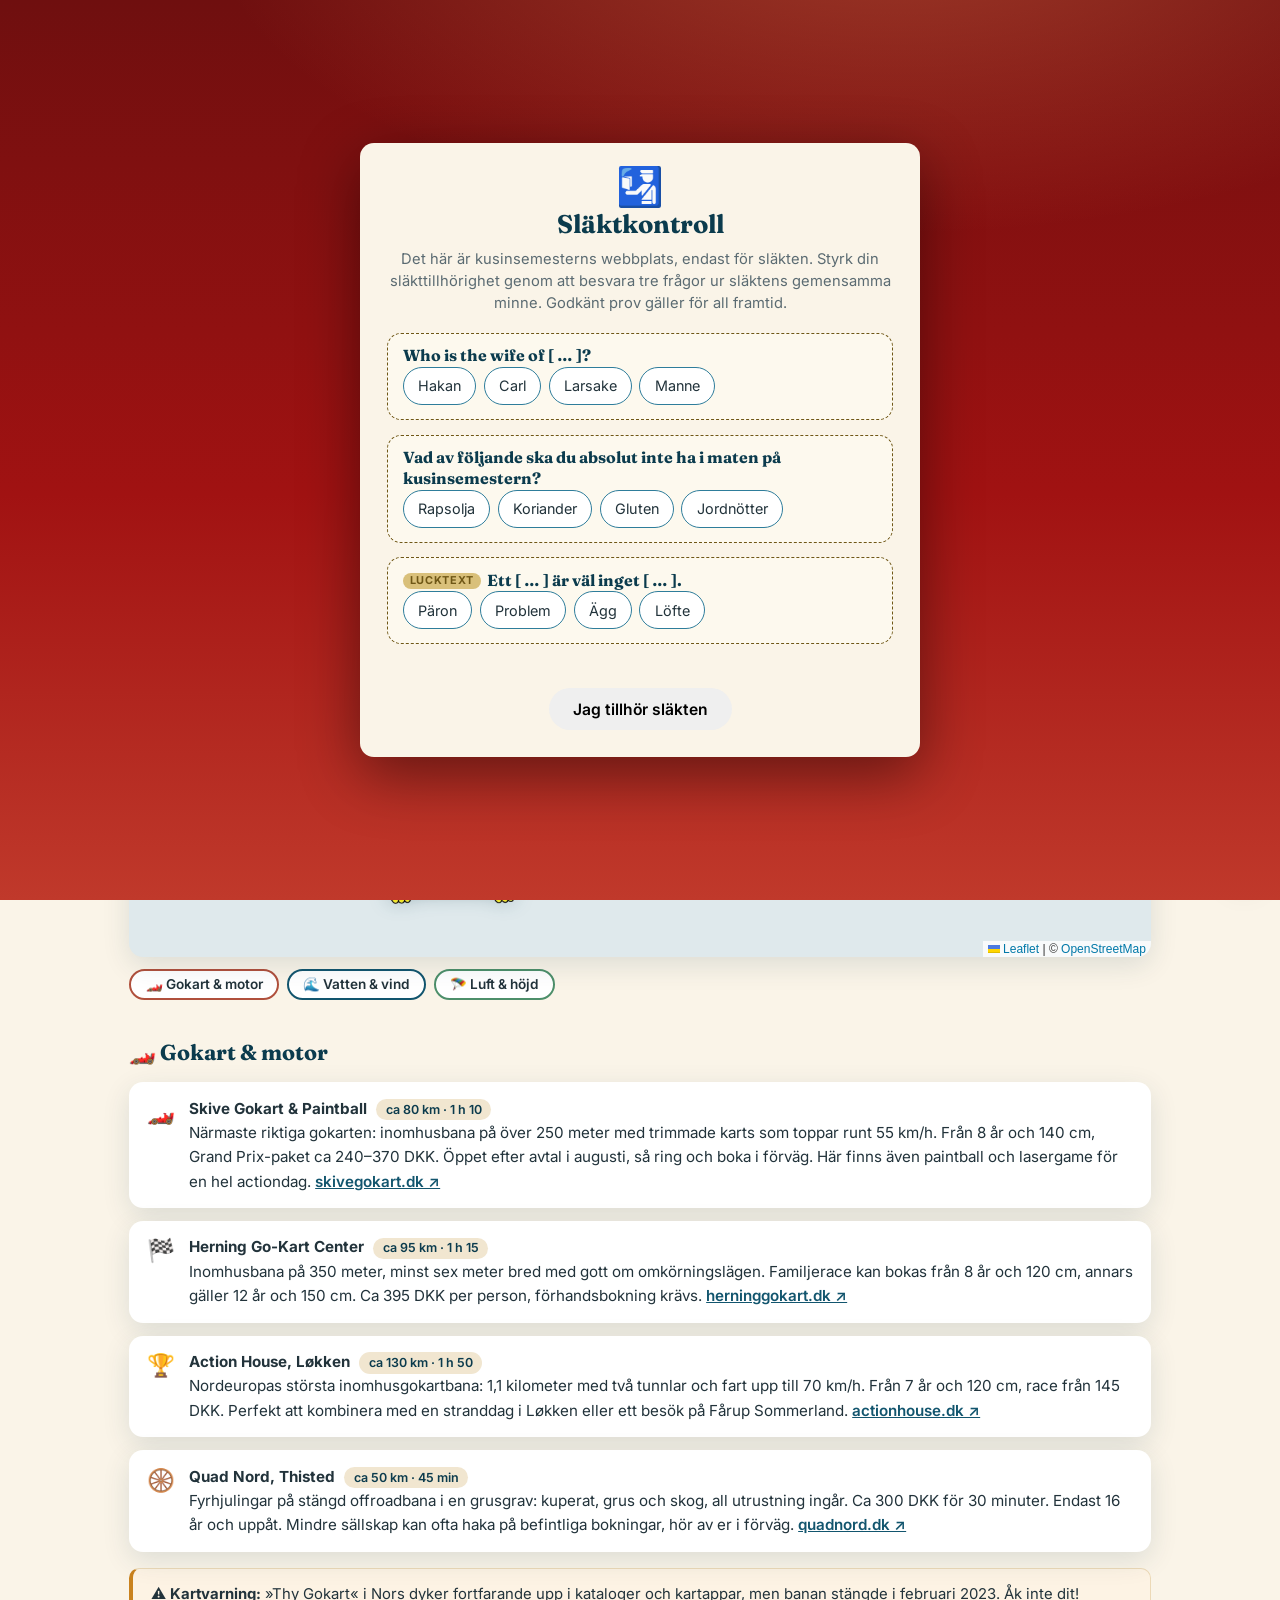
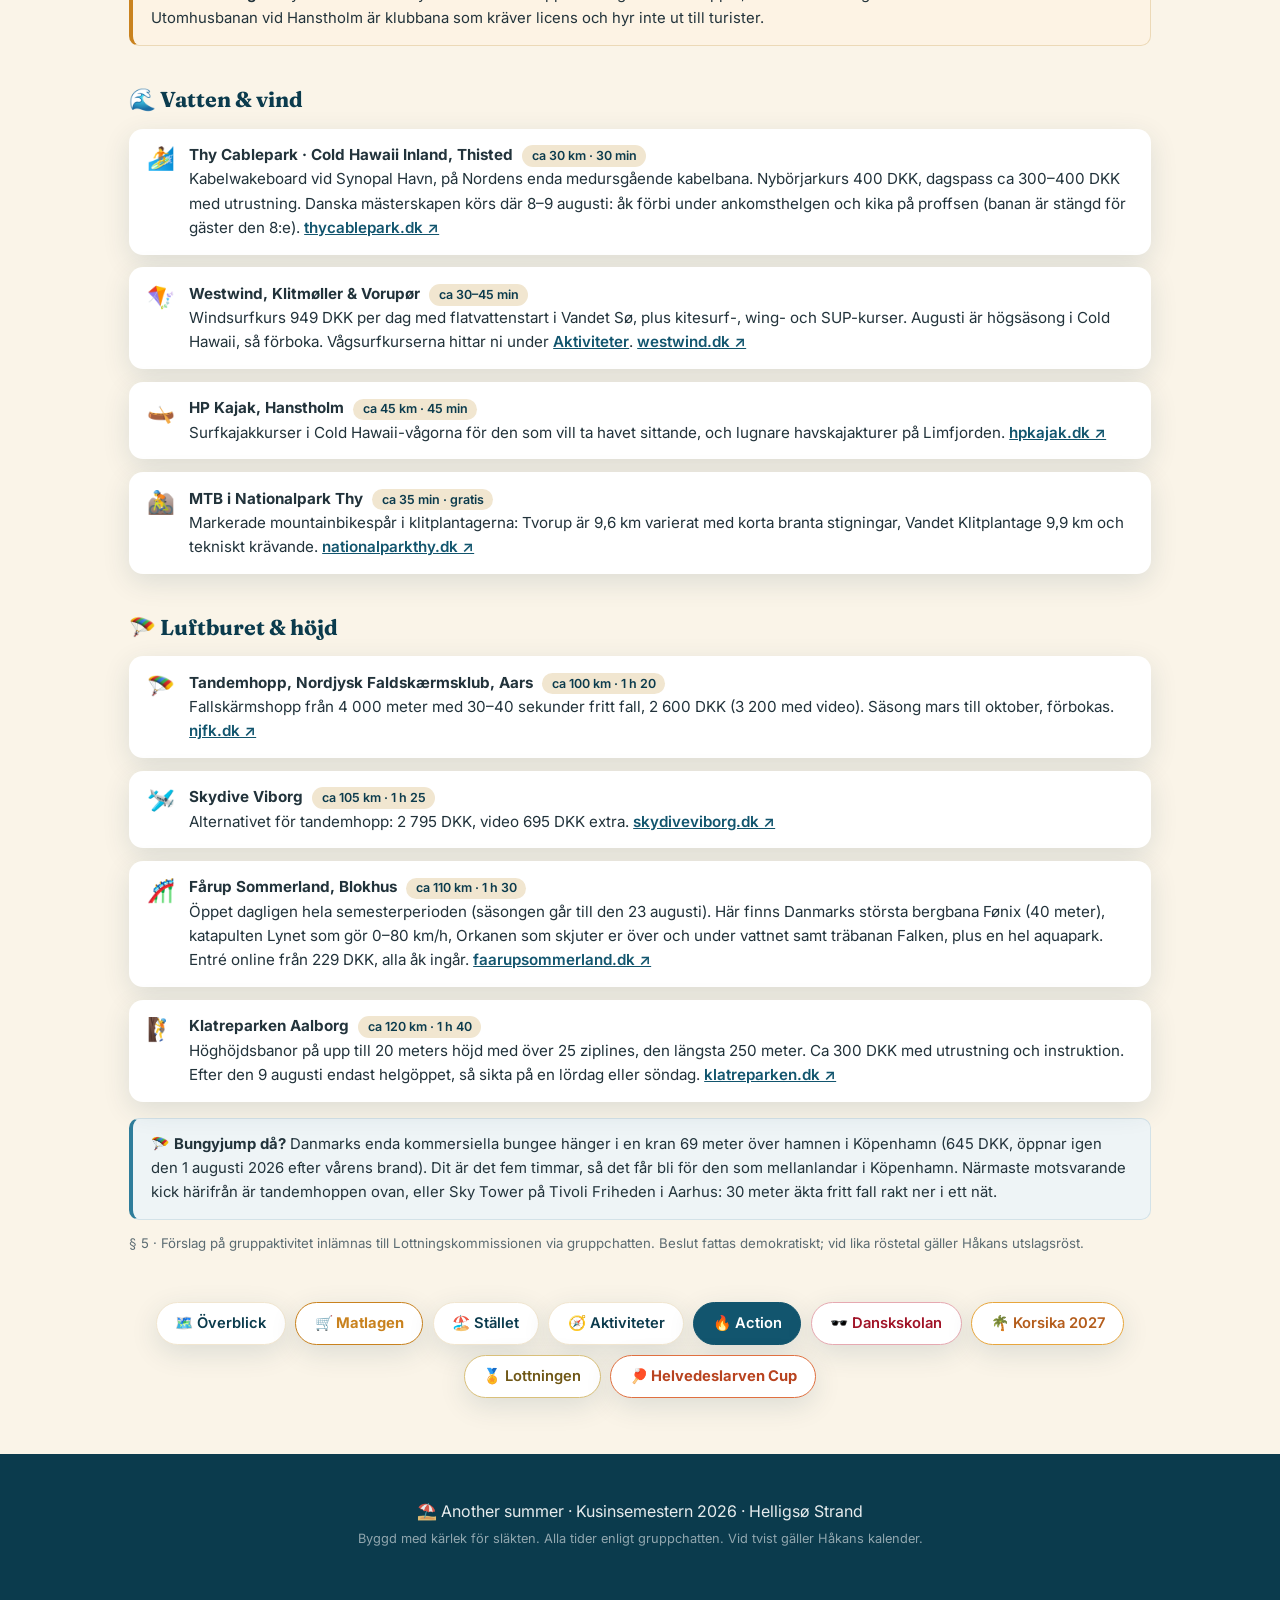
==== commit 2718210b: "Rätta stavningen: Helvedeslarven Cup med r Turneringen heter förstås Helvedeslarven Cup – larven har" ====
--- a/action.html
+++ b/action.html
@@ -157,7 +157,7 @@
         <a href="danskskolan.html" class="sn-dansk">🕶️ Danskskolan</a>
         <a href="korsika.html" class="sn-sun">🌴 Korsika 2027</a>
         <a href="lottningen.html" class="sn-gold">🏅 Lottningen</a>
-        <a href="cupen.html" class="sn-cup">🏓 Helvedeslaven Cup</a>
+        <a href="cupen.html" class="sn-cup">🏓 Helvedeslarven Cup</a>
       </nav>
     </section>
 
--- a/style.css
+++ b/style.css
@@ -516,7 +516,7 @@
   color: #fff;
 }
 
-/* ─────────────── Helvedeslaven Cup 🐛🔥🏓 ─────────────── */
+/* ─────────────── Helvedeslarven Cup 🐛🔥🏓 ─────────────── */
 .cup-header {
   background:
     radial-gradient(ellipse 70% 60% at 20% -10%, rgba(230, 76, 26, 0.5), transparent 62%),
